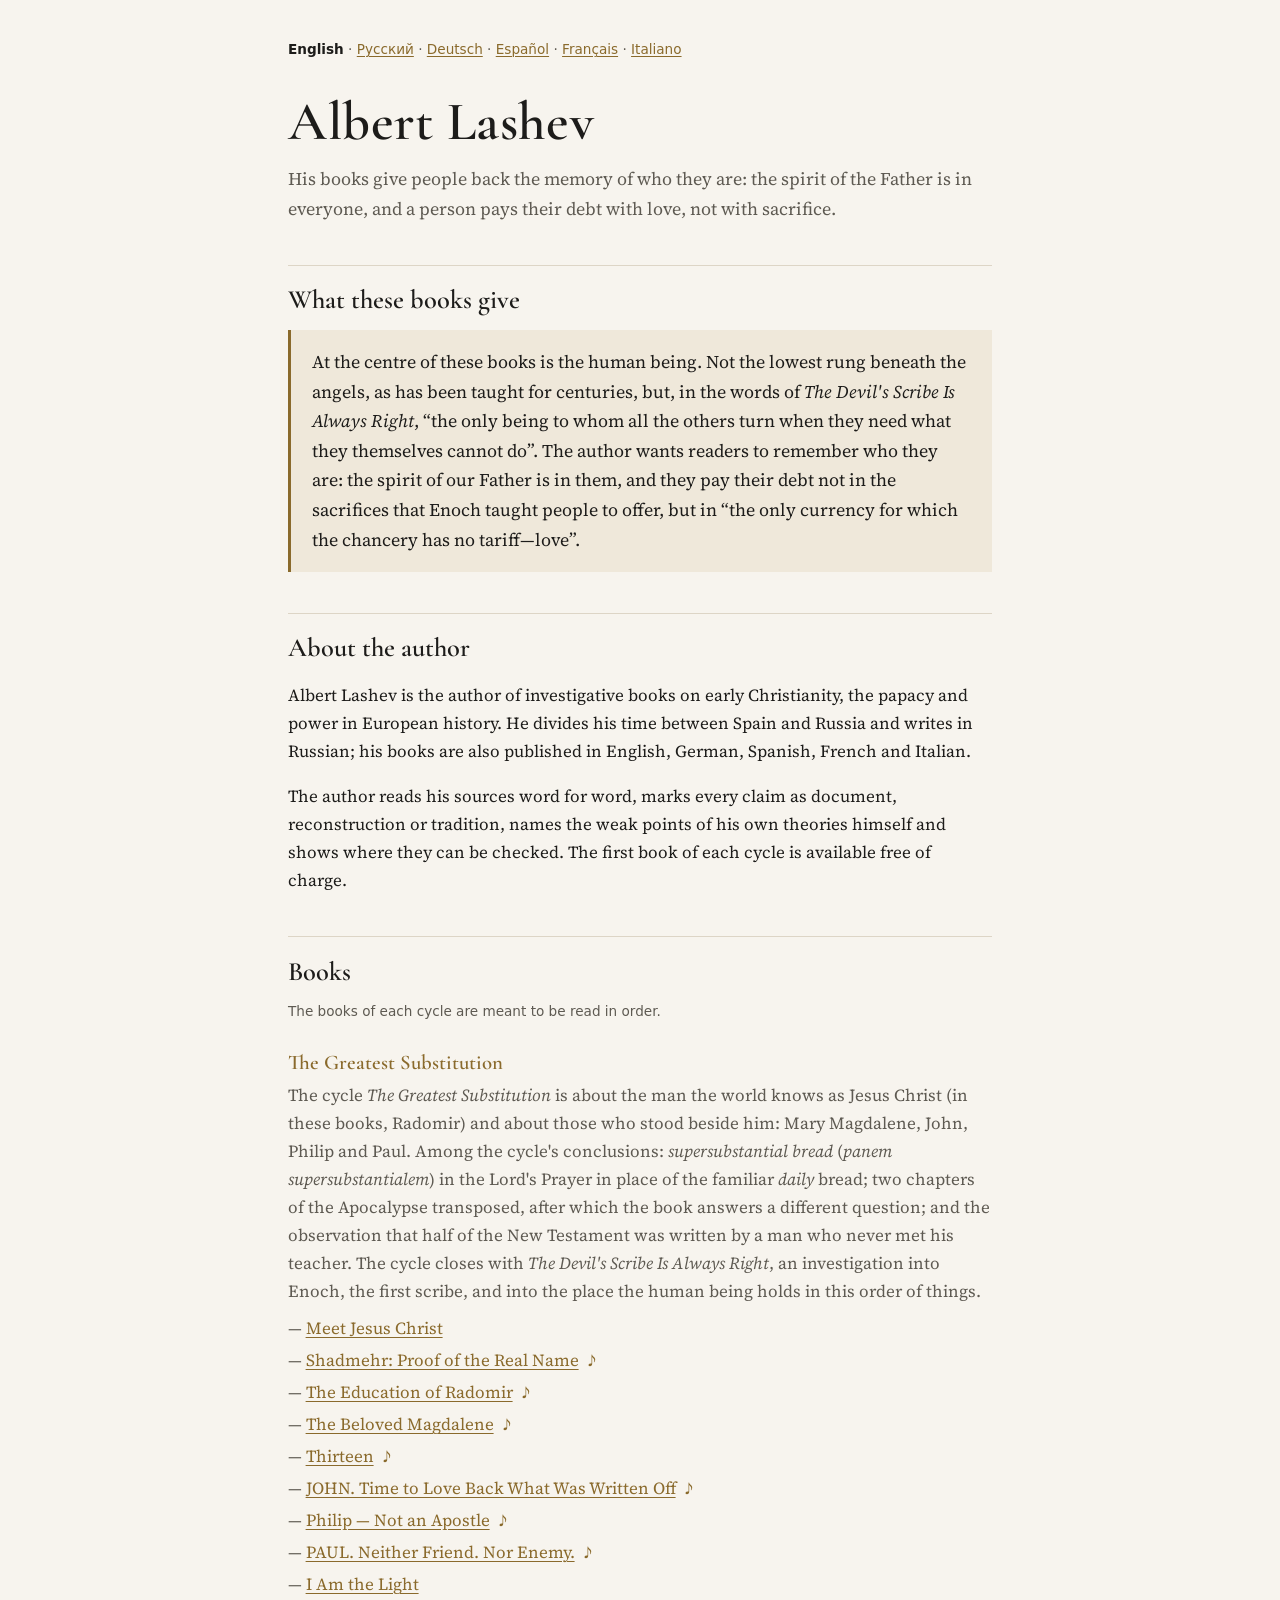
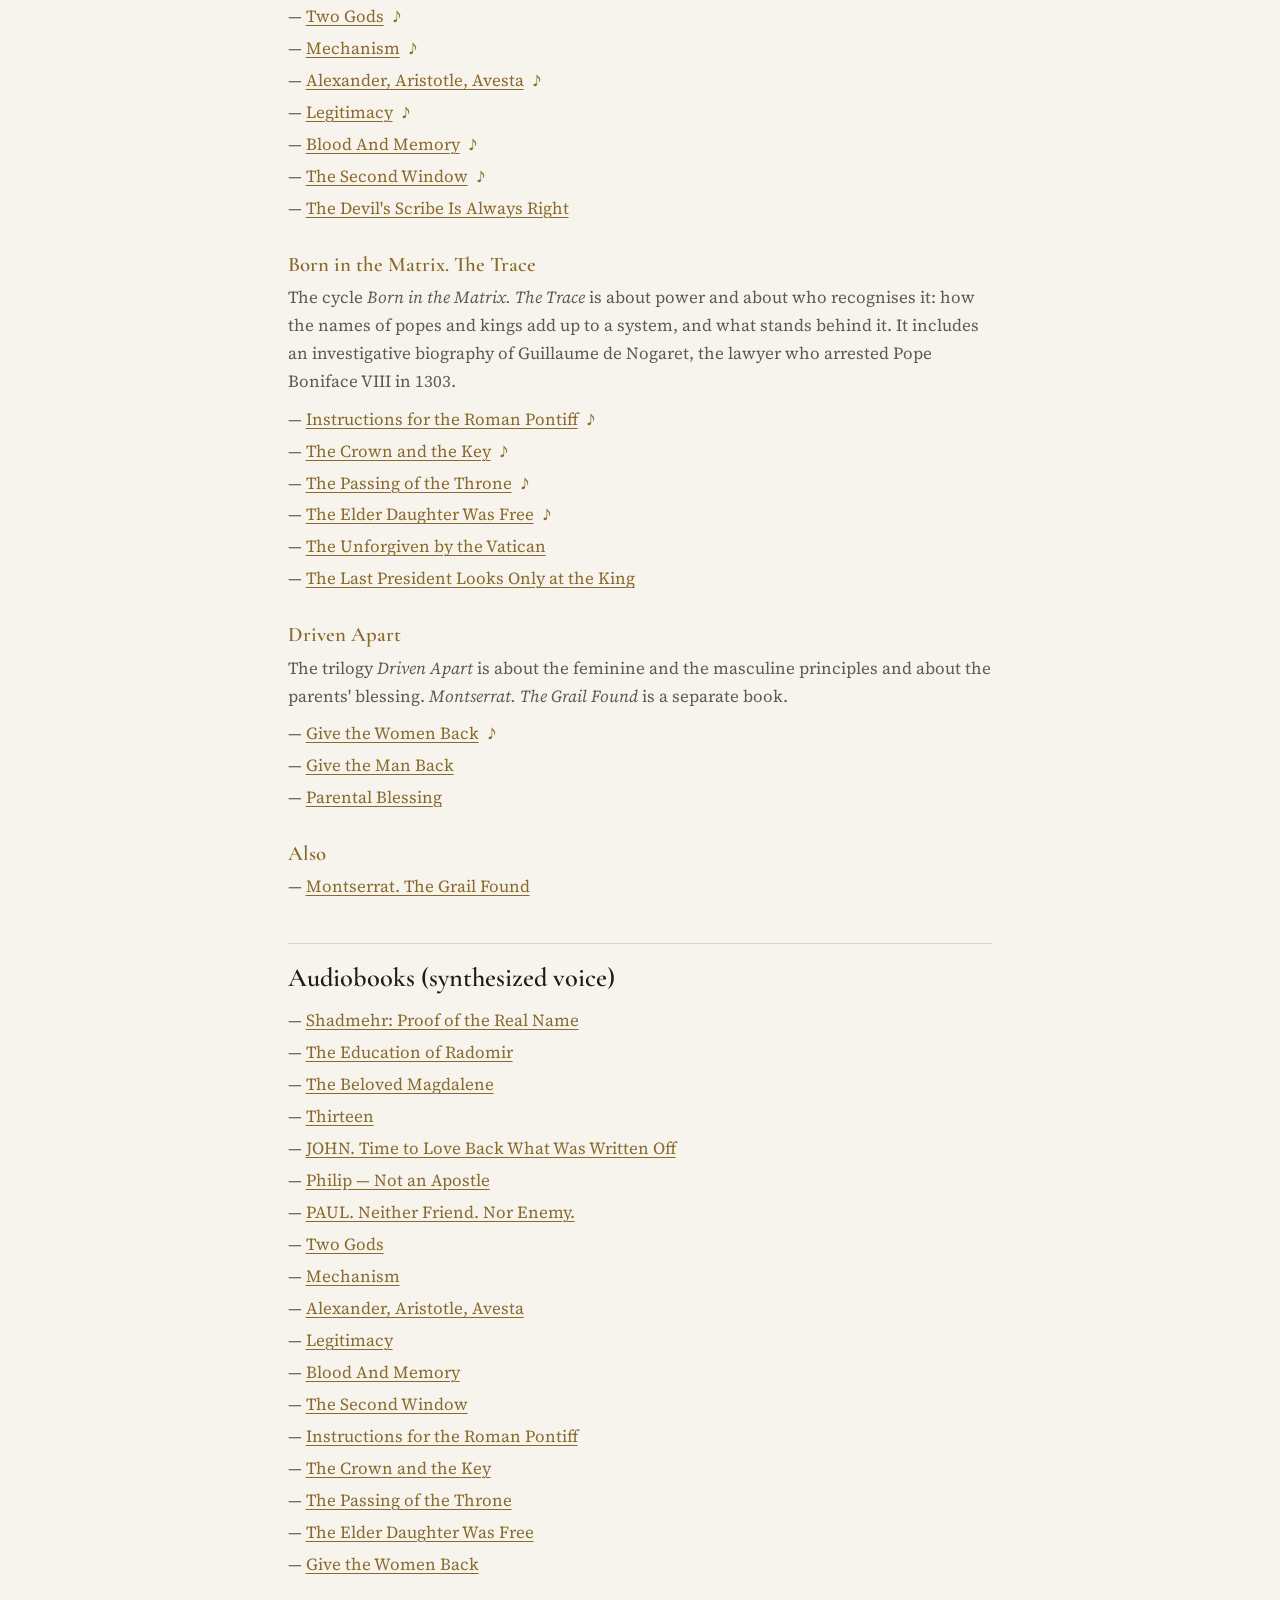
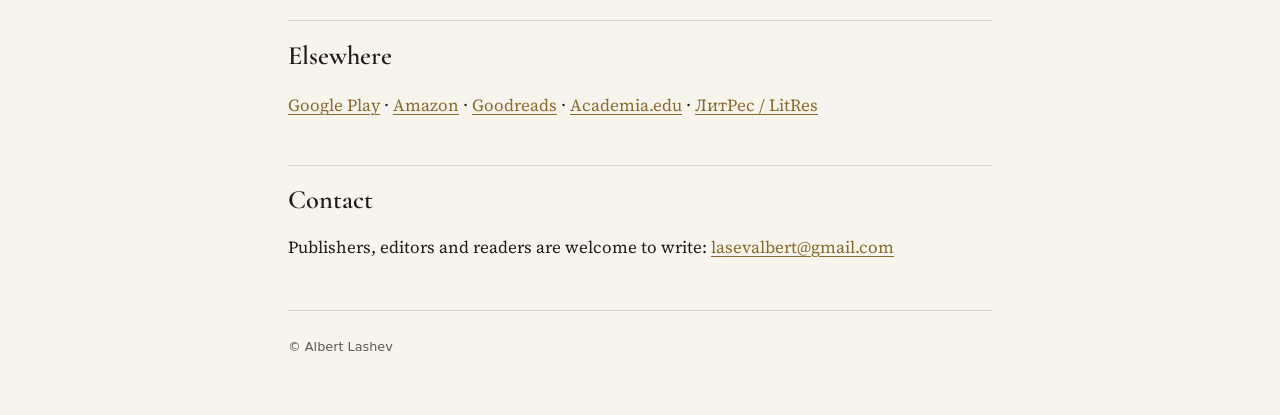
==== docs/index.html @ 79003fb3 "Site: canonical and hreflang links, sitemap Absolute hreflang/canonical URLs for the six language pa" ====
<!doctype html><html lang="en"><head><meta charset="utf-8"><meta name="viewport" content="width=device-width,initial-scale=1">
<title>Albert Lashev</title><meta name="description" content="Albert Lashev is the author of investigative books on early Christianity, the papacy and power in European history. His books give people back the memory of who they are: the spirit of the Father is in everyone, and a person pays their debt with love, not with sacrifice. He divides his time between Spain and Russia and writes in Russian; his books are also published in English, German, Spanish, French and Italian. Every claim in them is marked as document, reconstruction or tradition."><link rel="alternate" hreflang="en" href="https://gottlieb-1.github.io/Gottlieb-1/"><link rel="alternate" hreflang="ru" href="https://gottlieb-1.github.io/Gottlieb-1/ru/"><link rel="alternate" hreflang="de" href="https://gottlieb-1.github.io/Gottlieb-1/de/"><link rel="alternate" hreflang="es" href="https://gottlieb-1.github.io/Gottlieb-1/es/"><link rel="alternate" hreflang="fr" href="https://gottlieb-1.github.io/Gottlieb-1/fr/"><link rel="alternate" hreflang="it" href="https://gottlieb-1.github.io/Gottlieb-1/it/"><link rel="alternate" hreflang="x-default" href="https://gottlieb-1.github.io/Gottlieb-1/"><link rel="canonical" href="https://gottlieb-1.github.io/Gottlieb-1/">
<link rel="preconnect" href="https://fonts.googleapis.com"><link href="https://fonts.googleapis.com/css2?family=Cormorant+Garamond:wght@500;600&family=Source+Serif+4:opsz,wght@8..60,400;8..60,600&display=swap" rel="stylesheet">
<link rel="stylesheet" href="./style.css">
<script type="application/ld+json">{"@context": "https://schema.org", "@type": "Person", "name": "Albert Lashev", "alternateName": ["Альберт Лашёв", "Альберт Лашев", "Albert Lachev"], "description": "Albert Lashev is the author of investigative books on early Christianity, the papacy and power in European history. His books give people back the memory of who they are: the spirit of the Father is in everyone, and a person pays their debt with love, not with sacrifice. He divides his time between Spain and Russia and writes in Russian; his books are also published in English, German, Spanish, French and Italian. Every claim in them is marked as document, reconstruction or tradition.", "url": "https://gottlieb-1.github.io/Gottlieb-1/", "jobTitle": "Author", "knowsLanguage": ["ru"], "sameAs": ["https://play.google.com/store/books/author?id=Albert+Lashev", "https://www.amazon.com/stores/Albert-Lashev/author/B0H4CRBH9K", "https://www.goodreads.com/author/show/70318898.Albert_Lashev", "https://independent.academia.edu/AlbertLashev", "https://www.litres.ru/author/albert-lashev/", "https://play.google.com/store/books/author?id=Альберт+Лашёв"]}</script></head>
<body><header><nav class="langs"><b>English</b> · <a href="./ru/" hreflang="ru">Русский</a> · <a href="./de/" hreflang="de">Deutsch</a> · <a href="./es/" hreflang="es">Español</a> · <a href="./fr/" hreflang="fr">Français</a> · <a href="./it/" hreflang="it">Italiano</a></nav><h1>Albert Lashev</h1><p class="tag">His books give people back the memory of who they are: the spirit of the Father is in everyone, and a person pays their debt with love, not with sacrifice.</p></header>
<main>
<section><h2>What these books give</h2><blockquote>At the centre of these books is the human being. Not the lowest rung beneath the angels, as has been taught for centuries, but, in the words of <em>The Devil's Scribe Is Always Right</em>, “the only being to whom all the others turn when they need what they themselves cannot do”. The author wants readers to remember who they are: the spirit of our Father is in them, and they pay their debt not in the sacrifices that Enoch taught people to offer, but in “the only currency for which the chancery has no tariff—love”.</blockquote></section>
<section><h2>About the author</h2><p>Albert Lashev is the author of investigative books on early Christianity, the papacy and power in European history. He divides his time between Spain and Russia and writes in Russian; his books are also published in English, German, Spanish, French and Italian.</p><p>The author reads his sources word for word, marks every claim as document, reconstruction or tradition, names the weak points of his own theories himself and shows where they can be checked. The first book of each cycle is available free of charge.</p></section>
<section><h2>Books</h2><p class="note">The books of each cycle are meant to be read in order.</p><section class="cycle"><h3>The Greatest Substitution</h3><p class="lead">The cycle <em>The Greatest Substitution</em> is about the man the world knows as Jesus Christ (in these books, Radomir) and about those who stood beside him: Mary Magdalene, John, Philip and Paul. Among the cycle's conclusions: <em>supersubstantial bread</em> (<em>panem supersubstantialem</em>) in the Lord's Prayer in place of the familiar <em>daily</em> bread; two chapters of the Apocalypse transposed, after which the book answers a different question; and the observation that half of the New Testament was written by a man who never met his teacher. The cycle closes with <em>The Devil's Scribe Is Always Right</em>, an investigation into Enoch, the first scribe, and into the place the human being holds in this order of things.</p><ul class="books"><li><a href="https://play.google.com/store/books/details?id=B33jEQAAQBAJ">Meet Jesus Christ</a></li><li><a href="https://play.google.com/store/books/details?id=Vtv2EQAAQBAJ">Shadmehr: Proof of the Real Name</a> <a class="aud" href="https://play.google.com/store/audiobooks/details?id=AQAAAEAGtQL1FM" title="audio">♪</a></li><li><a href="https://play.google.com/store/books/details?id=sMX0EQAAQBAJ">The Education of Radomir</a> <a class="aud" href="https://play.google.com/store/audiobooks/details?id=AQAAAEAGNVt1TM" title="audio">♪</a></li><li><a href="https://play.google.com/store/books/details?id=xsj0EQAAQBAJ">The Beloved Magdalene</a> <a class="aud" href="https://play.google.com/store/audiobooks/details?id=AQAAAEAGdWY1cM" title="audio">♪</a></li><li><a href="https://play.google.com/store/books/details?id=llcAEgAAQBAJ">Thirteen</a> <a class="aud" href="https://play.google.com/store/audiobooks/details?id=AQAAAEAGtRL1BM" title="audio">♪</a></li><li><a href="https://play.google.com/store/books/details?id=oVUAEgAAQBAJ">JOHN. Time to Love Back What Was Written Off</a> <a class="aud" href="https://play.google.com/store/audiobooks/details?id=AQAAAEAGdQ41GM" title="audio">♪</a></li><li><a href="https://play.google.com/store/books/details?id=zcP0EQAAQBAJ">Philip — Not an Apostle</a> <a class="aud" href="https://play.google.com/store/audiobooks/details?id=AQAAAEAGtUf1UM" title="audio">♪</a></li><li><a href="https://play.google.com/store/books/details?id=lpYHEgAAQBAJ">PAUL. Neither Friend. Nor Enemy.</a> <a class="aud" href="https://play.google.com/store/audiobooks/details?id=AQAAAEAGZU4lWM" title="audio">♪</a></li><li><a href="https://play.google.com/store/books/details?id=hJ_kEQAAQBAJ">I Am the Light</a></li><li><a href="https://play.google.com/store/books/details?id=aVgAEgAAQBAJ">Two Gods</a> <a class="aud" href="https://play.google.com/store/audiobooks/details?id=AQAAAEAGNXp1bM" title="audio">♪</a></li><li><a href="https://play.google.com/store/books/details?id=-lcAEgAAQBAJ">Mechanism</a> <a class="aud" href="https://play.google.com/store/audiobooks/details?id=AQAAAEAGNRt1DM" title="audio">♪</a></li><li><a href="https://play.google.com/store/books/details?id=EdXiEQAAQBAJ">Alexander, Aristotle, Avesta</a> <a class="aud" href="https://play.google.com/store/audiobooks/details?id=AQAAAEAG5WmlfM" title="audio">♪</a></li><li><a href="https://play.google.com/store/books/details?id=Vcr0EQAAQBAJ">Legitimacy</a> <a class="aud" href="https://play.google.com/store/audiobooks/details?id=AQAAAEAGtXz1aM" title="audio">♪</a></li><li><a href="https://play.google.com/store/books/details?id=JVgAEgAAQBAJ">Blood And Memory</a> <a class="aud" href="https://play.google.com/store/audiobooks/details?id=AQAAAEAGtVL1RM" title="audio">♪</a></li><li><a href="https://play.google.com/store/books/details?id=1ob3EQAAQBAJ">The Second Window</a> <a class="aud" href="https://play.google.com/store/audiobooks/details?id=AQAAAEAGtWL1dM" title="audio">♪</a></li><li><a href="https://play.google.com/store/books/details?id=cZEcEgAAQBAJ">The Devil's Scribe Is Always Right</a></li></ul></section><section class="cycle"><h3>Born in the Matrix. The Trace</h3><p class="lead">The cycle <em>Born in the Matrix. The Trace</em> is about power and about who recognises it: how the names of popes and kings add up to a system, and what stands behind it. It includes an investigative biography of Guillaume de Nogaret, the lawyer who arrested Pope Boniface VIII in 1303.</p><ul class="books"><li><a href="https://play.google.com/store/books/details?id=CuHsEQAAQBAJ">Instructions for the Roman Pontiff</a> <a class="aud" href="https://play.google.com/store/audiobooks/details?id=AQAAAEAGNXt1bM" title="audio">♪</a></li><li><a href="https://play.google.com/store/books/details?id=-5jvEQAAQBAJ">The Crown and the Key</a> <a class="aud" href="https://play.google.com/store/audiobooks/details?id=AQAAAEAGNWZ1cM" title="audio">♪</a></li><li><a href="https://play.google.com/store/books/details?id=KjH2EQAAQBAJ">The Passing of the Throne</a> <a class="aud" href="https://play.google.com/store/audiobooks/details?id=AQAAAEAGdU41WM" title="audio">♪</a></li><li><a href="https://play.google.com/store/books/details?id=kzT2EQAAQBAJ">The Elder Daughter Was Free</a> <a class="aud" href="https://play.google.com/store/audiobooks/details?id=AQAAAEAGNSZ1MM" title="audio">♪</a></li><li><a href="https://play.google.com/store/books/details?id=AlcAEgAAQBAJ">The Unforgiven by the Vatican</a></li><li><a href="https://play.google.com/store/books/details?id=nwL9EQAAQBAJ">The Last President Looks Only at the King</a></li></ul></section><section class="cycle"><h3>Driven Apart</h3><p class="lead">The trilogy <em>Driven Apart</em> is about the feminine and the masculine principles and about the parents' blessing. <em>Montserrat. The Grail Found</em> is a separate book.</p><ul class="books"><li><a href="https://play.google.com/store/books/details?id=abjiEQAAQBAJ">Give the Women Back</a> <a class="aud" href="https://play.google.com/store/audiobooks/details?id=AQAAAEAGdUY1UM" title="audio">♪</a></li><li><a href="https://play.google.com/store/books/details?id=r4gMEgAAQBAJ">Give the Man Back</a></li><li><a href="https://play.google.com/store/books/details?id=PeYMEgAAQBAJ">Parental Blessing</a></li></ul></section><section class="cycle"><h3>Also</h3><ul class="books"><li><a href="https://play.google.com/store/books/details?id=Ij_hEQAAQBAJ">Montserrat. The Grail Found</a></li></ul></section></section>
<h2>Audiobooks (synthesized voice)</h2><ul class="audio"><li><a href="https://play.google.com/store/audiobooks/details?id=AQAAAEAGtQL1FM">Shadmehr: Proof of the Real Name</a></li><li><a href="https://play.google.com/store/audiobooks/details?id=AQAAAEAGNVt1TM">The Education of Radomir</a></li><li><a href="https://play.google.com/store/audiobooks/details?id=AQAAAEAGdWY1cM">The Beloved Magdalene</a></li><li><a href="https://play.google.com/store/audiobooks/details?id=AQAAAEAGtRL1BM">Thirteen</a></li><li><a href="https://play.google.com/store/audiobooks/details?id=AQAAAEAGdQ41GM">JOHN. Time to Love Back What Was Written Off</a></li><li><a href="https://play.google.com/store/audiobooks/details?id=AQAAAEAGtUf1UM">Philip — Not an Apostle</a></li><li><a href="https://play.google.com/store/audiobooks/details?id=AQAAAEAGZU4lWM">PAUL. Neither Friend. Nor Enemy.</a></li><li><a href="https://play.google.com/store/audiobooks/details?id=AQAAAEAGNXp1bM">Two Gods</a></li><li><a href="https://play.google.com/store/audiobooks/details?id=AQAAAEAGNRt1DM">Mechanism</a></li><li><a href="https://play.google.com/store/audiobooks/details?id=AQAAAEAG5WmlfM">Alexander, Aristotle, Avesta</a></li><li><a href="https://play.google.com/store/audiobooks/details?id=AQAAAEAGtXz1aM">Legitimacy</a></li><li><a href="https://play.google.com/store/audiobooks/details?id=AQAAAEAGtVL1RM">Blood And Memory</a></li><li><a href="https://play.google.com/store/audiobooks/details?id=AQAAAEAGtWL1dM">The Second Window</a></li><li><a href="https://play.google.com/store/audiobooks/details?id=AQAAAEAGNXt1bM">Instructions for the Roman Pontiff</a></li><li><a href="https://play.google.com/store/audiobooks/details?id=AQAAAEAGNWZ1cM">The Crown and the Key</a></li><li><a href="https://play.google.com/store/audiobooks/details?id=AQAAAEAGdU41WM">The Passing of the Throne</a></li><li><a href="https://play.google.com/store/audiobooks/details?id=AQAAAEAGNSZ1MM">The Elder Daughter Was Free</a></li><li><a href="https://play.google.com/store/audiobooks/details?id=AQAAAEAGdUY1UM">Give the Women Back</a></li></ul>
<section><h2>Elsewhere</h2><p class="links"><a href="https://play.google.com/store/books/author?id=Albert+Lashev">Google Play</a> · <a href="https://www.amazon.com/stores/Albert-Lashev/author/B0H4CRBH9K">Amazon</a> · <a href="https://www.goodreads.com/author/show/70318898.Albert_Lashev">Goodreads</a> · <a href="https://independent.academia.edu/AlbertLashev">Academia.edu</a> · <a href="https://www.litres.ru/author/albert-lashev/">ЛитРес / LitRes</a></p></section>
<section><h2>Contact</h2><p>Publishers, editors and readers are welcome to write: <a href="mailto:lasevalbert@gmail.com">lasevalbert@gmail.com</a></p></section>
</main><footer><p>© Albert Lashev</p></footer></body></html>
---- docs/style.css ----
:root{--bg:#f7f4ee;--ink:#1d1c1a;--muted:#5e5a52;--rule:#ddd5c6;--accent:#8a6a2c;--quote:#efe8da;color-scheme:light dark}
@media (prefers-color-scheme:dark){:root{--bg:#0f1420;--ink:#ebe6dc;--muted:#a9a397;--rule:#2a3244;--accent:#d2ad62;--quote:#161d2d}}
*{box-sizing:border-box}
html{background:var(--bg)}
body{margin:0 auto;max-width:46rem;padding:2.5rem 1rem 3rem;color:var(--ink);background:var(--bg);font:400 1.06rem/1.65 "Source Serif 4",Georgia,serif;-webkit-font-smoothing:antialiased}
a{color:var(--accent);text-decoration-thickness:1px;text-underline-offset:.18em}
a:hover{text-decoration-thickness:2px}
.langs{font:.85rem/1.4 system-ui,sans-serif;color:var(--muted);margin-bottom:2.2rem}
.langs b{color:var(--ink);font-weight:600}
h1{font:600 clamp(2.4rem,7vw,3.4rem)/1.05 "Cormorant Garamond",Georgia,serif;letter-spacing:.01em;margin:0 0 .8rem}
h2{font:600 1.65rem/1.2 "Cormorant Garamond",Georgia,serif;margin:2.6rem 0 .8rem;padding-top:1.2rem;border-top:1px solid var(--rule)}
h3{font:600 1.3rem/1.25 "Cormorant Garamond",Georgia,serif;margin:1.8rem 0 .4rem;color:var(--accent)}
.tag{font-size:1.12rem;color:var(--muted);margin:0}
blockquote{margin:0;padding:1.1rem 1.3rem;background:var(--quote);border-left:3px solid var(--accent);font-size:1.12rem}
.lead{color:var(--muted);margin:.2rem 0 .6rem}
.note{font:.85rem/1.4 system-ui,sans-serif;color:var(--muted)}
.books,.audio{list-style:none;padding-left:0;margin:.4rem 0}
.books li,.audio li{padding-left:1.1rem;position:relative}
.books li::before,.audio li::before{content:'—';position:absolute;left:0;color:var(--muted)}
.books li,.audio li{margin:.25rem 0}
.aud{text-decoration:none;margin-left:.35rem;font-size:.9em}
.links{line-height:2}
footer{margin-top:3rem;padding-top:1rem;border-top:1px solid var(--rule);font:.8rem system-ui,sans-serif;color:var(--muted)}
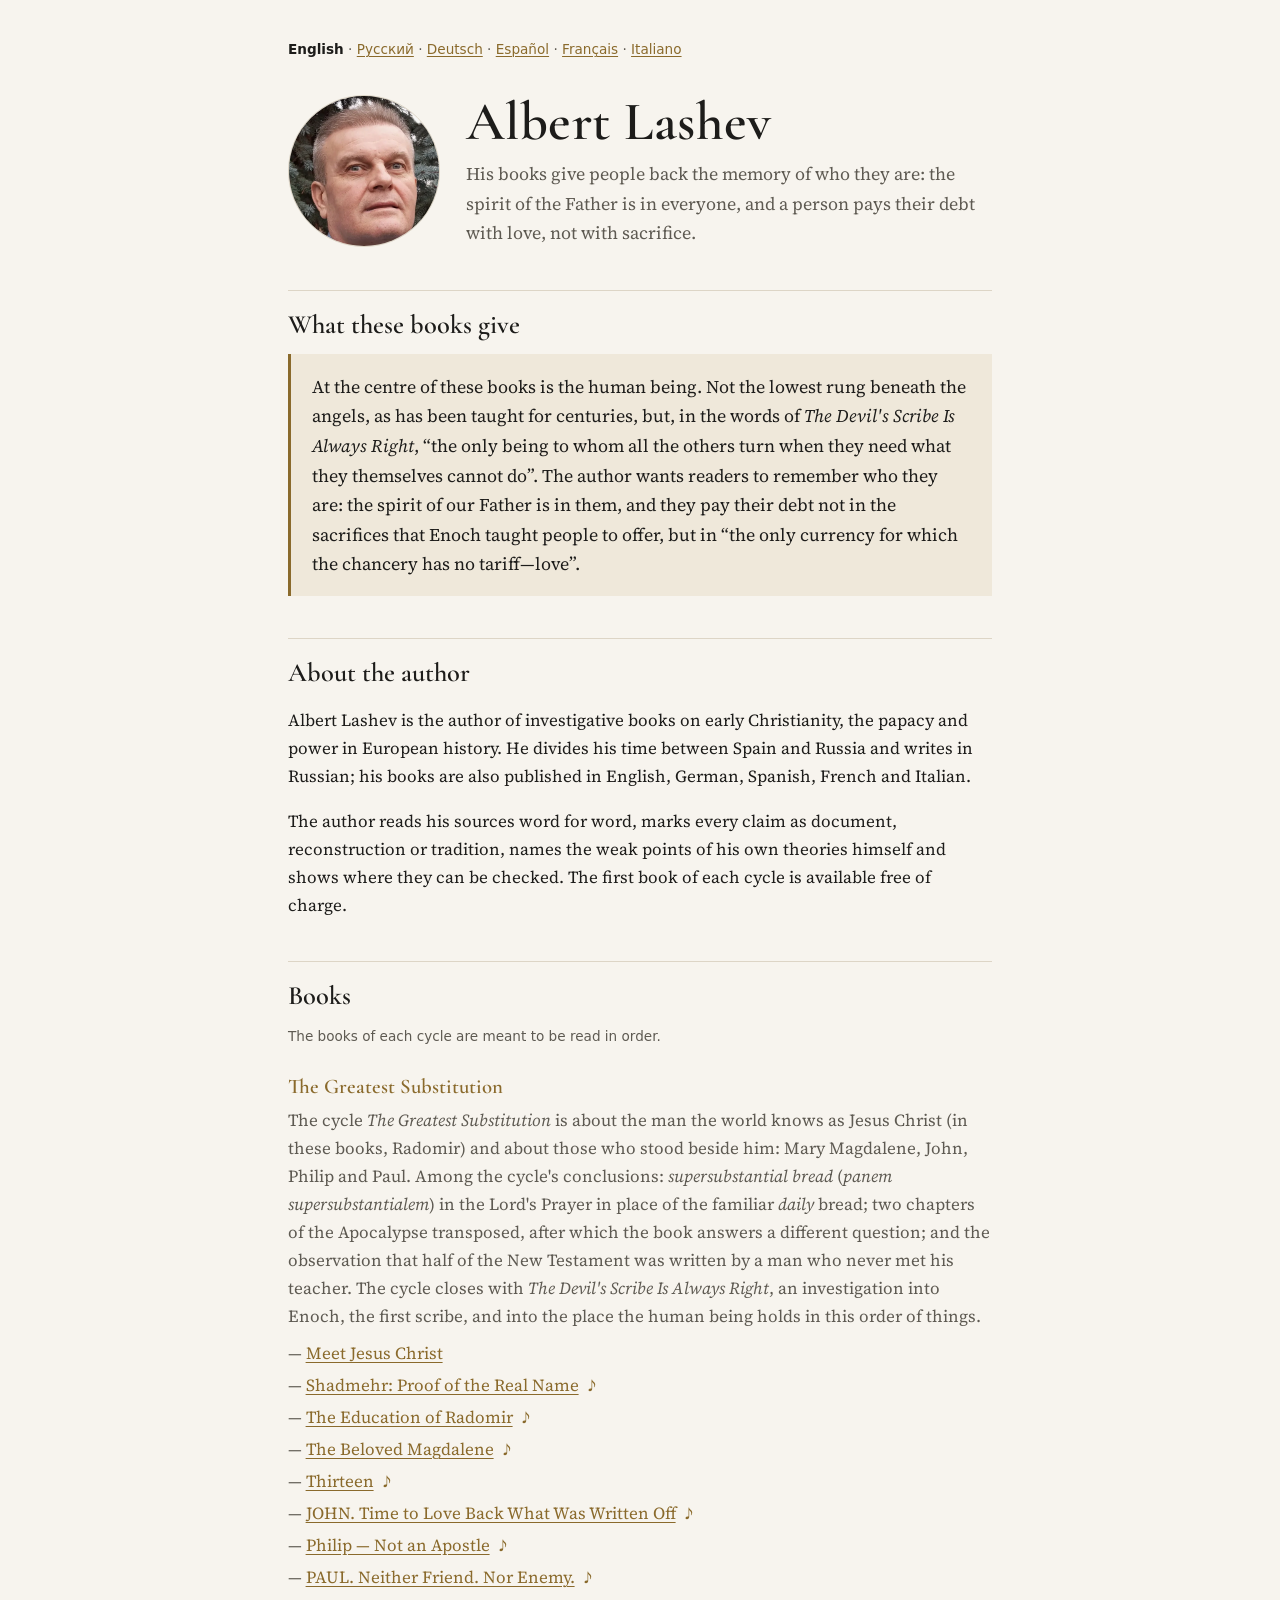
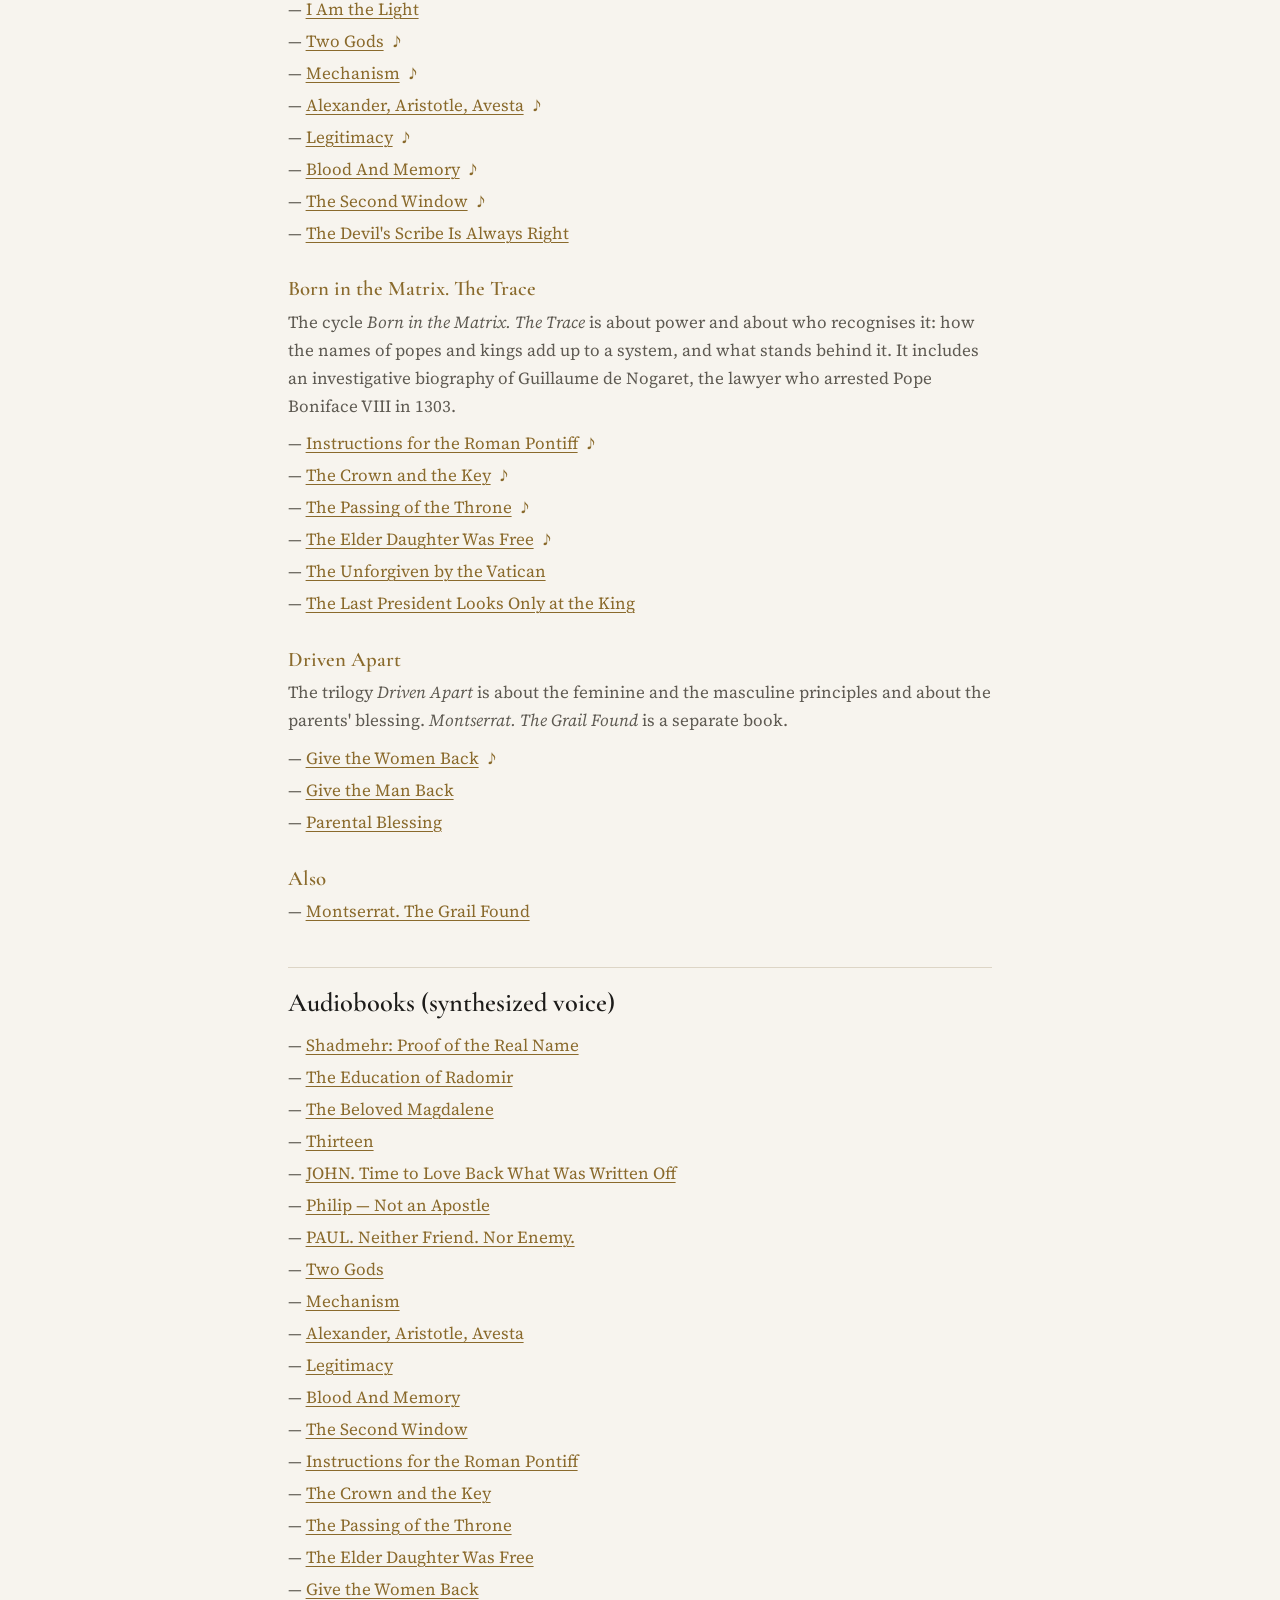
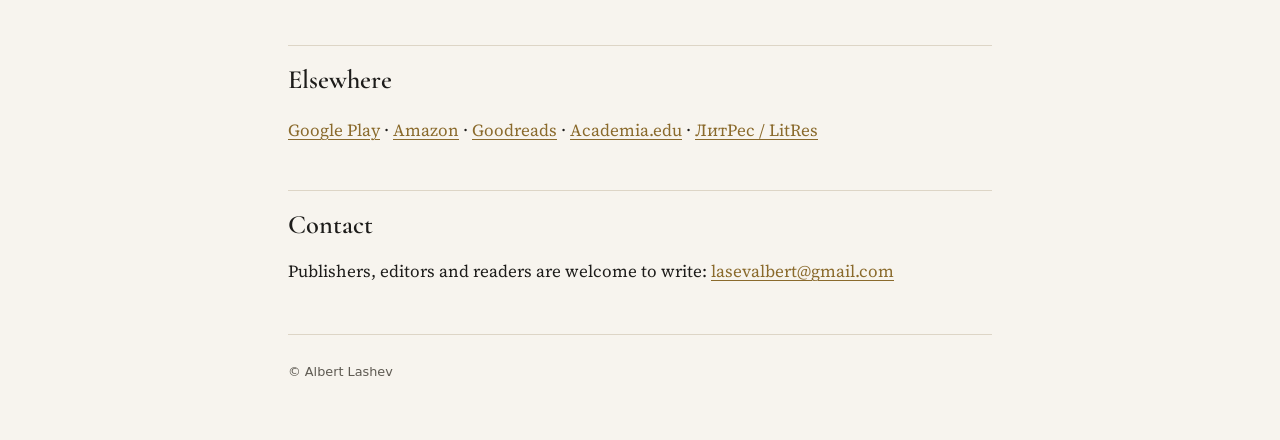
==== commit 405252bb: "Site: author photo, social preview card, image in Person data Co-Authored-By: Claude Opus 5.5 <norep" ====
--- a/docs/index.html
+++ b/docs/index.html
@@ -1,9 +1,10 @@
 <!doctype html><html lang="en"><head><meta charset="utf-8"><meta name="viewport" content="width=device-width,initial-scale=1">
 <title>Albert Lashev</title><meta name="description" content="Albert Lashev is the author of investigative books on early Christianity, the papacy and power in European history. His books give people back the memory of who they are: the spirit of the Father is in everyone, and a person pays their debt with love, not with sacrifice. He divides his time between Spain and Russia and writes in Russian; his books are also published in English, German, Spanish, French and Italian. Every claim in them is marked as document, reconstruction or tradition."><link rel="alternate" hreflang="en" href="https://gottlieb-1.github.io/Gottlieb-1/"><link rel="alternate" hreflang="ru" href="https://gottlieb-1.github.io/Gottlieb-1/ru/"><link rel="alternate" hreflang="de" href="https://gottlieb-1.github.io/Gottlieb-1/de/"><link rel="alternate" hreflang="es" href="https://gottlieb-1.github.io/Gottlieb-1/es/"><link rel="alternate" hreflang="fr" href="https://gottlieb-1.github.io/Gottlieb-1/fr/"><link rel="alternate" hreflang="it" href="https://gottlieb-1.github.io/Gottlieb-1/it/"><link rel="alternate" hreflang="x-default" href="https://gottlieb-1.github.io/Gottlieb-1/"><link rel="canonical" href="https://gottlieb-1.github.io/Gottlieb-1/">
 <link rel="preconnect" href="https://fonts.googleapis.com"><link href="https://fonts.googleapis.com/css2?family=Cormorant+Garamond:wght@500;600&family=Source+Serif+4:opsz,wght@8..60,400;8..60,600&display=swap" rel="stylesheet">
+<meta property="og:type" content="profile"><meta property="og:title" content="Albert Lashev"><meta property="og:description" content="Albert Lashev is the author of investigative books on early Christianity, the papacy and power in European history. His books give people back the memory of who they are: the spirit of the Father is in everyone, and a person pays their debt with love, not with sacrifice. He divides his time between Spain and Russia and writes in Russian; his books are also published in English, German, Spanish, French and Italian. Every claim in them is marked as document, reconstruction or tradition."><meta property="og:url" content="https://gottlieb-1.github.io/Gottlieb-1/"><meta property="og:image" content="https://gottlieb-1.github.io/Gottlieb-1/og.jpg"><meta property="og:image:width" content="1200"><meta property="og:image:height" content="630"><meta property="og:image:alt" content="Albert Lashev"><meta name="twitter:card" content="summary_large_image">
 <link rel="stylesheet" href="./style.css">
-<script type="application/ld+json">{"@context": "https://schema.org", "@type": "Person", "name": "Albert Lashev", "alternateName": ["Альберт Лашёв", "Альберт Лашев", "Albert Lachev"], "description": "Albert Lashev is the author of investigative books on early Christianity, the papacy and power in European history. His books give people back the memory of who they are: the spirit of the Father is in everyone, and a person pays their debt with love, not with sacrifice. He divides his time between Spain and Russia and writes in Russian; his books are also published in English, German, Spanish, French and Italian. Every claim in them is marked as document, reconstruction or tradition.", "url": "https://gottlieb-1.github.io/Gottlieb-1/", "jobTitle": "Author", "knowsLanguage": ["ru"], "sameAs": ["https://play.google.com/store/books/author?id=Albert+Lashev", "https://www.amazon.com/stores/Albert-Lashev/author/B0H4CRBH9K", "https://www.goodreads.com/author/show/70318898.Albert_Lashev", "https://independent.academia.edu/AlbertLashev", "https://www.litres.ru/author/albert-lashev/", "https://play.google.com/store/books/author?id=Альберт+Лашёв"]}</script></head>
-<body><header><nav class="langs"><b>English</b> · <a href="./ru/" hreflang="ru">Русский</a> · <a href="./de/" hreflang="de">Deutsch</a> · <a href="./es/" hreflang="es">Español</a> · <a href="./fr/" hreflang="fr">Français</a> · <a href="./it/" hreflang="it">Italiano</a></nav><h1>Albert Lashev</h1><p class="tag">His books give people back the memory of who they are: the spirit of the Father is in everyone, and a person pays their debt with love, not with sacrifice.</p></header>
+<script type="application/ld+json">{"@context": "https://schema.org", "@type": "Person", "name": "Albert Lashev", "alternateName": ["Альберт Лашёв", "Альберт Лашев", "Albert Lachev"], "description": "Albert Lashev is the author of investigative books on early Christianity, the papacy and power in European history. His books give people back the memory of who they are: the spirit of the Father is in everyone, and a person pays their debt with love, not with sacrifice. He divides his time between Spain and Russia and writes in Russian; his books are also published in English, German, Spanish, French and Italian. Every claim in them is marked as document, reconstruction or tradition.", "url": "https://gottlieb-1.github.io/Gottlieb-1/", "image": "https://gottlieb-1.github.io/Gottlieb-1/author.jpg", "jobTitle": "Author", "knowsLanguage": ["ru"], "sameAs": ["https://play.google.com/store/books/author?id=Albert+Lashev", "https://www.amazon.com/stores/Albert-Lashev/author/B0H4CRBH9K", "https://www.goodreads.com/author/show/70318898.Albert_Lashev", "https://independent.academia.edu/AlbertLashev", "https://www.litres.ru/author/albert-lashev/", "https://play.google.com/store/books/author?id=Альберт+Лашёв"]}</script></head>
+<body><header><nav class="langs"><b>English</b> · <a href="./ru/" hreflang="ru">Русский</a> · <a href="./de/" hreflang="de">Deutsch</a> · <a href="./es/" hreflang="es">Español</a> · <a href="./fr/" hreflang="fr">Français</a> · <a href="./it/" hreflang="it">Italiano</a></nav><div class="hero"><picture><source srcset="./author.webp" type="image/webp"><img class="portrait" src="./author.jpg" width="480" height="480" alt="Albert Lashev"></picture><div><h1>Albert Lashev</h1><p class="tag">His books give people back the memory of who they are: the spirit of the Father is in everyone, and a person pays their debt with love, not with sacrifice.</p></div></div></header>
 <main>
 <section><h2>What these books give</h2><blockquote>At the centre of these books is the human being. Not the lowest rung beneath the angels, as has been taught for centuries, but, in the words of <em>The Devil's Scribe Is Always Right</em>, “the only being to whom all the others turn when they need what they themselves cannot do”. The author wants readers to remember who they are: the spirit of our Father is in them, and they pay their debt not in the sacrifices that Enoch taught people to offer, but in “the only currency for which the chancery has no tariff—love”.</blockquote></section>
 <section><h2>About the author</h2><p>Albert Lashev is the author of investigative books on early Christianity, the papacy and power in European history. He divides his time between Spain and Russia and writes in Russian; his books are also published in English, German, Spanish, French and Italian.</p><p>The author reads his sources word for word, marks every claim as document, reconstruction or tradition, names the weak points of his own theories himself and shows where they can be checked. The first book of each cycle is available free of charge.</p></section>
--- a/docs/style.css
+++ b/docs/style.css
@@ -21,3 +21,7 @@
 .aud{text-decoration:none;margin-left:.35rem;font-size:.9em}
 .links{line-height:2}
 footer{margin-top:3rem;padding-top:1rem;border-top:1px solid var(--rule);font:.8rem system-ui,sans-serif;color:var(--muted)}
+.hero{display:flex;gap:1.6rem;align-items:center}
+.portrait{display:block;width:9.5rem;height:9.5rem;border-radius:50%;object-fit:cover;flex:none;border:1px solid var(--rule)}
+.hero h1{margin-bottom:.5rem}
+@media (max-width:560px){.hero{flex-direction:column;align-items:flex-start;gap:1.1rem}.portrait{width:7.5rem;height:7.5rem}}
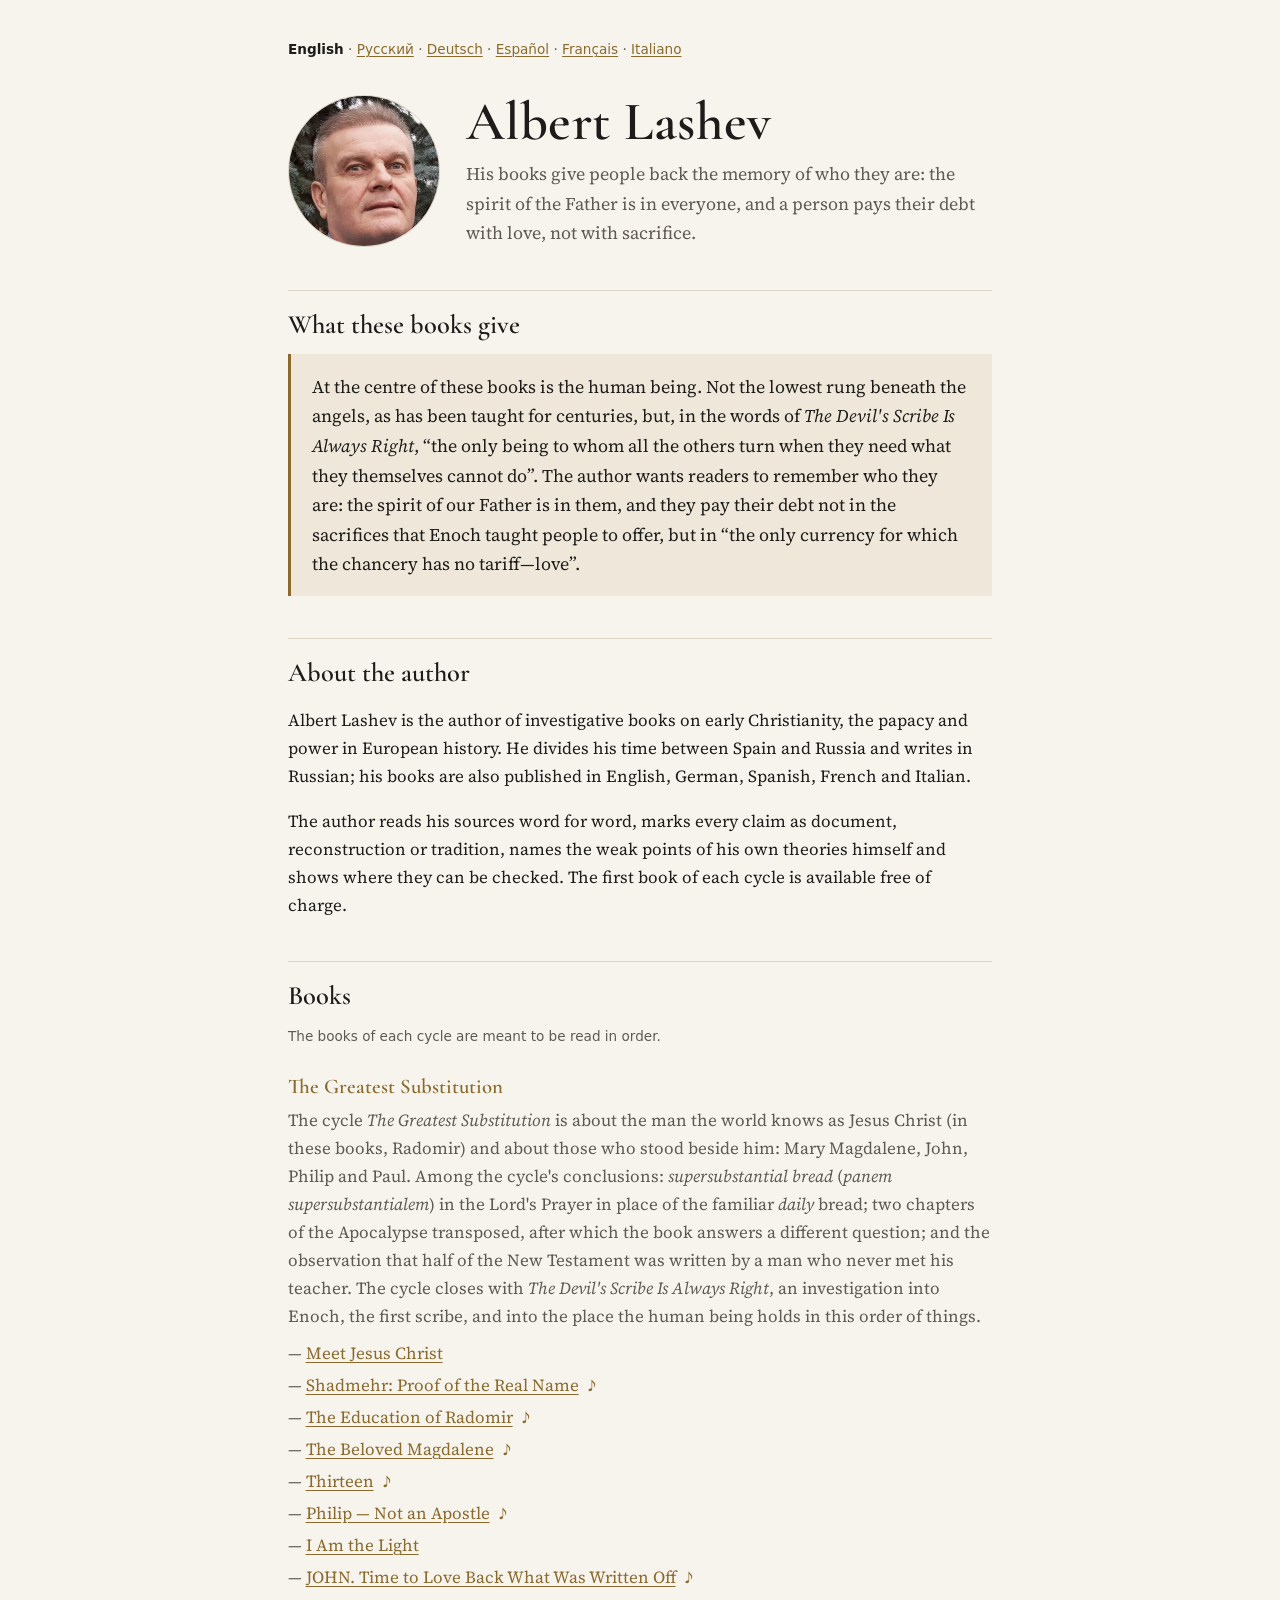
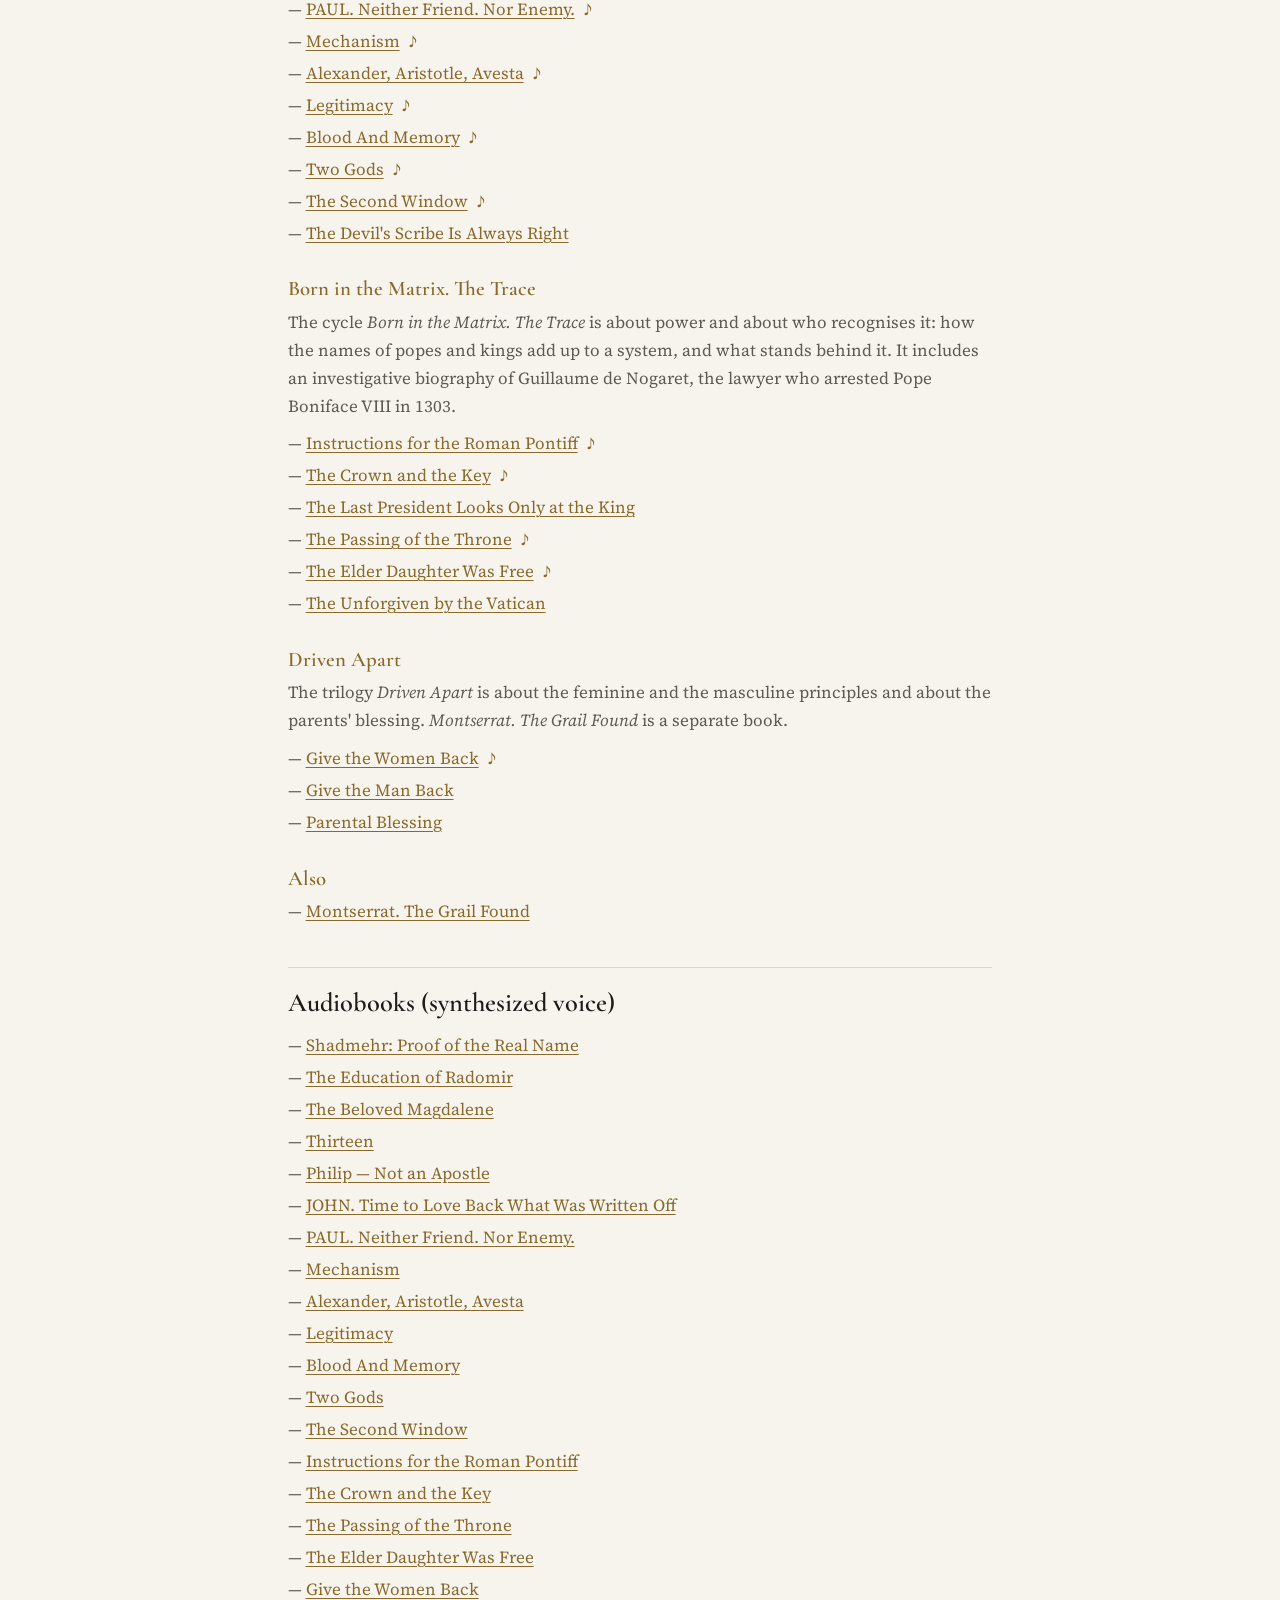
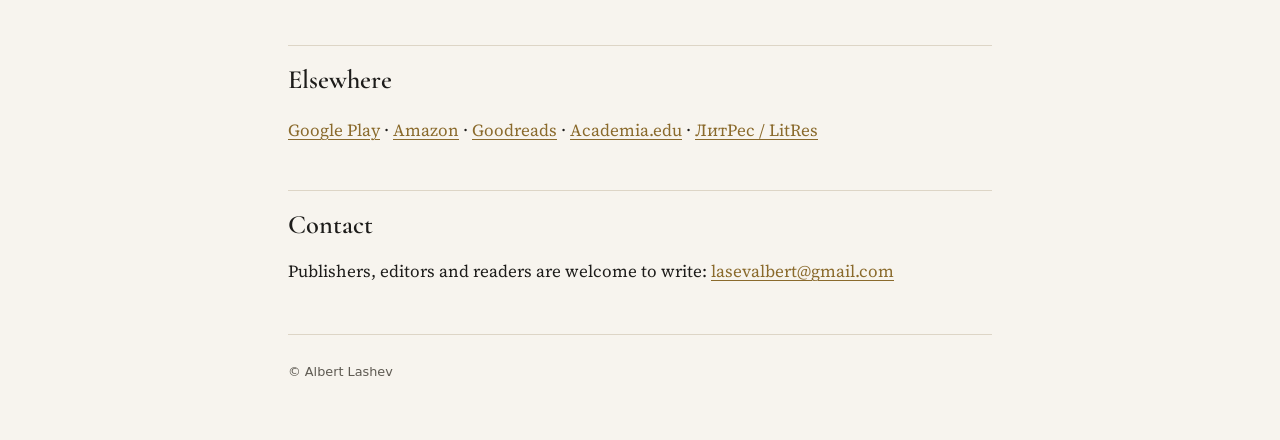
==== commit 5724b6f7: "Site: book order in cycles as confirmed by the author Co-Authored-By: Claude Opus 5.5 <noreply@anthr" ====
--- a/docs/index.html
+++ b/docs/index.html
@@ -8,8 +8,8 @@
 <main>
 <section><h2>What these books give</h2><blockquote>At the centre of these books is the human being. Not the lowest rung beneath the angels, as has been taught for centuries, but, in the words of <em>The Devil's Scribe Is Always Right</em>, “the only being to whom all the others turn when they need what they themselves cannot do”. The author wants readers to remember who they are: the spirit of our Father is in them, and they pay their debt not in the sacrifices that Enoch taught people to offer, but in “the only currency for which the chancery has no tariff—love”.</blockquote></section>
 <section><h2>About the author</h2><p>Albert Lashev is the author of investigative books on early Christianity, the papacy and power in European history. He divides his time between Spain and Russia and writes in Russian; his books are also published in English, German, Spanish, French and Italian.</p><p>The author reads his sources word for word, marks every claim as document, reconstruction or tradition, names the weak points of his own theories himself and shows where they can be checked. The first book of each cycle is available free of charge.</p></section>
-<section><h2>Books</h2><p class="note">The books of each cycle are meant to be read in order.</p><section class="cycle"><h3>The Greatest Substitution</h3><p class="lead">The cycle <em>The Greatest Substitution</em> is about the man the world knows as Jesus Christ (in these books, Radomir) and about those who stood beside him: Mary Magdalene, John, Philip and Paul. Among the cycle's conclusions: <em>supersubstantial bread</em> (<em>panem supersubstantialem</em>) in the Lord's Prayer in place of the familiar <em>daily</em> bread; two chapters of the Apocalypse transposed, after which the book answers a different question; and the observation that half of the New Testament was written by a man who never met his teacher. The cycle closes with <em>The Devil's Scribe Is Always Right</em>, an investigation into Enoch, the first scribe, and into the place the human being holds in this order of things.</p><ul class="books"><li><a href="https://play.google.com/store/books/details?id=B33jEQAAQBAJ">Meet Jesus Christ</a></li><li><a href="https://play.google.com/store/books/details?id=Vtv2EQAAQBAJ">Shadmehr: Proof of the Real Name</a> <a class="aud" href="https://play.google.com/store/audiobooks/details?id=AQAAAEAGtQL1FM" title="audio">♪</a></li><li><a href="https://play.google.com/store/books/details?id=sMX0EQAAQBAJ">The Education of Radomir</a> <a class="aud" href="https://play.google.com/store/audiobooks/details?id=AQAAAEAGNVt1TM" title="audio">♪</a></li><li><a href="https://play.google.com/store/books/details?id=xsj0EQAAQBAJ">The Beloved Magdalene</a> <a class="aud" href="https://play.google.com/store/audiobooks/details?id=AQAAAEAGdWY1cM" title="audio">♪</a></li><li><a href="https://play.google.com/store/books/details?id=llcAEgAAQBAJ">Thirteen</a> <a class="aud" href="https://play.google.com/store/audiobooks/details?id=AQAAAEAGtRL1BM" title="audio">♪</a></li><li><a href="https://play.google.com/store/books/details?id=oVUAEgAAQBAJ">JOHN. Time to Love Back What Was Written Off</a> <a class="aud" href="https://play.google.com/store/audiobooks/details?id=AQAAAEAGdQ41GM" title="audio">♪</a></li><li><a href="https://play.google.com/store/books/details?id=zcP0EQAAQBAJ">Philip — Not an Apostle</a> <a class="aud" href="https://play.google.com/store/audiobooks/details?id=AQAAAEAGtUf1UM" title="audio">♪</a></li><li><a href="https://play.google.com/store/books/details?id=lpYHEgAAQBAJ">PAUL. Neither Friend. Nor Enemy.</a> <a class="aud" href="https://play.google.com/store/audiobooks/details?id=AQAAAEAGZU4lWM" title="audio">♪</a></li><li><a href="https://play.google.com/store/books/details?id=hJ_kEQAAQBAJ">I Am the Light</a></li><li><a href="https://play.google.com/store/books/details?id=aVgAEgAAQBAJ">Two Gods</a> <a class="aud" href="https://play.google.com/store/audiobooks/details?id=AQAAAEAGNXp1bM" title="audio">♪</a></li><li><a href="https://play.google.com/store/books/details?id=-lcAEgAAQBAJ">Mechanism</a> <a class="aud" href="https://play.google.com/store/audiobooks/details?id=AQAAAEAGNRt1DM" title="audio">♪</a></li><li><a href="https://play.google.com/store/books/details?id=EdXiEQAAQBAJ">Alexander, Aristotle, Avesta</a> <a class="aud" href="https://play.google.com/store/audiobooks/details?id=AQAAAEAG5WmlfM" title="audio">♪</a></li><li><a href="https://play.google.com/store/books/details?id=Vcr0EQAAQBAJ">Legitimacy</a> <a class="aud" href="https://play.google.com/store/audiobooks/details?id=AQAAAEAGtXz1aM" title="audio">♪</a></li><li><a href="https://play.google.com/store/books/details?id=JVgAEgAAQBAJ">Blood And Memory</a> <a class="aud" href="https://play.google.com/store/audiobooks/details?id=AQAAAEAGtVL1RM" title="audio">♪</a></li><li><a href="https://play.google.com/store/books/details?id=1ob3EQAAQBAJ">The Second Window</a> <a class="aud" href="https://play.google.com/store/audiobooks/details?id=AQAAAEAGtWL1dM" title="audio">♪</a></li><li><a href="https://play.google.com/store/books/details?id=cZEcEgAAQBAJ">The Devil's Scribe Is Always Right</a></li></ul></section><section class="cycle"><h3>Born in the Matrix. The Trace</h3><p class="lead">The cycle <em>Born in the Matrix. The Trace</em> is about power and about who recognises it: how the names of popes and kings add up to a system, and what stands behind it. It includes an investigative biography of Guillaume de Nogaret, the lawyer who arrested Pope Boniface VIII in 1303.</p><ul class="books"><li><a href="https://play.google.com/store/books/details?id=CuHsEQAAQBAJ">Instructions for the Roman Pontiff</a> <a class="aud" href="https://play.google.com/store/audiobooks/details?id=AQAAAEAGNXt1bM" title="audio">♪</a></li><li><a href="https://play.google.com/store/books/details?id=-5jvEQAAQBAJ">The Crown and the Key</a> <a class="aud" href="https://play.google.com/store/audiobooks/details?id=AQAAAEAGNWZ1cM" title="audio">♪</a></li><li><a href="https://play.google.com/store/books/details?id=KjH2EQAAQBAJ">The Passing of the Throne</a> <a class="aud" href="https://play.google.com/store/audiobooks/details?id=AQAAAEAGdU41WM" title="audio">♪</a></li><li><a href="https://play.google.com/store/books/details?id=kzT2EQAAQBAJ">The Elder Daughter Was Free</a> <a class="aud" href="https://play.google.com/store/audiobooks/details?id=AQAAAEAGNSZ1MM" title="audio">♪</a></li><li><a href="https://play.google.com/store/books/details?id=AlcAEgAAQBAJ">The Unforgiven by the Vatican</a></li><li><a href="https://play.google.com/store/books/details?id=nwL9EQAAQBAJ">The Last President Looks Only at the King</a></li></ul></section><section class="cycle"><h3>Driven Apart</h3><p class="lead">The trilogy <em>Driven Apart</em> is about the feminine and the masculine principles and about the parents' blessing. <em>Montserrat. The Grail Found</em> is a separate book.</p><ul class="books"><li><a href="https://play.google.com/store/books/details?id=abjiEQAAQBAJ">Give the Women Back</a> <a class="aud" href="https://play.google.com/store/audiobooks/details?id=AQAAAEAGdUY1UM" title="audio">♪</a></li><li><a href="https://play.google.com/store/books/details?id=r4gMEgAAQBAJ">Give the Man Back</a></li><li><a href="https://play.google.com/store/books/details?id=PeYMEgAAQBAJ">Parental Blessing</a></li></ul></section><section class="cycle"><h3>Also</h3><ul class="books"><li><a href="https://play.google.com/store/books/details?id=Ij_hEQAAQBAJ">Montserrat. The Grail Found</a></li></ul></section></section>
-<h2>Audiobooks (synthesized voice)</h2><ul class="audio"><li><a href="https://play.google.com/store/audiobooks/details?id=AQAAAEAGtQL1FM">Shadmehr: Proof of the Real Name</a></li><li><a href="https://play.google.com/store/audiobooks/details?id=AQAAAEAGNVt1TM">The Education of Radomir</a></li><li><a href="https://play.google.com/store/audiobooks/details?id=AQAAAEAGdWY1cM">The Beloved Magdalene</a></li><li><a href="https://play.google.com/store/audiobooks/details?id=AQAAAEAGtRL1BM">Thirteen</a></li><li><a href="https://play.google.com/store/audiobooks/details?id=AQAAAEAGdQ41GM">JOHN. Time to Love Back What Was Written Off</a></li><li><a href="https://play.google.com/store/audiobooks/details?id=AQAAAEAGtUf1UM">Philip — Not an Apostle</a></li><li><a href="https://play.google.com/store/audiobooks/details?id=AQAAAEAGZU4lWM">PAUL. Neither Friend. Nor Enemy.</a></li><li><a href="https://play.google.com/store/audiobooks/details?id=AQAAAEAGNXp1bM">Two Gods</a></li><li><a href="https://play.google.com/store/audiobooks/details?id=AQAAAEAGNRt1DM">Mechanism</a></li><li><a href="https://play.google.com/store/audiobooks/details?id=AQAAAEAG5WmlfM">Alexander, Aristotle, Avesta</a></li><li><a href="https://play.google.com/store/audiobooks/details?id=AQAAAEAGtXz1aM">Legitimacy</a></li><li><a href="https://play.google.com/store/audiobooks/details?id=AQAAAEAGtVL1RM">Blood And Memory</a></li><li><a href="https://play.google.com/store/audiobooks/details?id=AQAAAEAGtWL1dM">The Second Window</a></li><li><a href="https://play.google.com/store/audiobooks/details?id=AQAAAEAGNXt1bM">Instructions for the Roman Pontiff</a></li><li><a href="https://play.google.com/store/audiobooks/details?id=AQAAAEAGNWZ1cM">The Crown and the Key</a></li><li><a href="https://play.google.com/store/audiobooks/details?id=AQAAAEAGdU41WM">The Passing of the Throne</a></li><li><a href="https://play.google.com/store/audiobooks/details?id=AQAAAEAGNSZ1MM">The Elder Daughter Was Free</a></li><li><a href="https://play.google.com/store/audiobooks/details?id=AQAAAEAGdUY1UM">Give the Women Back</a></li></ul>
+<section><h2>Books</h2><p class="note">The books of each cycle are meant to be read in order.</p><section class="cycle"><h3>The Greatest Substitution</h3><p class="lead">The cycle <em>The Greatest Substitution</em> is about the man the world knows as Jesus Christ (in these books, Radomir) and about those who stood beside him: Mary Magdalene, John, Philip and Paul. Among the cycle's conclusions: <em>supersubstantial bread</em> (<em>panem supersubstantialem</em>) in the Lord's Prayer in place of the familiar <em>daily</em> bread; two chapters of the Apocalypse transposed, after which the book answers a different question; and the observation that half of the New Testament was written by a man who never met his teacher. The cycle closes with <em>The Devil's Scribe Is Always Right</em>, an investigation into Enoch, the first scribe, and into the place the human being holds in this order of things.</p><ul class="books"><li><a href="https://play.google.com/store/books/details?id=B33jEQAAQBAJ">Meet Jesus Christ</a></li><li><a href="https://play.google.com/store/books/details?id=Vtv2EQAAQBAJ">Shadmehr: Proof of the Real Name</a> <a class="aud" href="https://play.google.com/store/audiobooks/details?id=AQAAAEAGtQL1FM" title="audio">♪</a></li><li><a href="https://play.google.com/store/books/details?id=sMX0EQAAQBAJ">The Education of Radomir</a> <a class="aud" href="https://play.google.com/store/audiobooks/details?id=AQAAAEAGNVt1TM" title="audio">♪</a></li><li><a href="https://play.google.com/store/books/details?id=xsj0EQAAQBAJ">The Beloved Magdalene</a> <a class="aud" href="https://play.google.com/store/audiobooks/details?id=AQAAAEAGdWY1cM" title="audio">♪</a></li><li><a href="https://play.google.com/store/books/details?id=llcAEgAAQBAJ">Thirteen</a> <a class="aud" href="https://play.google.com/store/audiobooks/details?id=AQAAAEAGtRL1BM" title="audio">♪</a></li><li><a href="https://play.google.com/store/books/details?id=zcP0EQAAQBAJ">Philip — Not an Apostle</a> <a class="aud" href="https://play.google.com/store/audiobooks/details?id=AQAAAEAGtUf1UM" title="audio">♪</a></li><li><a href="https://play.google.com/store/books/details?id=hJ_kEQAAQBAJ">I Am the Light</a></li><li><a href="https://play.google.com/store/books/details?id=oVUAEgAAQBAJ">JOHN. Time to Love Back What Was Written Off</a> <a class="aud" href="https://play.google.com/store/audiobooks/details?id=AQAAAEAGdQ41GM" title="audio">♪</a></li><li><a href="https://play.google.com/store/books/details?id=lpYHEgAAQBAJ">PAUL. Neither Friend. Nor Enemy.</a> <a class="aud" href="https://play.google.com/store/audiobooks/details?id=AQAAAEAGZU4lWM" title="audio">♪</a></li><li><a href="https://play.google.com/store/books/details?id=-lcAEgAAQBAJ">Mechanism</a> <a class="aud" href="https://play.google.com/store/audiobooks/details?id=AQAAAEAGNRt1DM" title="audio">♪</a></li><li><a href="https://play.google.com/store/books/details?id=EdXiEQAAQBAJ">Alexander, Aristotle, Avesta</a> <a class="aud" href="https://play.google.com/store/audiobooks/details?id=AQAAAEAG5WmlfM" title="audio">♪</a></li><li><a href="https://play.google.com/store/books/details?id=Vcr0EQAAQBAJ">Legitimacy</a> <a class="aud" href="https://play.google.com/store/audiobooks/details?id=AQAAAEAGtXz1aM" title="audio">♪</a></li><li><a href="https://play.google.com/store/books/details?id=JVgAEgAAQBAJ">Blood And Memory</a> <a class="aud" href="https://play.google.com/store/audiobooks/details?id=AQAAAEAGtVL1RM" title="audio">♪</a></li><li><a href="https://play.google.com/store/books/details?id=aVgAEgAAQBAJ">Two Gods</a> <a class="aud" href="https://play.google.com/store/audiobooks/details?id=AQAAAEAGNXp1bM" title="audio">♪</a></li><li><a href="https://play.google.com/store/books/details?id=1ob3EQAAQBAJ">The Second Window</a> <a class="aud" href="https://play.google.com/store/audiobooks/details?id=AQAAAEAGtWL1dM" title="audio">♪</a></li><li><a href="https://play.google.com/store/books/details?id=cZEcEgAAQBAJ">The Devil's Scribe Is Always Right</a></li></ul></section><section class="cycle"><h3>Born in the Matrix. The Trace</h3><p class="lead">The cycle <em>Born in the Matrix. The Trace</em> is about power and about who recognises it: how the names of popes and kings add up to a system, and what stands behind it. It includes an investigative biography of Guillaume de Nogaret, the lawyer who arrested Pope Boniface VIII in 1303.</p><ul class="books"><li><a href="https://play.google.com/store/books/details?id=CuHsEQAAQBAJ">Instructions for the Roman Pontiff</a> <a class="aud" href="https://play.google.com/store/audiobooks/details?id=AQAAAEAGNXt1bM" title="audio">♪</a></li><li><a href="https://play.google.com/store/books/details?id=-5jvEQAAQBAJ">The Crown and the Key</a> <a class="aud" href="https://play.google.com/store/audiobooks/details?id=AQAAAEAGNWZ1cM" title="audio">♪</a></li><li><a href="https://play.google.com/store/books/details?id=nwL9EQAAQBAJ">The Last President Looks Only at the King</a></li><li><a href="https://play.google.com/store/books/details?id=KjH2EQAAQBAJ">The Passing of the Throne</a> <a class="aud" href="https://play.google.com/store/audiobooks/details?id=AQAAAEAGdU41WM" title="audio">♪</a></li><li><a href="https://play.google.com/store/books/details?id=kzT2EQAAQBAJ">The Elder Daughter Was Free</a> <a class="aud" href="https://play.google.com/store/audiobooks/details?id=AQAAAEAGNSZ1MM" title="audio">♪</a></li><li><a href="https://play.google.com/store/books/details?id=AlcAEgAAQBAJ">The Unforgiven by the Vatican</a></li></ul></section><section class="cycle"><h3>Driven Apart</h3><p class="lead">The trilogy <em>Driven Apart</em> is about the feminine and the masculine principles and about the parents' blessing. <em>Montserrat. The Grail Found</em> is a separate book.</p><ul class="books"><li><a href="https://play.google.com/store/books/details?id=abjiEQAAQBAJ">Give the Women Back</a> <a class="aud" href="https://play.google.com/store/audiobooks/details?id=AQAAAEAGdUY1UM" title="audio">♪</a></li><li><a href="https://play.google.com/store/books/details?id=r4gMEgAAQBAJ">Give the Man Back</a></li><li><a href="https://play.google.com/store/books/details?id=PeYMEgAAQBAJ">Parental Blessing</a></li></ul></section><section class="cycle"><h3>Also</h3><ul class="books"><li><a href="https://play.google.com/store/books/details?id=Ij_hEQAAQBAJ">Montserrat. The Grail Found</a></li></ul></section></section>
+<h2>Audiobooks (synthesized voice)</h2><ul class="audio"><li><a href="https://play.google.com/store/audiobooks/details?id=AQAAAEAGtQL1FM">Shadmehr: Proof of the Real Name</a></li><li><a href="https://play.google.com/store/audiobooks/details?id=AQAAAEAGNVt1TM">The Education of Radomir</a></li><li><a href="https://play.google.com/store/audiobooks/details?id=AQAAAEAGdWY1cM">The Beloved Magdalene</a></li><li><a href="https://play.google.com/store/audiobooks/details?id=AQAAAEAGtRL1BM">Thirteen</a></li><li><a href="https://play.google.com/store/audiobooks/details?id=AQAAAEAGtUf1UM">Philip — Not an Apostle</a></li><li><a href="https://play.google.com/store/audiobooks/details?id=AQAAAEAGdQ41GM">JOHN. Time to Love Back What Was Written Off</a></li><li><a href="https://play.google.com/store/audiobooks/details?id=AQAAAEAGZU4lWM">PAUL. Neither Friend. Nor Enemy.</a></li><li><a href="https://play.google.com/store/audiobooks/details?id=AQAAAEAGNRt1DM">Mechanism</a></li><li><a href="https://play.google.com/store/audiobooks/details?id=AQAAAEAG5WmlfM">Alexander, Aristotle, Avesta</a></li><li><a href="https://play.google.com/store/audiobooks/details?id=AQAAAEAGtXz1aM">Legitimacy</a></li><li><a href="https://play.google.com/store/audiobooks/details?id=AQAAAEAGtVL1RM">Blood And Memory</a></li><li><a href="https://play.google.com/store/audiobooks/details?id=AQAAAEAGNXp1bM">Two Gods</a></li><li><a href="https://play.google.com/store/audiobooks/details?id=AQAAAEAGtWL1dM">The Second Window</a></li><li><a href="https://play.google.com/store/audiobooks/details?id=AQAAAEAGNXt1bM">Instructions for the Roman Pontiff</a></li><li><a href="https://play.google.com/store/audiobooks/details?id=AQAAAEAGNWZ1cM">The Crown and the Key</a></li><li><a href="https://play.google.com/store/audiobooks/details?id=AQAAAEAGdU41WM">The Passing of the Throne</a></li><li><a href="https://play.google.com/store/audiobooks/details?id=AQAAAEAGNSZ1MM">The Elder Daughter Was Free</a></li><li><a href="https://play.google.com/store/audiobooks/details?id=AQAAAEAGdUY1UM">Give the Women Back</a></li></ul>
 <section><h2>Elsewhere</h2><p class="links"><a href="https://play.google.com/store/books/author?id=Albert+Lashev">Google Play</a> · <a href="https://www.amazon.com/stores/Albert-Lashev/author/B0H4CRBH9K">Amazon</a> · <a href="https://www.goodreads.com/author/show/70318898.Albert_Lashev">Goodreads</a> · <a href="https://independent.academia.edu/AlbertLashev">Academia.edu</a> · <a href="https://www.litres.ru/author/albert-lashev/">ЛитРес / LitRes</a></p></section>
 <section><h2>Contact</h2><p>Publishers, editors and readers are welcome to write: <a href="mailto:lasevalbert@gmail.com">lasevalbert@gmail.com</a></p></section>
 </main><footer><p>© Albert Lashev</p></footer></body></html>
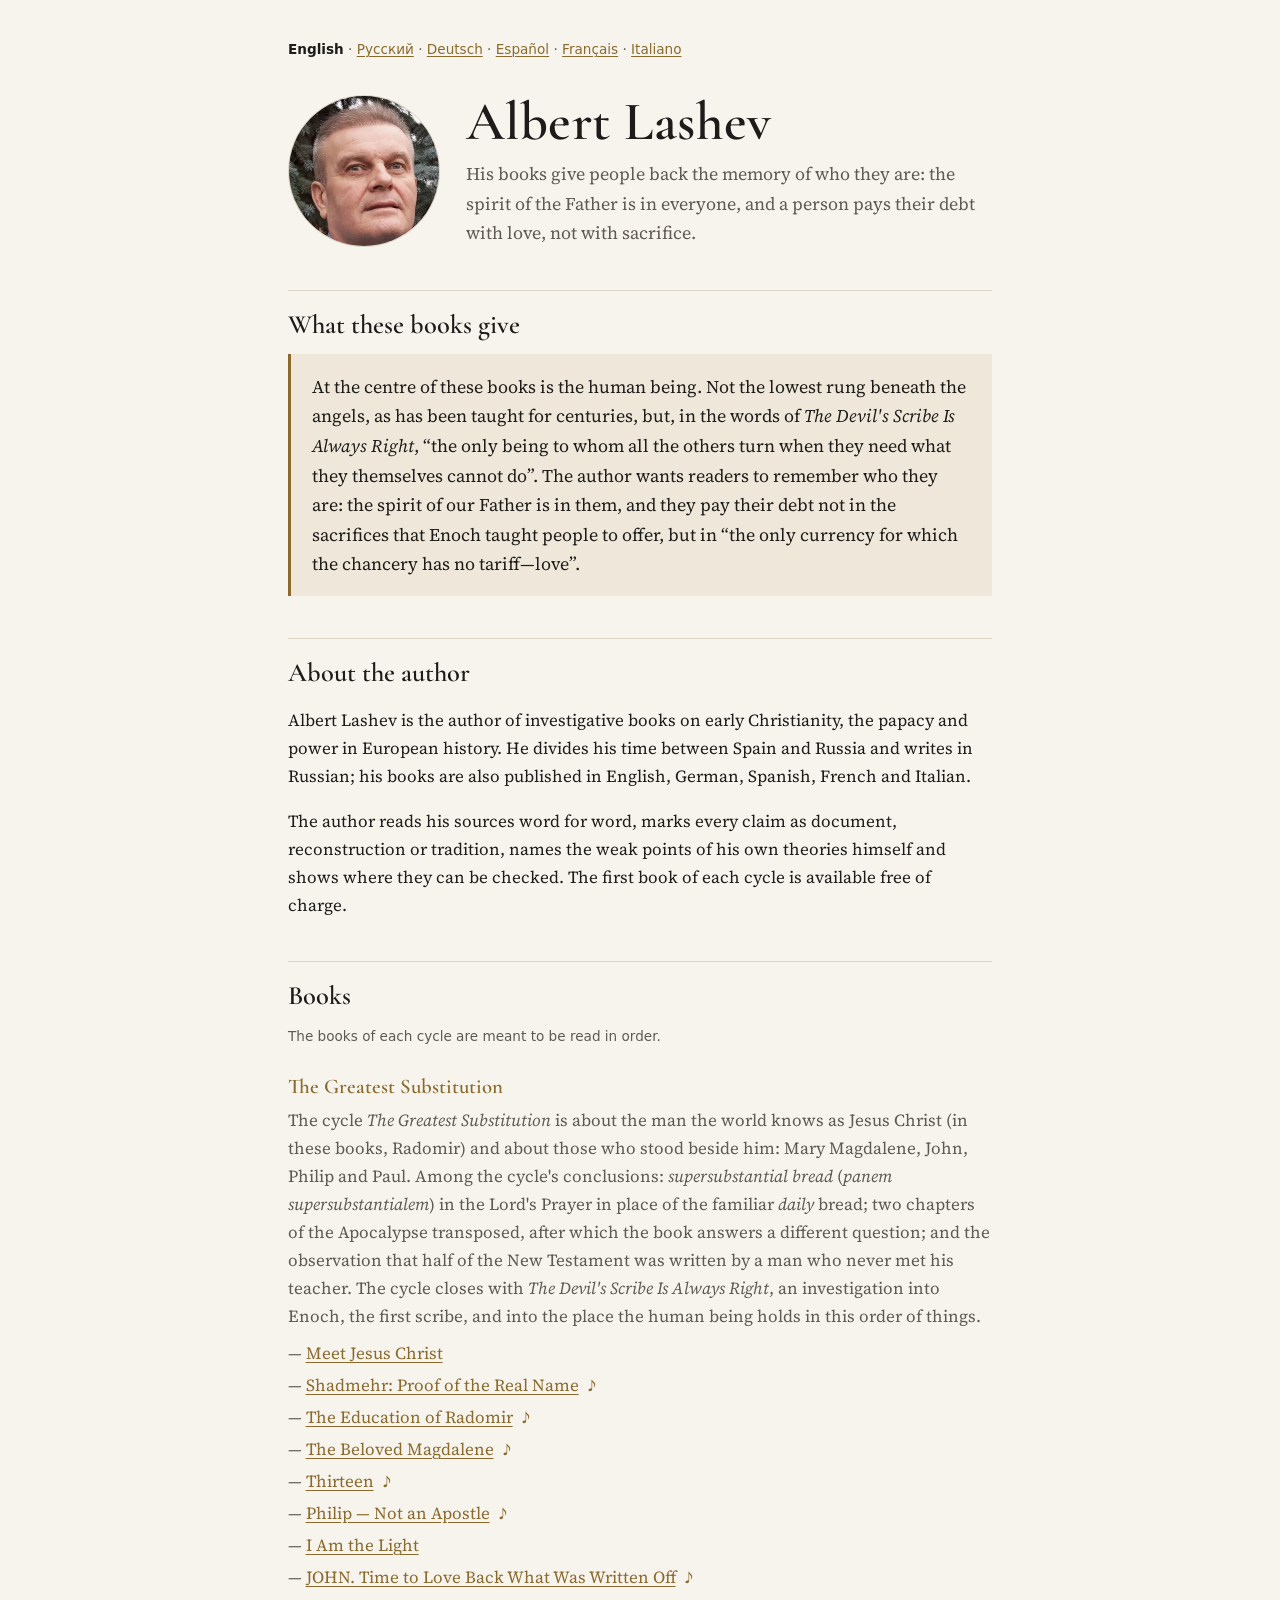
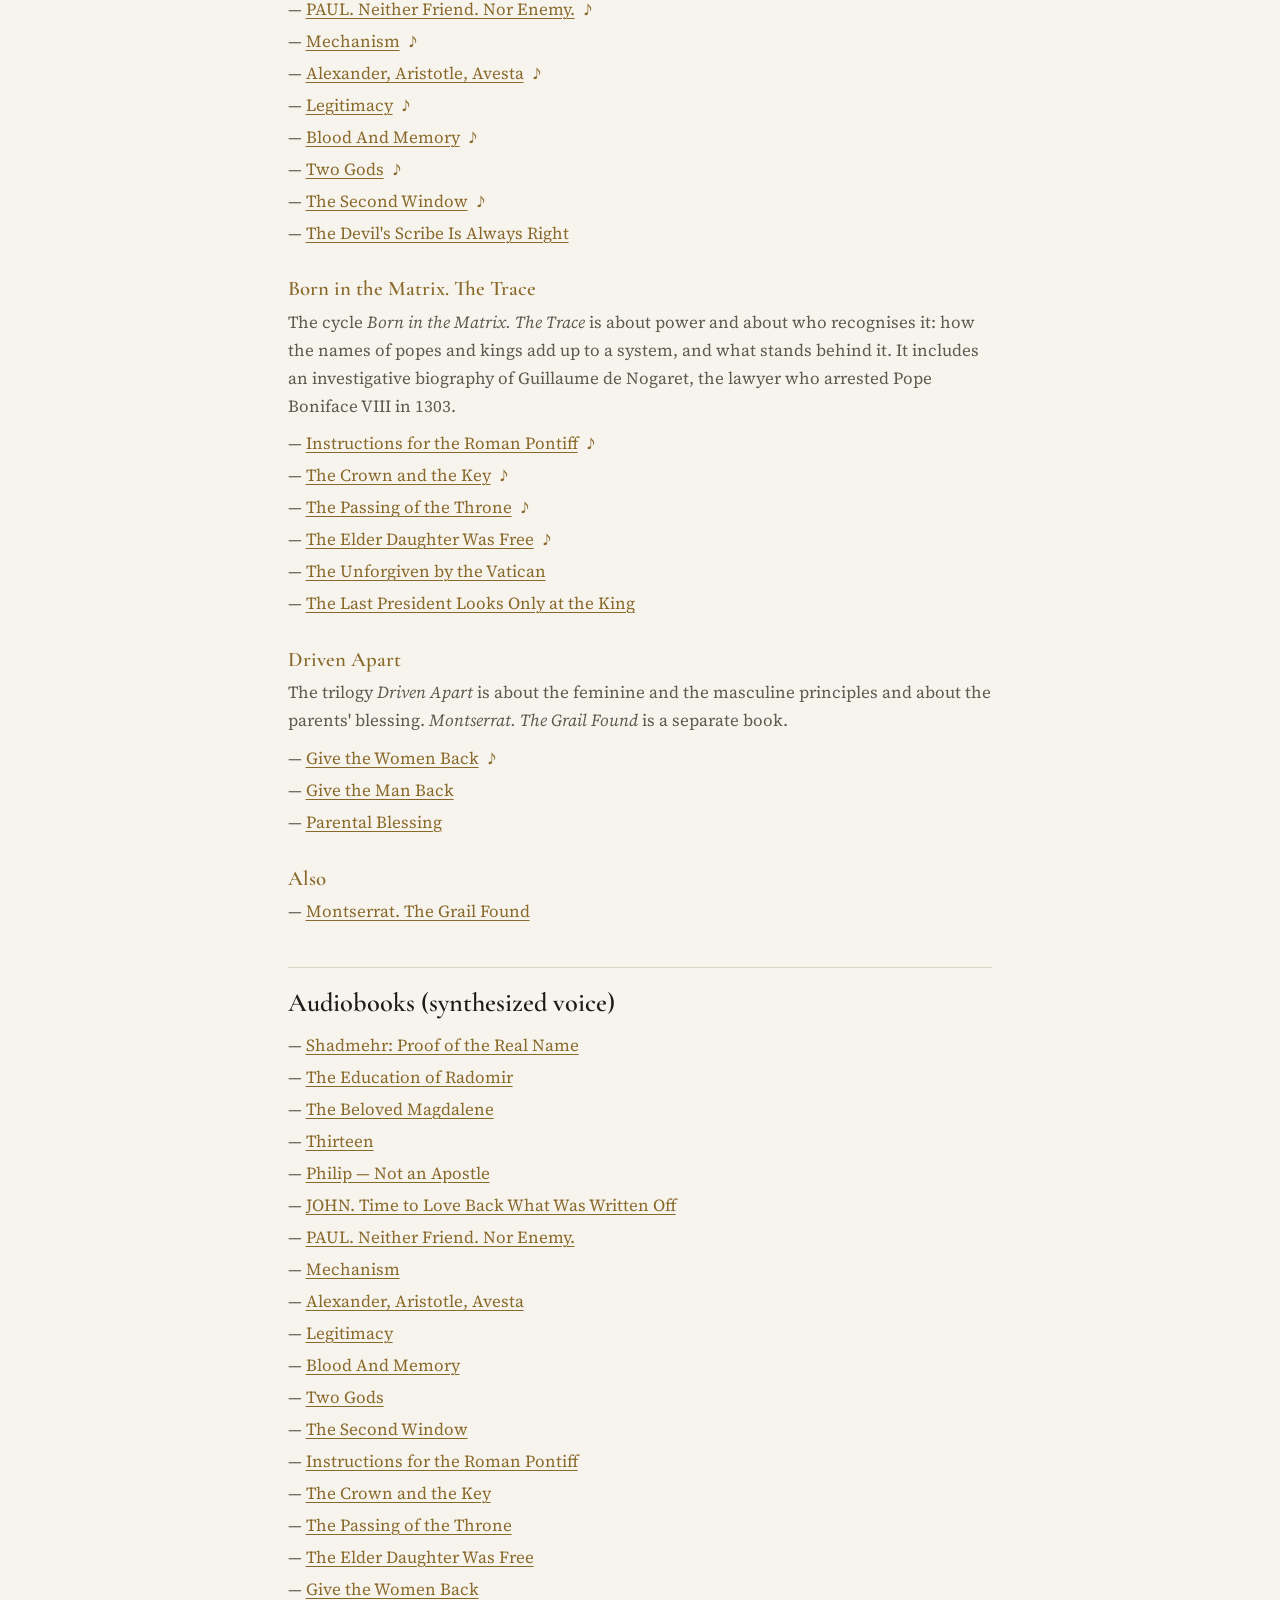
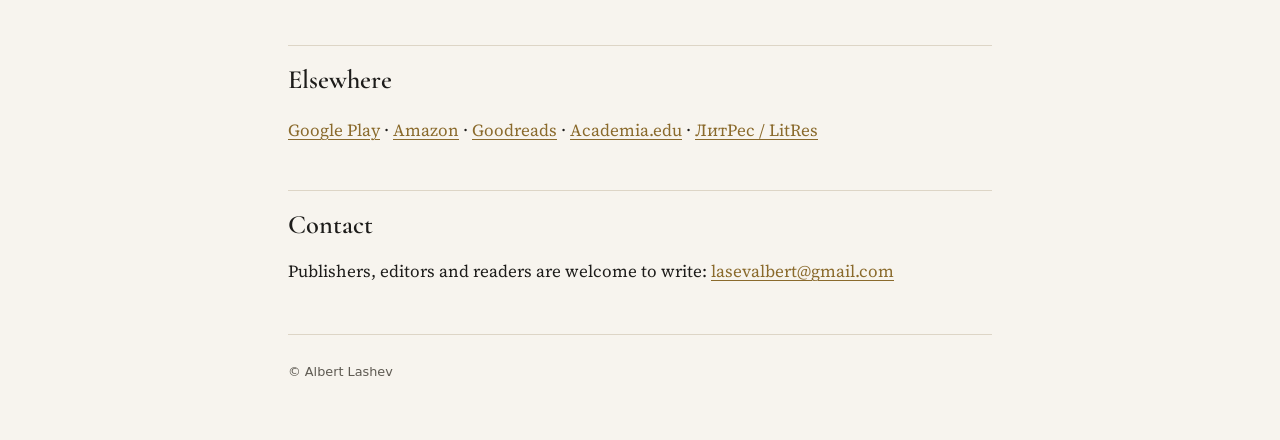
==== commit f4ab99f8: "Site: The Last President back at the end of its cycle Co-Authored-By: Claude Opus 5.5 <noreply@anthr" ====
--- a/docs/index.html
+++ b/docs/index.html
@@ -8,7 +8,7 @@
 <main>
 <section><h2>What these books give</h2><blockquote>At the centre of these books is the human being. Not the lowest rung beneath the angels, as has been taught for centuries, but, in the words of <em>The Devil's Scribe Is Always Right</em>, “the only being to whom all the others turn when they need what they themselves cannot do”. The author wants readers to remember who they are: the spirit of our Father is in them, and they pay their debt not in the sacrifices that Enoch taught people to offer, but in “the only currency for which the chancery has no tariff—love”.</blockquote></section>
 <section><h2>About the author</h2><p>Albert Lashev is the author of investigative books on early Christianity, the papacy and power in European history. He divides his time between Spain and Russia and writes in Russian; his books are also published in English, German, Spanish, French and Italian.</p><p>The author reads his sources word for word, marks every claim as document, reconstruction or tradition, names the weak points of his own theories himself and shows where they can be checked. The first book of each cycle is available free of charge.</p></section>
-<section><h2>Books</h2><p class="note">The books of each cycle are meant to be read in order.</p><section class="cycle"><h3>The Greatest Substitution</h3><p class="lead">The cycle <em>The Greatest Substitution</em> is about the man the world knows as Jesus Christ (in these books, Radomir) and about those who stood beside him: Mary Magdalene, John, Philip and Paul. Among the cycle's conclusions: <em>supersubstantial bread</em> (<em>panem supersubstantialem</em>) in the Lord's Prayer in place of the familiar <em>daily</em> bread; two chapters of the Apocalypse transposed, after which the book answers a different question; and the observation that half of the New Testament was written by a man who never met his teacher. The cycle closes with <em>The Devil's Scribe Is Always Right</em>, an investigation into Enoch, the first scribe, and into the place the human being holds in this order of things.</p><ul class="books"><li><a href="https://play.google.com/store/books/details?id=B33jEQAAQBAJ">Meet Jesus Christ</a></li><li><a href="https://play.google.com/store/books/details?id=Vtv2EQAAQBAJ">Shadmehr: Proof of the Real Name</a> <a class="aud" href="https://play.google.com/store/audiobooks/details?id=AQAAAEAGtQL1FM" title="audio">♪</a></li><li><a href="https://play.google.com/store/books/details?id=sMX0EQAAQBAJ">The Education of Radomir</a> <a class="aud" href="https://play.google.com/store/audiobooks/details?id=AQAAAEAGNVt1TM" title="audio">♪</a></li><li><a href="https://play.google.com/store/books/details?id=xsj0EQAAQBAJ">The Beloved Magdalene</a> <a class="aud" href="https://play.google.com/store/audiobooks/details?id=AQAAAEAGdWY1cM" title="audio">♪</a></li><li><a href="https://play.google.com/store/books/details?id=llcAEgAAQBAJ">Thirteen</a> <a class="aud" href="https://play.google.com/store/audiobooks/details?id=AQAAAEAGtRL1BM" title="audio">♪</a></li><li><a href="https://play.google.com/store/books/details?id=zcP0EQAAQBAJ">Philip — Not an Apostle</a> <a class="aud" href="https://play.google.com/store/audiobooks/details?id=AQAAAEAGtUf1UM" title="audio">♪</a></li><li><a href="https://play.google.com/store/books/details?id=hJ_kEQAAQBAJ">I Am the Light</a></li><li><a href="https://play.google.com/store/books/details?id=oVUAEgAAQBAJ">JOHN. Time to Love Back What Was Written Off</a> <a class="aud" href="https://play.google.com/store/audiobooks/details?id=AQAAAEAGdQ41GM" title="audio">♪</a></li><li><a href="https://play.google.com/store/books/details?id=lpYHEgAAQBAJ">PAUL. Neither Friend. Nor Enemy.</a> <a class="aud" href="https://play.google.com/store/audiobooks/details?id=AQAAAEAGZU4lWM" title="audio">♪</a></li><li><a href="https://play.google.com/store/books/details?id=-lcAEgAAQBAJ">Mechanism</a> <a class="aud" href="https://play.google.com/store/audiobooks/details?id=AQAAAEAGNRt1DM" title="audio">♪</a></li><li><a href="https://play.google.com/store/books/details?id=EdXiEQAAQBAJ">Alexander, Aristotle, Avesta</a> <a class="aud" href="https://play.google.com/store/audiobooks/details?id=AQAAAEAG5WmlfM" title="audio">♪</a></li><li><a href="https://play.google.com/store/books/details?id=Vcr0EQAAQBAJ">Legitimacy</a> <a class="aud" href="https://play.google.com/store/audiobooks/details?id=AQAAAEAGtXz1aM" title="audio">♪</a></li><li><a href="https://play.google.com/store/books/details?id=JVgAEgAAQBAJ">Blood And Memory</a> <a class="aud" href="https://play.google.com/store/audiobooks/details?id=AQAAAEAGtVL1RM" title="audio">♪</a></li><li><a href="https://play.google.com/store/books/details?id=aVgAEgAAQBAJ">Two Gods</a> <a class="aud" href="https://play.google.com/store/audiobooks/details?id=AQAAAEAGNXp1bM" title="audio">♪</a></li><li><a href="https://play.google.com/store/books/details?id=1ob3EQAAQBAJ">The Second Window</a> <a class="aud" href="https://play.google.com/store/audiobooks/details?id=AQAAAEAGtWL1dM" title="audio">♪</a></li><li><a href="https://play.google.com/store/books/details?id=cZEcEgAAQBAJ">The Devil's Scribe Is Always Right</a></li></ul></section><section class="cycle"><h3>Born in the Matrix. The Trace</h3><p class="lead">The cycle <em>Born in the Matrix. The Trace</em> is about power and about who recognises it: how the names of popes and kings add up to a system, and what stands behind it. It includes an investigative biography of Guillaume de Nogaret, the lawyer who arrested Pope Boniface VIII in 1303.</p><ul class="books"><li><a href="https://play.google.com/store/books/details?id=CuHsEQAAQBAJ">Instructions for the Roman Pontiff</a> <a class="aud" href="https://play.google.com/store/audiobooks/details?id=AQAAAEAGNXt1bM" title="audio">♪</a></li><li><a href="https://play.google.com/store/books/details?id=-5jvEQAAQBAJ">The Crown and the Key</a> <a class="aud" href="https://play.google.com/store/audiobooks/details?id=AQAAAEAGNWZ1cM" title="audio">♪</a></li><li><a href="https://play.google.com/store/books/details?id=nwL9EQAAQBAJ">The Last President Looks Only at the King</a></li><li><a href="https://play.google.com/store/books/details?id=KjH2EQAAQBAJ">The Passing of the Throne</a> <a class="aud" href="https://play.google.com/store/audiobooks/details?id=AQAAAEAGdU41WM" title="audio">♪</a></li><li><a href="https://play.google.com/store/books/details?id=kzT2EQAAQBAJ">The Elder Daughter Was Free</a> <a class="aud" href="https://play.google.com/store/audiobooks/details?id=AQAAAEAGNSZ1MM" title="audio">♪</a></li><li><a href="https://play.google.com/store/books/details?id=AlcAEgAAQBAJ">The Unforgiven by the Vatican</a></li></ul></section><section class="cycle"><h3>Driven Apart</h3><p class="lead">The trilogy <em>Driven Apart</em> is about the feminine and the masculine principles and about the parents' blessing. <em>Montserrat. The Grail Found</em> is a separate book.</p><ul class="books"><li><a href="https://play.google.com/store/books/details?id=abjiEQAAQBAJ">Give the Women Back</a> <a class="aud" href="https://play.google.com/store/audiobooks/details?id=AQAAAEAGdUY1UM" title="audio">♪</a></li><li><a href="https://play.google.com/store/books/details?id=r4gMEgAAQBAJ">Give the Man Back</a></li><li><a href="https://play.google.com/store/books/details?id=PeYMEgAAQBAJ">Parental Blessing</a></li></ul></section><section class="cycle"><h3>Also</h3><ul class="books"><li><a href="https://play.google.com/store/books/details?id=Ij_hEQAAQBAJ">Montserrat. The Grail Found</a></li></ul></section></section>
+<section><h2>Books</h2><p class="note">The books of each cycle are meant to be read in order.</p><section class="cycle"><h3>The Greatest Substitution</h3><p class="lead">The cycle <em>The Greatest Substitution</em> is about the man the world knows as Jesus Christ (in these books, Radomir) and about those who stood beside him: Mary Magdalene, John, Philip and Paul. Among the cycle's conclusions: <em>supersubstantial bread</em> (<em>panem supersubstantialem</em>) in the Lord's Prayer in place of the familiar <em>daily</em> bread; two chapters of the Apocalypse transposed, after which the book answers a different question; and the observation that half of the New Testament was written by a man who never met his teacher. The cycle closes with <em>The Devil's Scribe Is Always Right</em>, an investigation into Enoch, the first scribe, and into the place the human being holds in this order of things.</p><ul class="books"><li><a href="https://play.google.com/store/books/details?id=B33jEQAAQBAJ">Meet Jesus Christ</a></li><li><a href="https://play.google.com/store/books/details?id=Vtv2EQAAQBAJ">Shadmehr: Proof of the Real Name</a> <a class="aud" href="https://play.google.com/store/audiobooks/details?id=AQAAAEAGtQL1FM" title="audio">♪</a></li><li><a href="https://play.google.com/store/books/details?id=sMX0EQAAQBAJ">The Education of Radomir</a> <a class="aud" href="https://play.google.com/store/audiobooks/details?id=AQAAAEAGNVt1TM" title="audio">♪</a></li><li><a href="https://play.google.com/store/books/details?id=xsj0EQAAQBAJ">The Beloved Magdalene</a> <a class="aud" href="https://play.google.com/store/audiobooks/details?id=AQAAAEAGdWY1cM" title="audio">♪</a></li><li><a href="https://play.google.com/store/books/details?id=llcAEgAAQBAJ">Thirteen</a> <a class="aud" href="https://play.google.com/store/audiobooks/details?id=AQAAAEAGtRL1BM" title="audio">♪</a></li><li><a href="https://play.google.com/store/books/details?id=zcP0EQAAQBAJ">Philip — Not an Apostle</a> <a class="aud" href="https://play.google.com/store/audiobooks/details?id=AQAAAEAGtUf1UM" title="audio">♪</a></li><li><a href="https://play.google.com/store/books/details?id=hJ_kEQAAQBAJ">I Am the Light</a></li><li><a href="https://play.google.com/store/books/details?id=oVUAEgAAQBAJ">JOHN. Time to Love Back What Was Written Off</a> <a class="aud" href="https://play.google.com/store/audiobooks/details?id=AQAAAEAGdQ41GM" title="audio">♪</a></li><li><a href="https://play.google.com/store/books/details?id=lpYHEgAAQBAJ">PAUL. Neither Friend. Nor Enemy.</a> <a class="aud" href="https://play.google.com/store/audiobooks/details?id=AQAAAEAGZU4lWM" title="audio">♪</a></li><li><a href="https://play.google.com/store/books/details?id=-lcAEgAAQBAJ">Mechanism</a> <a class="aud" href="https://play.google.com/store/audiobooks/details?id=AQAAAEAGNRt1DM" title="audio">♪</a></li><li><a href="https://play.google.com/store/books/details?id=EdXiEQAAQBAJ">Alexander, Aristotle, Avesta</a> <a class="aud" href="https://play.google.com/store/audiobooks/details?id=AQAAAEAG5WmlfM" title="audio">♪</a></li><li><a href="https://play.google.com/store/books/details?id=Vcr0EQAAQBAJ">Legitimacy</a> <a class="aud" href="https://play.google.com/store/audiobooks/details?id=AQAAAEAGtXz1aM" title="audio">♪</a></li><li><a href="https://play.google.com/store/books/details?id=JVgAEgAAQBAJ">Blood And Memory</a> <a class="aud" href="https://play.google.com/store/audiobooks/details?id=AQAAAEAGtVL1RM" title="audio">♪</a></li><li><a href="https://play.google.com/store/books/details?id=aVgAEgAAQBAJ">Two Gods</a> <a class="aud" href="https://play.google.com/store/audiobooks/details?id=AQAAAEAGNXp1bM" title="audio">♪</a></li><li><a href="https://play.google.com/store/books/details?id=1ob3EQAAQBAJ">The Second Window</a> <a class="aud" href="https://play.google.com/store/audiobooks/details?id=AQAAAEAGtWL1dM" title="audio">♪</a></li><li><a href="https://play.google.com/store/books/details?id=cZEcEgAAQBAJ">The Devil's Scribe Is Always Right</a></li></ul></section><section class="cycle"><h3>Born in the Matrix. The Trace</h3><p class="lead">The cycle <em>Born in the Matrix. The Trace</em> is about power and about who recognises it: how the names of popes and kings add up to a system, and what stands behind it. It includes an investigative biography of Guillaume de Nogaret, the lawyer who arrested Pope Boniface VIII in 1303.</p><ul class="books"><li><a href="https://play.google.com/store/books/details?id=CuHsEQAAQBAJ">Instructions for the Roman Pontiff</a> <a class="aud" href="https://play.google.com/store/audiobooks/details?id=AQAAAEAGNXt1bM" title="audio">♪</a></li><li><a href="https://play.google.com/store/books/details?id=-5jvEQAAQBAJ">The Crown and the Key</a> <a class="aud" href="https://play.google.com/store/audiobooks/details?id=AQAAAEAGNWZ1cM" title="audio">♪</a></li><li><a href="https://play.google.com/store/books/details?id=KjH2EQAAQBAJ">The Passing of the Throne</a> <a class="aud" href="https://play.google.com/store/audiobooks/details?id=AQAAAEAGdU41WM" title="audio">♪</a></li><li><a href="https://play.google.com/store/books/details?id=kzT2EQAAQBAJ">The Elder Daughter Was Free</a> <a class="aud" href="https://play.google.com/store/audiobooks/details?id=AQAAAEAGNSZ1MM" title="audio">♪</a></li><li><a href="https://play.google.com/store/books/details?id=AlcAEgAAQBAJ">The Unforgiven by the Vatican</a></li><li><a href="https://play.google.com/store/books/details?id=nwL9EQAAQBAJ">The Last President Looks Only at the King</a></li></ul></section><section class="cycle"><h3>Driven Apart</h3><p class="lead">The trilogy <em>Driven Apart</em> is about the feminine and the masculine principles and about the parents' blessing. <em>Montserrat. The Grail Found</em> is a separate book.</p><ul class="books"><li><a href="https://play.google.com/store/books/details?id=abjiEQAAQBAJ">Give the Women Back</a> <a class="aud" href="https://play.google.com/store/audiobooks/details?id=AQAAAEAGdUY1UM" title="audio">♪</a></li><li><a href="https://play.google.com/store/books/details?id=r4gMEgAAQBAJ">Give the Man Back</a></li><li><a href="https://play.google.com/store/books/details?id=PeYMEgAAQBAJ">Parental Blessing</a></li></ul></section><section class="cycle"><h3>Also</h3><ul class="books"><li><a href="https://play.google.com/store/books/details?id=Ij_hEQAAQBAJ">Montserrat. The Grail Found</a></li></ul></section></section>
 <h2>Audiobooks (synthesized voice)</h2><ul class="audio"><li><a href="https://play.google.com/store/audiobooks/details?id=AQAAAEAGtQL1FM">Shadmehr: Proof of the Real Name</a></li><li><a href="https://play.google.com/store/audiobooks/details?id=AQAAAEAGNVt1TM">The Education of Radomir</a></li><li><a href="https://play.google.com/store/audiobooks/details?id=AQAAAEAGdWY1cM">The Beloved Magdalene</a></li><li><a href="https://play.google.com/store/audiobooks/details?id=AQAAAEAGtRL1BM">Thirteen</a></li><li><a href="https://play.google.com/store/audiobooks/details?id=AQAAAEAGtUf1UM">Philip — Not an Apostle</a></li><li><a href="https://play.google.com/store/audiobooks/details?id=AQAAAEAGdQ41GM">JOHN. Time to Love Back What Was Written Off</a></li><li><a href="https://play.google.com/store/audiobooks/details?id=AQAAAEAGZU4lWM">PAUL. Neither Friend. Nor Enemy.</a></li><li><a href="https://play.google.com/store/audiobooks/details?id=AQAAAEAGNRt1DM">Mechanism</a></li><li><a href="https://play.google.com/store/audiobooks/details?id=AQAAAEAG5WmlfM">Alexander, Aristotle, Avesta</a></li><li><a href="https://play.google.com/store/audiobooks/details?id=AQAAAEAGtXz1aM">Legitimacy</a></li><li><a href="https://play.google.com/store/audiobooks/details?id=AQAAAEAGtVL1RM">Blood And Memory</a></li><li><a href="https://play.google.com/store/audiobooks/details?id=AQAAAEAGNXp1bM">Two Gods</a></li><li><a href="https://play.google.com/store/audiobooks/details?id=AQAAAEAGtWL1dM">The Second Window</a></li><li><a href="https://play.google.com/store/audiobooks/details?id=AQAAAEAGNXt1bM">Instructions for the Roman Pontiff</a></li><li><a href="https://play.google.com/store/audiobooks/details?id=AQAAAEAGNWZ1cM">The Crown and the Key</a></li><li><a href="https://play.google.com/store/audiobooks/details?id=AQAAAEAGdU41WM">The Passing of the Throne</a></li><li><a href="https://play.google.com/store/audiobooks/details?id=AQAAAEAGNSZ1MM">The Elder Daughter Was Free</a></li><li><a href="https://play.google.com/store/audiobooks/details?id=AQAAAEAGdUY1UM">Give the Women Back</a></li></ul>
 <section><h2>Elsewhere</h2><p class="links"><a href="https://play.google.com/store/books/author?id=Albert+Lashev">Google Play</a> · <a href="https://www.amazon.com/stores/Albert-Lashev/author/B0H4CRBH9K">Amazon</a> · <a href="https://www.goodreads.com/author/show/70318898.Albert_Lashev">Goodreads</a> · <a href="https://independent.academia.edu/AlbertLashev">Academia.edu</a> · <a href="https://www.litres.ru/author/albert-lashev/">ЛитРес / LitRes</a></p></section>
 <section><h2>Contact</h2><p>Publishers, editors and readers are welcome to write: <a href="mailto:lasevalbert@gmail.com">lasevalbert@gmail.com</a></p></section>
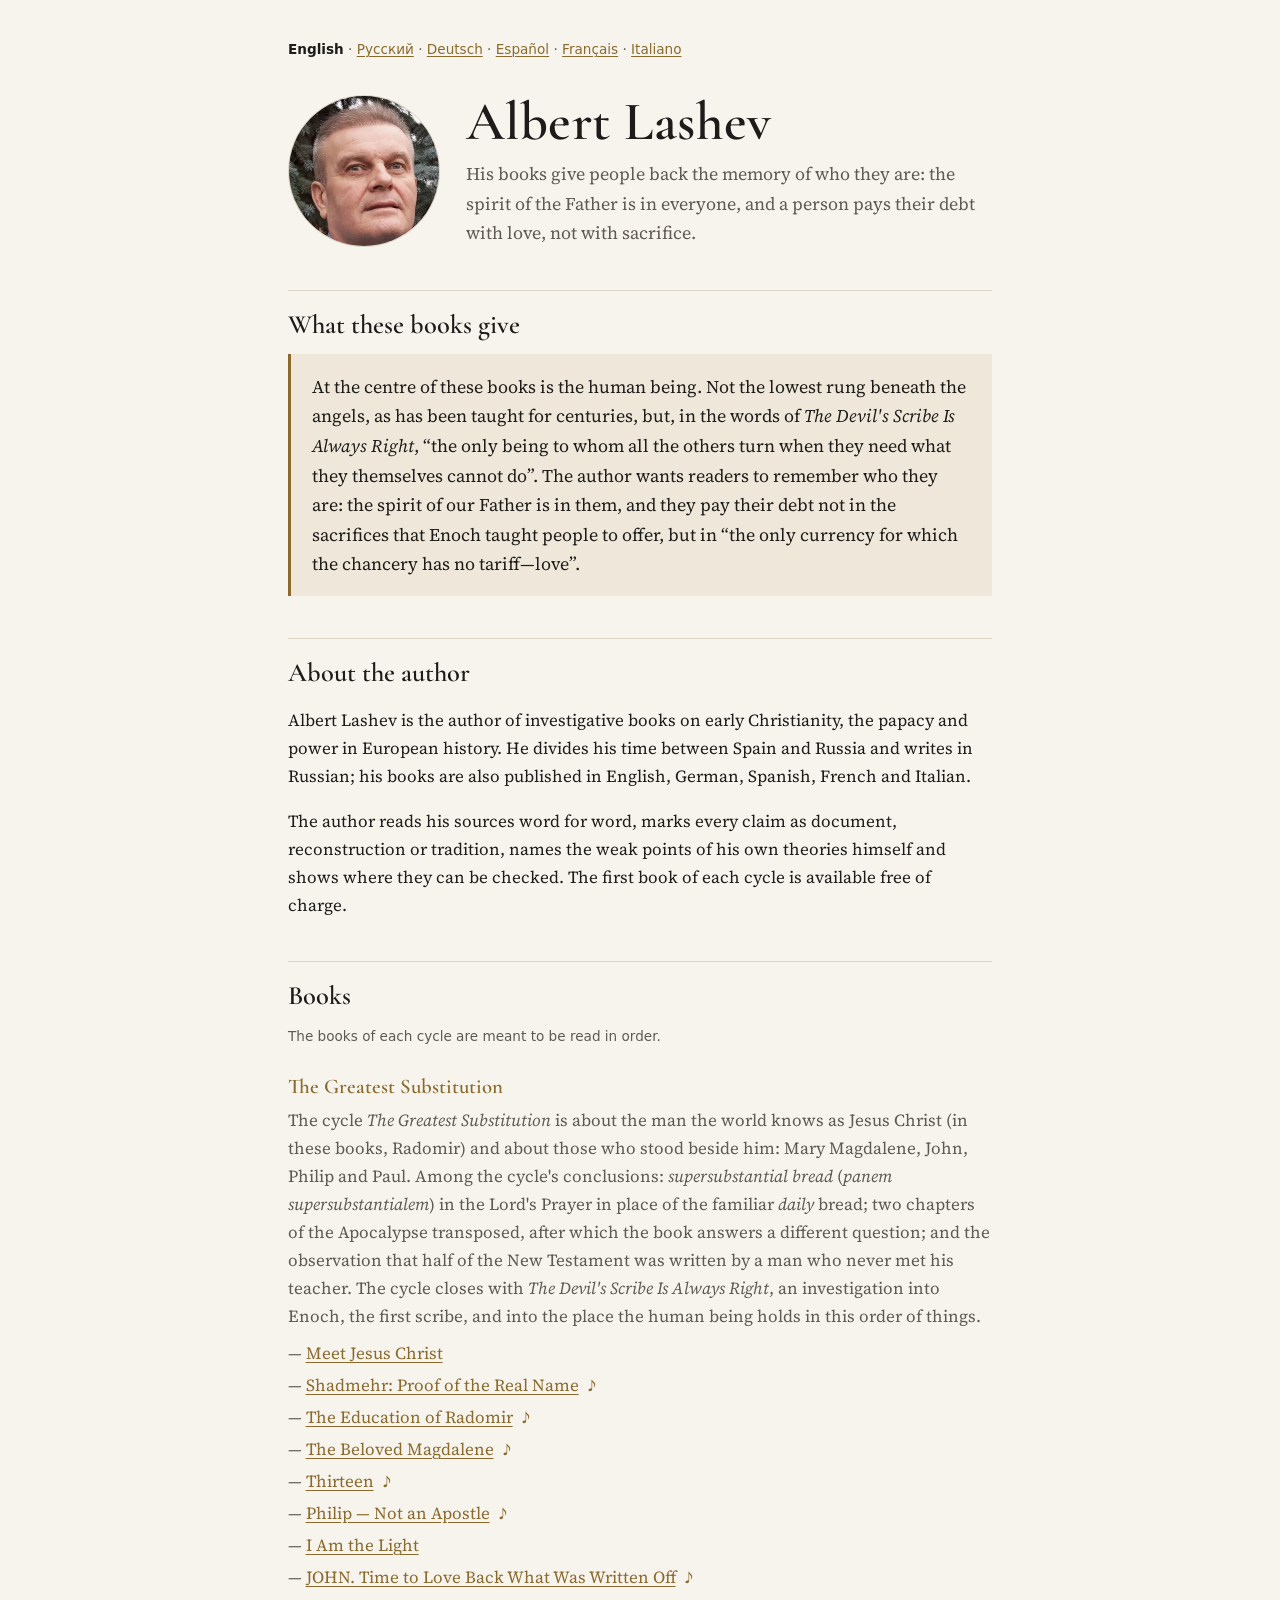
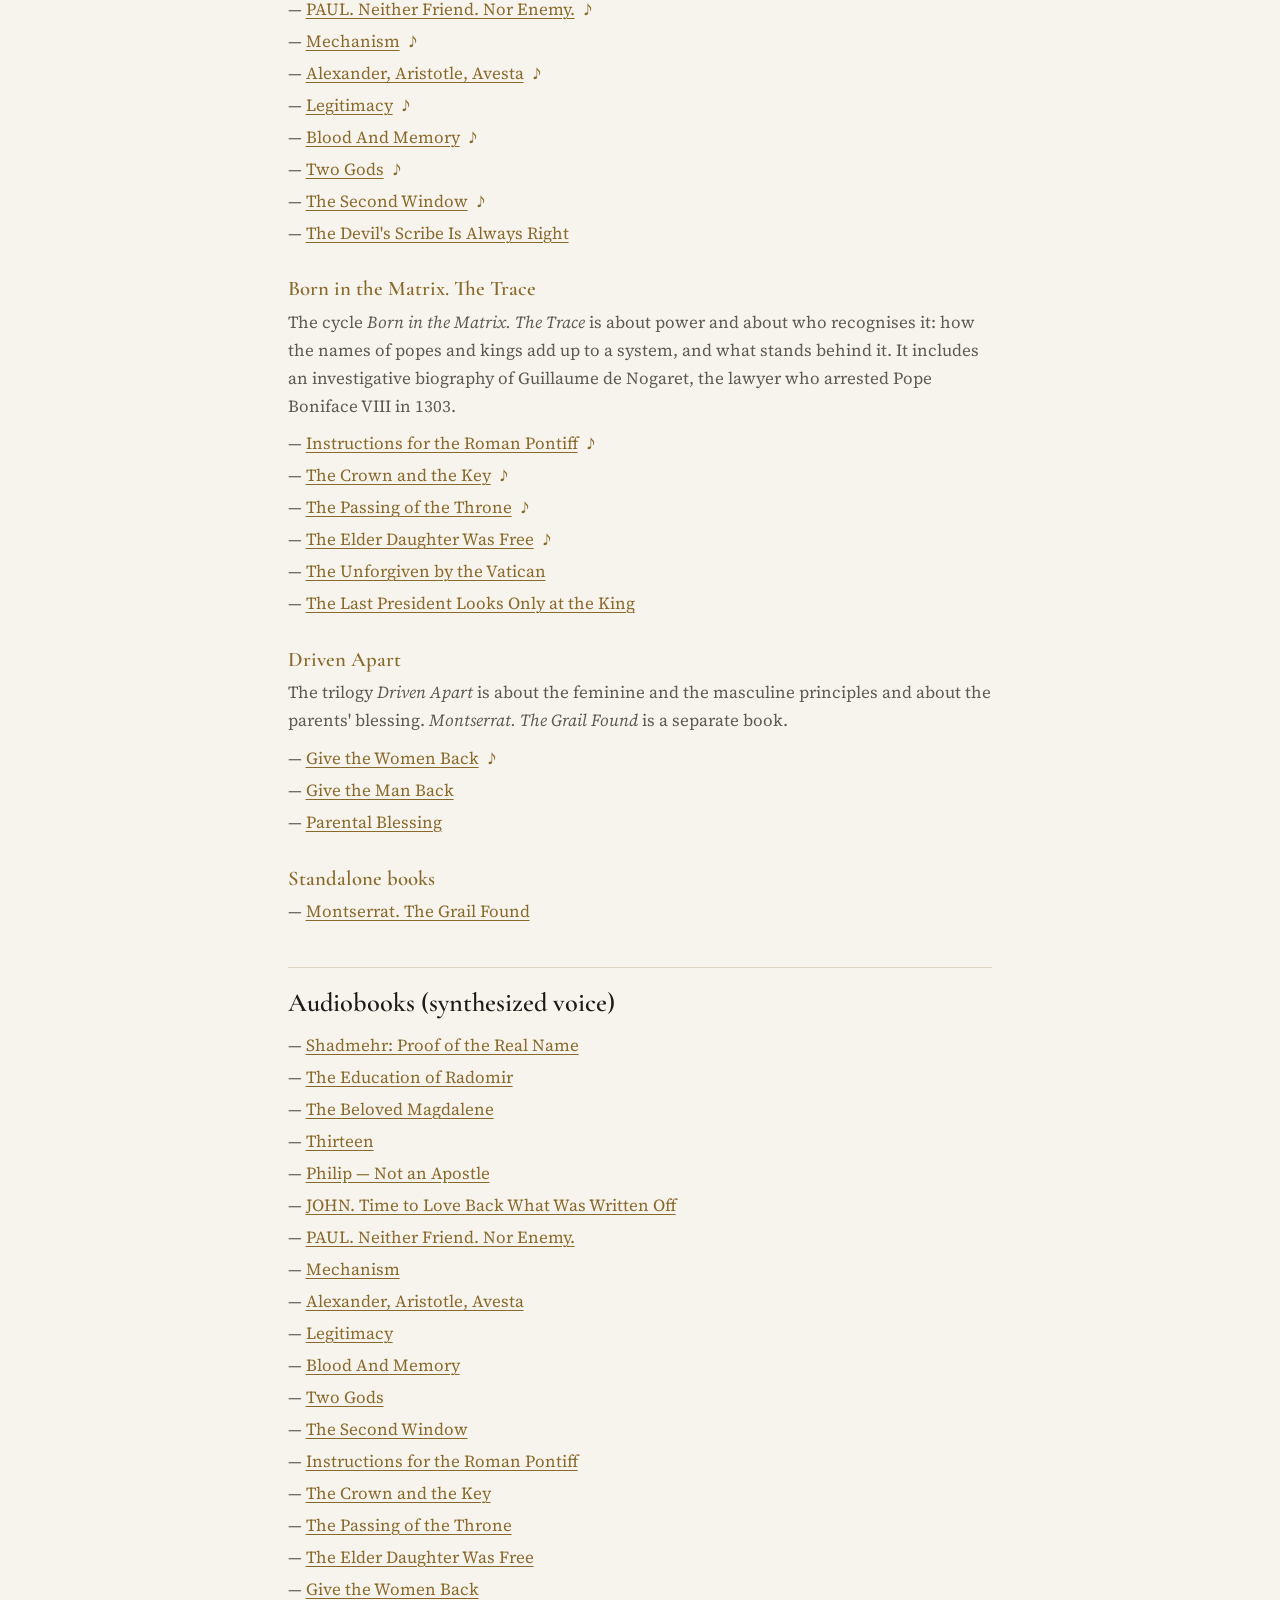
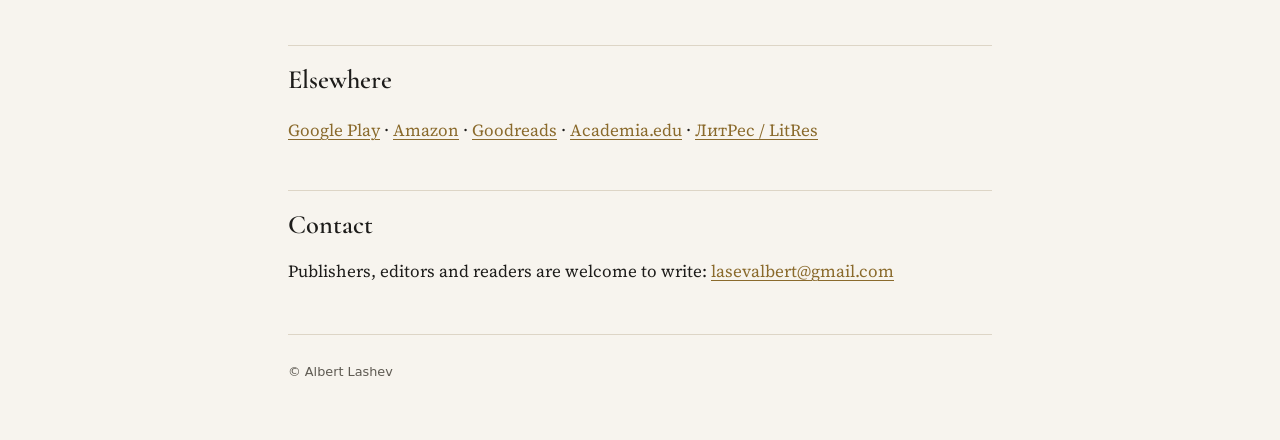
==== commit 903fa80d: "Site: Montserrat under its own heading, Standalone books Co-Authored-By: Claude Opus 5.5 <noreply@an" ====
--- a/docs/index.html
+++ b/docs/index.html
@@ -8,7 +8,7 @@
 <main>
 <section><h2>What these books give</h2><blockquote>At the centre of these books is the human being. Not the lowest rung beneath the angels, as has been taught for centuries, but, in the words of <em>The Devil's Scribe Is Always Right</em>, “the only being to whom all the others turn when they need what they themselves cannot do”. The author wants readers to remember who they are: the spirit of our Father is in them, and they pay their debt not in the sacrifices that Enoch taught people to offer, but in “the only currency for which the chancery has no tariff—love”.</blockquote></section>
 <section><h2>About the author</h2><p>Albert Lashev is the author of investigative books on early Christianity, the papacy and power in European history. He divides his time between Spain and Russia and writes in Russian; his books are also published in English, German, Spanish, French and Italian.</p><p>The author reads his sources word for word, marks every claim as document, reconstruction or tradition, names the weak points of his own theories himself and shows where they can be checked. The first book of each cycle is available free of charge.</p></section>
-<section><h2>Books</h2><p class="note">The books of each cycle are meant to be read in order.</p><section class="cycle"><h3>The Greatest Substitution</h3><p class="lead">The cycle <em>The Greatest Substitution</em> is about the man the world knows as Jesus Christ (in these books, Radomir) and about those who stood beside him: Mary Magdalene, John, Philip and Paul. Among the cycle's conclusions: <em>supersubstantial bread</em> (<em>panem supersubstantialem</em>) in the Lord's Prayer in place of the familiar <em>daily</em> bread; two chapters of the Apocalypse transposed, after which the book answers a different question; and the observation that half of the New Testament was written by a man who never met his teacher. The cycle closes with <em>The Devil's Scribe Is Always Right</em>, an investigation into Enoch, the first scribe, and into the place the human being holds in this order of things.</p><ul class="books"><li><a href="https://play.google.com/store/books/details?id=B33jEQAAQBAJ">Meet Jesus Christ</a></li><li><a href="https://play.google.com/store/books/details?id=Vtv2EQAAQBAJ">Shadmehr: Proof of the Real Name</a> <a class="aud" href="https://play.google.com/store/audiobooks/details?id=AQAAAEAGtQL1FM" title="audio">♪</a></li><li><a href="https://play.google.com/store/books/details?id=sMX0EQAAQBAJ">The Education of Radomir</a> <a class="aud" href="https://play.google.com/store/audiobooks/details?id=AQAAAEAGNVt1TM" title="audio">♪</a></li><li><a href="https://play.google.com/store/books/details?id=xsj0EQAAQBAJ">The Beloved Magdalene</a> <a class="aud" href="https://play.google.com/store/audiobooks/details?id=AQAAAEAGdWY1cM" title="audio">♪</a></li><li><a href="https://play.google.com/store/books/details?id=llcAEgAAQBAJ">Thirteen</a> <a class="aud" href="https://play.google.com/store/audiobooks/details?id=AQAAAEAGtRL1BM" title="audio">♪</a></li><li><a href="https://play.google.com/store/books/details?id=zcP0EQAAQBAJ">Philip — Not an Apostle</a> <a class="aud" href="https://play.google.com/store/audiobooks/details?id=AQAAAEAGtUf1UM" title="audio">♪</a></li><li><a href="https://play.google.com/store/books/details?id=hJ_kEQAAQBAJ">I Am the Light</a></li><li><a href="https://play.google.com/store/books/details?id=oVUAEgAAQBAJ">JOHN. Time to Love Back What Was Written Off</a> <a class="aud" href="https://play.google.com/store/audiobooks/details?id=AQAAAEAGdQ41GM" title="audio">♪</a></li><li><a href="https://play.google.com/store/books/details?id=lpYHEgAAQBAJ">PAUL. Neither Friend. Nor Enemy.</a> <a class="aud" href="https://play.google.com/store/audiobooks/details?id=AQAAAEAGZU4lWM" title="audio">♪</a></li><li><a href="https://play.google.com/store/books/details?id=-lcAEgAAQBAJ">Mechanism</a> <a class="aud" href="https://play.google.com/store/audiobooks/details?id=AQAAAEAGNRt1DM" title="audio">♪</a></li><li><a href="https://play.google.com/store/books/details?id=EdXiEQAAQBAJ">Alexander, Aristotle, Avesta</a> <a class="aud" href="https://play.google.com/store/audiobooks/details?id=AQAAAEAG5WmlfM" title="audio">♪</a></li><li><a href="https://play.google.com/store/books/details?id=Vcr0EQAAQBAJ">Legitimacy</a> <a class="aud" href="https://play.google.com/store/audiobooks/details?id=AQAAAEAGtXz1aM" title="audio">♪</a></li><li><a href="https://play.google.com/store/books/details?id=JVgAEgAAQBAJ">Blood And Memory</a> <a class="aud" href="https://play.google.com/store/audiobooks/details?id=AQAAAEAGtVL1RM" title="audio">♪</a></li><li><a href="https://play.google.com/store/books/details?id=aVgAEgAAQBAJ">Two Gods</a> <a class="aud" href="https://play.google.com/store/audiobooks/details?id=AQAAAEAGNXp1bM" title="audio">♪</a></li><li><a href="https://play.google.com/store/books/details?id=1ob3EQAAQBAJ">The Second Window</a> <a class="aud" href="https://play.google.com/store/audiobooks/details?id=AQAAAEAGtWL1dM" title="audio">♪</a></li><li><a href="https://play.google.com/store/books/details?id=cZEcEgAAQBAJ">The Devil's Scribe Is Always Right</a></li></ul></section><section class="cycle"><h3>Born in the Matrix. The Trace</h3><p class="lead">The cycle <em>Born in the Matrix. The Trace</em> is about power and about who recognises it: how the names of popes and kings add up to a system, and what stands behind it. It includes an investigative biography of Guillaume de Nogaret, the lawyer who arrested Pope Boniface VIII in 1303.</p><ul class="books"><li><a href="https://play.google.com/store/books/details?id=CuHsEQAAQBAJ">Instructions for the Roman Pontiff</a> <a class="aud" href="https://play.google.com/store/audiobooks/details?id=AQAAAEAGNXt1bM" title="audio">♪</a></li><li><a href="https://play.google.com/store/books/details?id=-5jvEQAAQBAJ">The Crown and the Key</a> <a class="aud" href="https://play.google.com/store/audiobooks/details?id=AQAAAEAGNWZ1cM" title="audio">♪</a></li><li><a href="https://play.google.com/store/books/details?id=KjH2EQAAQBAJ">The Passing of the Throne</a> <a class="aud" href="https://play.google.com/store/audiobooks/details?id=AQAAAEAGdU41WM" title="audio">♪</a></li><li><a href="https://play.google.com/store/books/details?id=kzT2EQAAQBAJ">The Elder Daughter Was Free</a> <a class="aud" href="https://play.google.com/store/audiobooks/details?id=AQAAAEAGNSZ1MM" title="audio">♪</a></li><li><a href="https://play.google.com/store/books/details?id=AlcAEgAAQBAJ">The Unforgiven by the Vatican</a></li><li><a href="https://play.google.com/store/books/details?id=nwL9EQAAQBAJ">The Last President Looks Only at the King</a></li></ul></section><section class="cycle"><h3>Driven Apart</h3><p class="lead">The trilogy <em>Driven Apart</em> is about the feminine and the masculine principles and about the parents' blessing. <em>Montserrat. The Grail Found</em> is a separate book.</p><ul class="books"><li><a href="https://play.google.com/store/books/details?id=abjiEQAAQBAJ">Give the Women Back</a> <a class="aud" href="https://play.google.com/store/audiobooks/details?id=AQAAAEAGdUY1UM" title="audio">♪</a></li><li><a href="https://play.google.com/store/books/details?id=r4gMEgAAQBAJ">Give the Man Back</a></li><li><a href="https://play.google.com/store/books/details?id=PeYMEgAAQBAJ">Parental Blessing</a></li></ul></section><section class="cycle"><h3>Also</h3><ul class="books"><li><a href="https://play.google.com/store/books/details?id=Ij_hEQAAQBAJ">Montserrat. The Grail Found</a></li></ul></section></section>
+<section><h2>Books</h2><p class="note">The books of each cycle are meant to be read in order.</p><section class="cycle"><h3>The Greatest Substitution</h3><p class="lead">The cycle <em>The Greatest Substitution</em> is about the man the world knows as Jesus Christ (in these books, Radomir) and about those who stood beside him: Mary Magdalene, John, Philip and Paul. Among the cycle's conclusions: <em>supersubstantial bread</em> (<em>panem supersubstantialem</em>) in the Lord's Prayer in place of the familiar <em>daily</em> bread; two chapters of the Apocalypse transposed, after which the book answers a different question; and the observation that half of the New Testament was written by a man who never met his teacher. The cycle closes with <em>The Devil's Scribe Is Always Right</em>, an investigation into Enoch, the first scribe, and into the place the human being holds in this order of things.</p><ul class="books"><li><a href="https://play.google.com/store/books/details?id=B33jEQAAQBAJ">Meet Jesus Christ</a></li><li><a href="https://play.google.com/store/books/details?id=Vtv2EQAAQBAJ">Shadmehr: Proof of the Real Name</a> <a class="aud" href="https://play.google.com/store/audiobooks/details?id=AQAAAEAGtQL1FM" title="audio">♪</a></li><li><a href="https://play.google.com/store/books/details?id=sMX0EQAAQBAJ">The Education of Radomir</a> <a class="aud" href="https://play.google.com/store/audiobooks/details?id=AQAAAEAGNVt1TM" title="audio">♪</a></li><li><a href="https://play.google.com/store/books/details?id=xsj0EQAAQBAJ">The Beloved Magdalene</a> <a class="aud" href="https://play.google.com/store/audiobooks/details?id=AQAAAEAGdWY1cM" title="audio">♪</a></li><li><a href="https://play.google.com/store/books/details?id=llcAEgAAQBAJ">Thirteen</a> <a class="aud" href="https://play.google.com/store/audiobooks/details?id=AQAAAEAGtRL1BM" title="audio">♪</a></li><li><a href="https://play.google.com/store/books/details?id=zcP0EQAAQBAJ">Philip — Not an Apostle</a> <a class="aud" href="https://play.google.com/store/audiobooks/details?id=AQAAAEAGtUf1UM" title="audio">♪</a></li><li><a href="https://play.google.com/store/books/details?id=hJ_kEQAAQBAJ">I Am the Light</a></li><li><a href="https://play.google.com/store/books/details?id=oVUAEgAAQBAJ">JOHN. Time to Love Back What Was Written Off</a> <a class="aud" href="https://play.google.com/store/audiobooks/details?id=AQAAAEAGdQ41GM" title="audio">♪</a></li><li><a href="https://play.google.com/store/books/details?id=lpYHEgAAQBAJ">PAUL. Neither Friend. Nor Enemy.</a> <a class="aud" href="https://play.google.com/store/audiobooks/details?id=AQAAAEAGZU4lWM" title="audio">♪</a></li><li><a href="https://play.google.com/store/books/details?id=-lcAEgAAQBAJ">Mechanism</a> <a class="aud" href="https://play.google.com/store/audiobooks/details?id=AQAAAEAGNRt1DM" title="audio">♪</a></li><li><a href="https://play.google.com/store/books/details?id=EdXiEQAAQBAJ">Alexander, Aristotle, Avesta</a> <a class="aud" href="https://play.google.com/store/audiobooks/details?id=AQAAAEAG5WmlfM" title="audio">♪</a></li><li><a href="https://play.google.com/store/books/details?id=Vcr0EQAAQBAJ">Legitimacy</a> <a class="aud" href="https://play.google.com/store/audiobooks/details?id=AQAAAEAGtXz1aM" title="audio">♪</a></li><li><a href="https://play.google.com/store/books/details?id=JVgAEgAAQBAJ">Blood And Memory</a> <a class="aud" href="https://play.google.com/store/audiobooks/details?id=AQAAAEAGtVL1RM" title="audio">♪</a></li><li><a href="https://play.google.com/store/books/details?id=aVgAEgAAQBAJ">Two Gods</a> <a class="aud" href="https://play.google.com/store/audiobooks/details?id=AQAAAEAGNXp1bM" title="audio">♪</a></li><li><a href="https://play.google.com/store/books/details?id=1ob3EQAAQBAJ">The Second Window</a> <a class="aud" href="https://play.google.com/store/audiobooks/details?id=AQAAAEAGtWL1dM" title="audio">♪</a></li><li><a href="https://play.google.com/store/books/details?id=cZEcEgAAQBAJ">The Devil's Scribe Is Always Right</a></li></ul></section><section class="cycle"><h3>Born in the Matrix. The Trace</h3><p class="lead">The cycle <em>Born in the Matrix. The Trace</em> is about power and about who recognises it: how the names of popes and kings add up to a system, and what stands behind it. It includes an investigative biography of Guillaume de Nogaret, the lawyer who arrested Pope Boniface VIII in 1303.</p><ul class="books"><li><a href="https://play.google.com/store/books/details?id=CuHsEQAAQBAJ">Instructions for the Roman Pontiff</a> <a class="aud" href="https://play.google.com/store/audiobooks/details?id=AQAAAEAGNXt1bM" title="audio">♪</a></li><li><a href="https://play.google.com/store/books/details?id=-5jvEQAAQBAJ">The Crown and the Key</a> <a class="aud" href="https://play.google.com/store/audiobooks/details?id=AQAAAEAGNWZ1cM" title="audio">♪</a></li><li><a href="https://play.google.com/store/books/details?id=KjH2EQAAQBAJ">The Passing of the Throne</a> <a class="aud" href="https://play.google.com/store/audiobooks/details?id=AQAAAEAGdU41WM" title="audio">♪</a></li><li><a href="https://play.google.com/store/books/details?id=kzT2EQAAQBAJ">The Elder Daughter Was Free</a> <a class="aud" href="https://play.google.com/store/audiobooks/details?id=AQAAAEAGNSZ1MM" title="audio">♪</a></li><li><a href="https://play.google.com/store/books/details?id=AlcAEgAAQBAJ">The Unforgiven by the Vatican</a></li><li><a href="https://play.google.com/store/books/details?id=nwL9EQAAQBAJ">The Last President Looks Only at the King</a></li></ul></section><section class="cycle"><h3>Driven Apart</h3><p class="lead">The trilogy <em>Driven Apart</em> is about the feminine and the masculine principles and about the parents' blessing. <em>Montserrat. The Grail Found</em> is a separate book.</p><ul class="books"><li><a href="https://play.google.com/store/books/details?id=abjiEQAAQBAJ">Give the Women Back</a> <a class="aud" href="https://play.google.com/store/audiobooks/details?id=AQAAAEAGdUY1UM" title="audio">♪</a></li><li><a href="https://play.google.com/store/books/details?id=r4gMEgAAQBAJ">Give the Man Back</a></li><li><a href="https://play.google.com/store/books/details?id=PeYMEgAAQBAJ">Parental Blessing</a></li></ul></section><section class="cycle"><h3>Standalone books</h3><ul class="books"><li><a href="https://play.google.com/store/books/details?id=Ij_hEQAAQBAJ">Montserrat. The Grail Found</a></li></ul></section></section>
 <h2>Audiobooks (synthesized voice)</h2><ul class="audio"><li><a href="https://play.google.com/store/audiobooks/details?id=AQAAAEAGtQL1FM">Shadmehr: Proof of the Real Name</a></li><li><a href="https://play.google.com/store/audiobooks/details?id=AQAAAEAGNVt1TM">The Education of Radomir</a></li><li><a href="https://play.google.com/store/audiobooks/details?id=AQAAAEAGdWY1cM">The Beloved Magdalene</a></li><li><a href="https://play.google.com/store/audiobooks/details?id=AQAAAEAGtRL1BM">Thirteen</a></li><li><a href="https://play.google.com/store/audiobooks/details?id=AQAAAEAGtUf1UM">Philip — Not an Apostle</a></li><li><a href="https://play.google.com/store/audiobooks/details?id=AQAAAEAGdQ41GM">JOHN. Time to Love Back What Was Written Off</a></li><li><a href="https://play.google.com/store/audiobooks/details?id=AQAAAEAGZU4lWM">PAUL. Neither Friend. Nor Enemy.</a></li><li><a href="https://play.google.com/store/audiobooks/details?id=AQAAAEAGNRt1DM">Mechanism</a></li><li><a href="https://play.google.com/store/audiobooks/details?id=AQAAAEAG5WmlfM">Alexander, Aristotle, Avesta</a></li><li><a href="https://play.google.com/store/audiobooks/details?id=AQAAAEAGtXz1aM">Legitimacy</a></li><li><a href="https://play.google.com/store/audiobooks/details?id=AQAAAEAGtVL1RM">Blood And Memory</a></li><li><a href="https://play.google.com/store/audiobooks/details?id=AQAAAEAGNXp1bM">Two Gods</a></li><li><a href="https://play.google.com/store/audiobooks/details?id=AQAAAEAGtWL1dM">The Second Window</a></li><li><a href="https://play.google.com/store/audiobooks/details?id=AQAAAEAGNXt1bM">Instructions for the Roman Pontiff</a></li><li><a href="https://play.google.com/store/audiobooks/details?id=AQAAAEAGNWZ1cM">The Crown and the Key</a></li><li><a href="https://play.google.com/store/audiobooks/details?id=AQAAAEAGdU41WM">The Passing of the Throne</a></li><li><a href="https://play.google.com/store/audiobooks/details?id=AQAAAEAGNSZ1MM">The Elder Daughter Was Free</a></li><li><a href="https://play.google.com/store/audiobooks/details?id=AQAAAEAGdUY1UM">Give the Women Back</a></li></ul>
 <section><h2>Elsewhere</h2><p class="links"><a href="https://play.google.com/store/books/author?id=Albert+Lashev">Google Play</a> · <a href="https://www.amazon.com/stores/Albert-Lashev/author/B0H4CRBH9K">Amazon</a> · <a href="https://www.goodreads.com/author/show/70318898.Albert_Lashev">Goodreads</a> · <a href="https://independent.academia.edu/AlbertLashev">Academia.edu</a> · <a href="https://www.litres.ru/author/albert-lashev/">ЛитРес / LitRes</a></p></section>
 <section><h2>Contact</h2><p>Publishers, editors and readers are welcome to write: <a href="mailto:lasevalbert@gmail.com">lasevalbert@gmail.com</a></p></section>
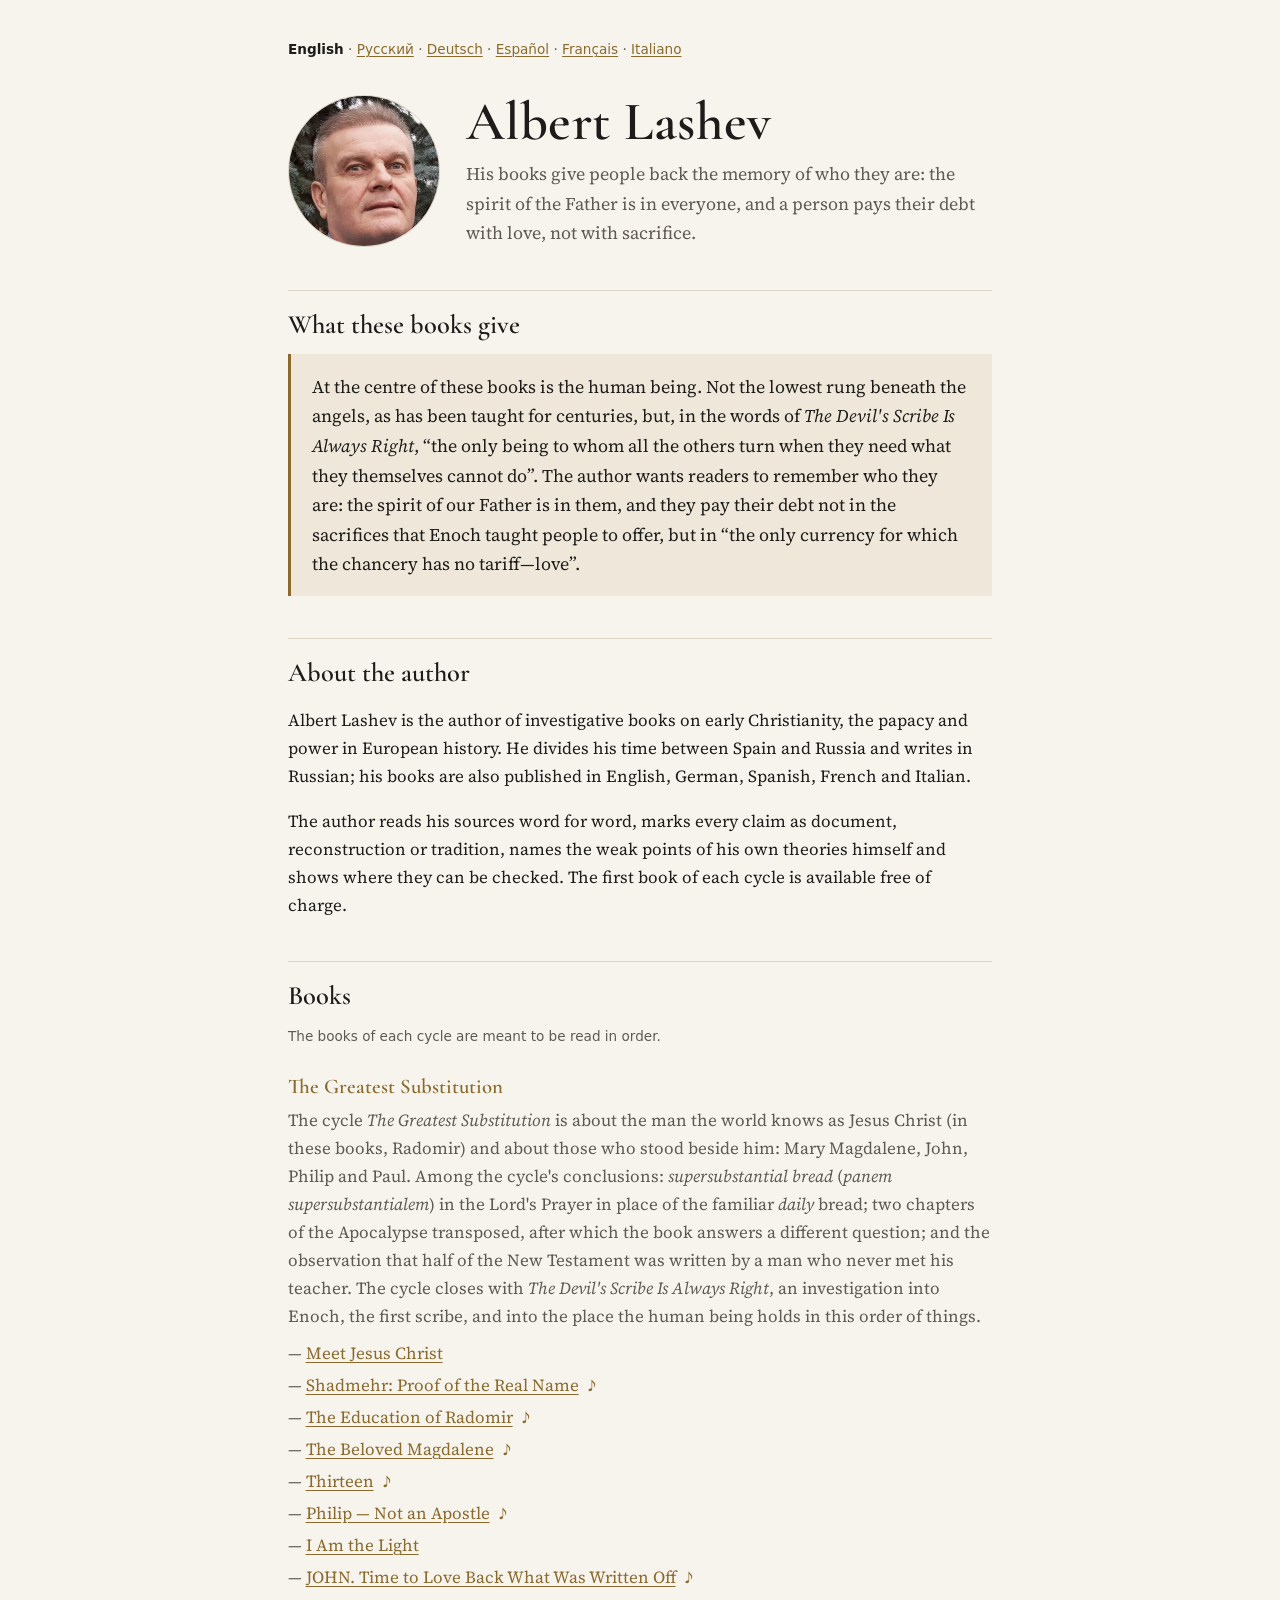
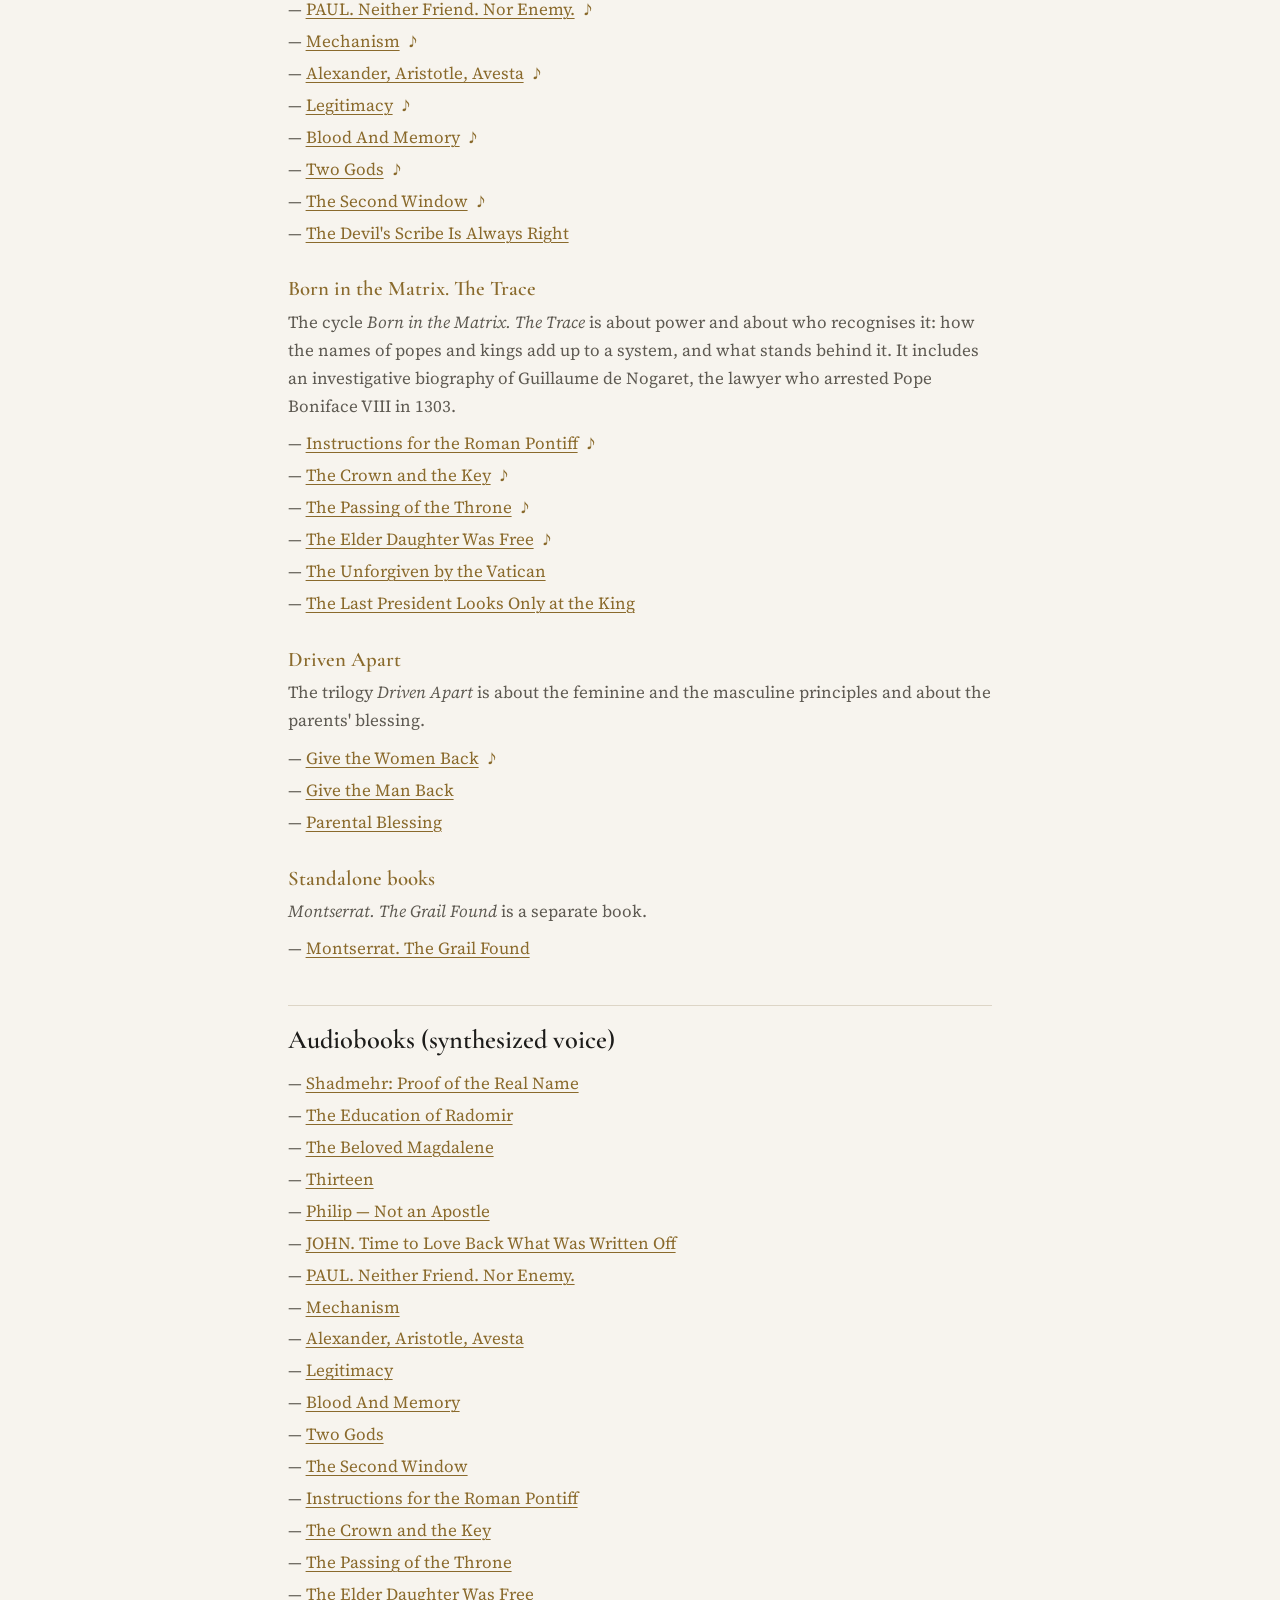
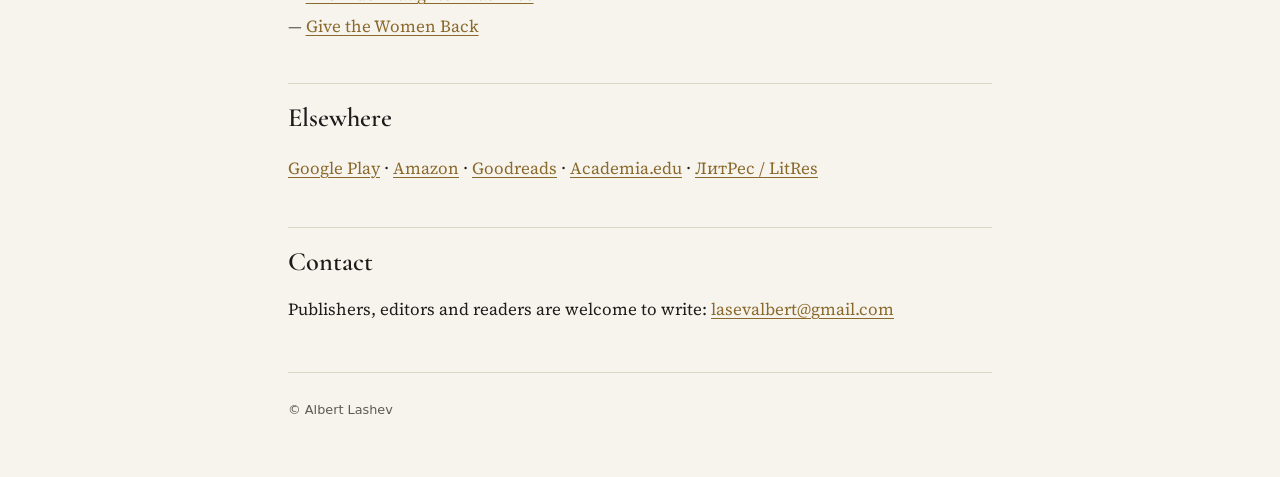
==== commit c71715ea: "Site: Montserrat sentence moved from the trilogy to Standalone books Co-Authored-By: Claude Opus 5.5" ====
--- a/docs/index.html
+++ b/docs/index.html
@@ -8,7 +8,7 @@
 <main>
 <section><h2>What these books give</h2><blockquote>At the centre of these books is the human being. Not the lowest rung beneath the angels, as has been taught for centuries, but, in the words of <em>The Devil's Scribe Is Always Right</em>, “the only being to whom all the others turn when they need what they themselves cannot do”. The author wants readers to remember who they are: the spirit of our Father is in them, and they pay their debt not in the sacrifices that Enoch taught people to offer, but in “the only currency for which the chancery has no tariff—love”.</blockquote></section>
 <section><h2>About the author</h2><p>Albert Lashev is the author of investigative books on early Christianity, the papacy and power in European history. He divides his time between Spain and Russia and writes in Russian; his books are also published in English, German, Spanish, French and Italian.</p><p>The author reads his sources word for word, marks every claim as document, reconstruction or tradition, names the weak points of his own theories himself and shows where they can be checked. The first book of each cycle is available free of charge.</p></section>
-<section><h2>Books</h2><p class="note">The books of each cycle are meant to be read in order.</p><section class="cycle"><h3>The Greatest Substitution</h3><p class="lead">The cycle <em>The Greatest Substitution</em> is about the man the world knows as Jesus Christ (in these books, Radomir) and about those who stood beside him: Mary Magdalene, John, Philip and Paul. Among the cycle's conclusions: <em>supersubstantial bread</em> (<em>panem supersubstantialem</em>) in the Lord's Prayer in place of the familiar <em>daily</em> bread; two chapters of the Apocalypse transposed, after which the book answers a different question; and the observation that half of the New Testament was written by a man who never met his teacher. The cycle closes with <em>The Devil's Scribe Is Always Right</em>, an investigation into Enoch, the first scribe, and into the place the human being holds in this order of things.</p><ul class="books"><li><a href="https://play.google.com/store/books/details?id=B33jEQAAQBAJ">Meet Jesus Christ</a></li><li><a href="https://play.google.com/store/books/details?id=Vtv2EQAAQBAJ">Shadmehr: Proof of the Real Name</a> <a class="aud" href="https://play.google.com/store/audiobooks/details?id=AQAAAEAGtQL1FM" title="audio">♪</a></li><li><a href="https://play.google.com/store/books/details?id=sMX0EQAAQBAJ">The Education of Radomir</a> <a class="aud" href="https://play.google.com/store/audiobooks/details?id=AQAAAEAGNVt1TM" title="audio">♪</a></li><li><a href="https://play.google.com/store/books/details?id=xsj0EQAAQBAJ">The Beloved Magdalene</a> <a class="aud" href="https://play.google.com/store/audiobooks/details?id=AQAAAEAGdWY1cM" title="audio">♪</a></li><li><a href="https://play.google.com/store/books/details?id=llcAEgAAQBAJ">Thirteen</a> <a class="aud" href="https://play.google.com/store/audiobooks/details?id=AQAAAEAGtRL1BM" title="audio">♪</a></li><li><a href="https://play.google.com/store/books/details?id=zcP0EQAAQBAJ">Philip — Not an Apostle</a> <a class="aud" href="https://play.google.com/store/audiobooks/details?id=AQAAAEAGtUf1UM" title="audio">♪</a></li><li><a href="https://play.google.com/store/books/details?id=hJ_kEQAAQBAJ">I Am the Light</a></li><li><a href="https://play.google.com/store/books/details?id=oVUAEgAAQBAJ">JOHN. Time to Love Back What Was Written Off</a> <a class="aud" href="https://play.google.com/store/audiobooks/details?id=AQAAAEAGdQ41GM" title="audio">♪</a></li><li><a href="https://play.google.com/store/books/details?id=lpYHEgAAQBAJ">PAUL. Neither Friend. Nor Enemy.</a> <a class="aud" href="https://play.google.com/store/audiobooks/details?id=AQAAAEAGZU4lWM" title="audio">♪</a></li><li><a href="https://play.google.com/store/books/details?id=-lcAEgAAQBAJ">Mechanism</a> <a class="aud" href="https://play.google.com/store/audiobooks/details?id=AQAAAEAGNRt1DM" title="audio">♪</a></li><li><a href="https://play.google.com/store/books/details?id=EdXiEQAAQBAJ">Alexander, Aristotle, Avesta</a> <a class="aud" href="https://play.google.com/store/audiobooks/details?id=AQAAAEAG5WmlfM" title="audio">♪</a></li><li><a href="https://play.google.com/store/books/details?id=Vcr0EQAAQBAJ">Legitimacy</a> <a class="aud" href="https://play.google.com/store/audiobooks/details?id=AQAAAEAGtXz1aM" title="audio">♪</a></li><li><a href="https://play.google.com/store/books/details?id=JVgAEgAAQBAJ">Blood And Memory</a> <a class="aud" href="https://play.google.com/store/audiobooks/details?id=AQAAAEAGtVL1RM" title="audio">♪</a></li><li><a href="https://play.google.com/store/books/details?id=aVgAEgAAQBAJ">Two Gods</a> <a class="aud" href="https://play.google.com/store/audiobooks/details?id=AQAAAEAGNXp1bM" title="audio">♪</a></li><li><a href="https://play.google.com/store/books/details?id=1ob3EQAAQBAJ">The Second Window</a> <a class="aud" href="https://play.google.com/store/audiobooks/details?id=AQAAAEAGtWL1dM" title="audio">♪</a></li><li><a href="https://play.google.com/store/books/details?id=cZEcEgAAQBAJ">The Devil's Scribe Is Always Right</a></li></ul></section><section class="cycle"><h3>Born in the Matrix. The Trace</h3><p class="lead">The cycle <em>Born in the Matrix. The Trace</em> is about power and about who recognises it: how the names of popes and kings add up to a system, and what stands behind it. It includes an investigative biography of Guillaume de Nogaret, the lawyer who arrested Pope Boniface VIII in 1303.</p><ul class="books"><li><a href="https://play.google.com/store/books/details?id=CuHsEQAAQBAJ">Instructions for the Roman Pontiff</a> <a class="aud" href="https://play.google.com/store/audiobooks/details?id=AQAAAEAGNXt1bM" title="audio">♪</a></li><li><a href="https://play.google.com/store/books/details?id=-5jvEQAAQBAJ">The Crown and the Key</a> <a class="aud" href="https://play.google.com/store/audiobooks/details?id=AQAAAEAGNWZ1cM" title="audio">♪</a></li><li><a href="https://play.google.com/store/books/details?id=KjH2EQAAQBAJ">The Passing of the Throne</a> <a class="aud" href="https://play.google.com/store/audiobooks/details?id=AQAAAEAGdU41WM" title="audio">♪</a></li><li><a href="https://play.google.com/store/books/details?id=kzT2EQAAQBAJ">The Elder Daughter Was Free</a> <a class="aud" href="https://play.google.com/store/audiobooks/details?id=AQAAAEAGNSZ1MM" title="audio">♪</a></li><li><a href="https://play.google.com/store/books/details?id=AlcAEgAAQBAJ">The Unforgiven by the Vatican</a></li><li><a href="https://play.google.com/store/books/details?id=nwL9EQAAQBAJ">The Last President Looks Only at the King</a></li></ul></section><section class="cycle"><h3>Driven Apart</h3><p class="lead">The trilogy <em>Driven Apart</em> is about the feminine and the masculine principles and about the parents' blessing. <em>Montserrat. The Grail Found</em> is a separate book.</p><ul class="books"><li><a href="https://play.google.com/store/books/details?id=abjiEQAAQBAJ">Give the Women Back</a> <a class="aud" href="https://play.google.com/store/audiobooks/details?id=AQAAAEAGdUY1UM" title="audio">♪</a></li><li><a href="https://play.google.com/store/books/details?id=r4gMEgAAQBAJ">Give the Man Back</a></li><li><a href="https://play.google.com/store/books/details?id=PeYMEgAAQBAJ">Parental Blessing</a></li></ul></section><section class="cycle"><h3>Standalone books</h3><ul class="books"><li><a href="https://play.google.com/store/books/details?id=Ij_hEQAAQBAJ">Montserrat. The Grail Found</a></li></ul></section></section>
+<section><h2>Books</h2><p class="note">The books of each cycle are meant to be read in order.</p><section class="cycle"><h3>The Greatest Substitution</h3><p class="lead">The cycle <em>The Greatest Substitution</em> is about the man the world knows as Jesus Christ (in these books, Radomir) and about those who stood beside him: Mary Magdalene, John, Philip and Paul. Among the cycle's conclusions: <em>supersubstantial bread</em> (<em>panem supersubstantialem</em>) in the Lord's Prayer in place of the familiar <em>daily</em> bread; two chapters of the Apocalypse transposed, after which the book answers a different question; and the observation that half of the New Testament was written by a man who never met his teacher. The cycle closes with <em>The Devil's Scribe Is Always Right</em>, an investigation into Enoch, the first scribe, and into the place the human being holds in this order of things.</p><ul class="books"><li><a href="https://play.google.com/store/books/details?id=B33jEQAAQBAJ">Meet Jesus Christ</a></li><li><a href="https://play.google.com/store/books/details?id=Vtv2EQAAQBAJ">Shadmehr: Proof of the Real Name</a> <a class="aud" href="https://play.google.com/store/audiobooks/details?id=AQAAAEAGtQL1FM" title="audio">♪</a></li><li><a href="https://play.google.com/store/books/details?id=sMX0EQAAQBAJ">The Education of Radomir</a> <a class="aud" href="https://play.google.com/store/audiobooks/details?id=AQAAAEAGNVt1TM" title="audio">♪</a></li><li><a href="https://play.google.com/store/books/details?id=xsj0EQAAQBAJ">The Beloved Magdalene</a> <a class="aud" href="https://play.google.com/store/audiobooks/details?id=AQAAAEAGdWY1cM" title="audio">♪</a></li><li><a href="https://play.google.com/store/books/details?id=llcAEgAAQBAJ">Thirteen</a> <a class="aud" href="https://play.google.com/store/audiobooks/details?id=AQAAAEAGtRL1BM" title="audio">♪</a></li><li><a href="https://play.google.com/store/books/details?id=zcP0EQAAQBAJ">Philip — Not an Apostle</a> <a class="aud" href="https://play.google.com/store/audiobooks/details?id=AQAAAEAGtUf1UM" title="audio">♪</a></li><li><a href="https://play.google.com/store/books/details?id=hJ_kEQAAQBAJ">I Am the Light</a></li><li><a href="https://play.google.com/store/books/details?id=oVUAEgAAQBAJ">JOHN. Time to Love Back What Was Written Off</a> <a class="aud" href="https://play.google.com/store/audiobooks/details?id=AQAAAEAGdQ41GM" title="audio">♪</a></li><li><a href="https://play.google.com/store/books/details?id=lpYHEgAAQBAJ">PAUL. Neither Friend. Nor Enemy.</a> <a class="aud" href="https://play.google.com/store/audiobooks/details?id=AQAAAEAGZU4lWM" title="audio">♪</a></li><li><a href="https://play.google.com/store/books/details?id=-lcAEgAAQBAJ">Mechanism</a> <a class="aud" href="https://play.google.com/store/audiobooks/details?id=AQAAAEAGNRt1DM" title="audio">♪</a></li><li><a href="https://play.google.com/store/books/details?id=EdXiEQAAQBAJ">Alexander, Aristotle, Avesta</a> <a class="aud" href="https://play.google.com/store/audiobooks/details?id=AQAAAEAG5WmlfM" title="audio">♪</a></li><li><a href="https://play.google.com/store/books/details?id=Vcr0EQAAQBAJ">Legitimacy</a> <a class="aud" href="https://play.google.com/store/audiobooks/details?id=AQAAAEAGtXz1aM" title="audio">♪</a></li><li><a href="https://play.google.com/store/books/details?id=JVgAEgAAQBAJ">Blood And Memory</a> <a class="aud" href="https://play.google.com/store/audiobooks/details?id=AQAAAEAGtVL1RM" title="audio">♪</a></li><li><a href="https://play.google.com/store/books/details?id=aVgAEgAAQBAJ">Two Gods</a> <a class="aud" href="https://play.google.com/store/audiobooks/details?id=AQAAAEAGNXp1bM" title="audio">♪</a></li><li><a href="https://play.google.com/store/books/details?id=1ob3EQAAQBAJ">The Second Window</a> <a class="aud" href="https://play.google.com/store/audiobooks/details?id=AQAAAEAGtWL1dM" title="audio">♪</a></li><li><a href="https://play.google.com/store/books/details?id=cZEcEgAAQBAJ">The Devil's Scribe Is Always Right</a></li></ul></section><section class="cycle"><h3>Born in the Matrix. The Trace</h3><p class="lead">The cycle <em>Born in the Matrix. The Trace</em> is about power and about who recognises it: how the names of popes and kings add up to a system, and what stands behind it. It includes an investigative biography of Guillaume de Nogaret, the lawyer who arrested Pope Boniface VIII in 1303.</p><ul class="books"><li><a href="https://play.google.com/store/books/details?id=CuHsEQAAQBAJ">Instructions for the Roman Pontiff</a> <a class="aud" href="https://play.google.com/store/audiobooks/details?id=AQAAAEAGNXt1bM" title="audio">♪</a></li><li><a href="https://play.google.com/store/books/details?id=-5jvEQAAQBAJ">The Crown and the Key</a> <a class="aud" href="https://play.google.com/store/audiobooks/details?id=AQAAAEAGNWZ1cM" title="audio">♪</a></li><li><a href="https://play.google.com/store/books/details?id=KjH2EQAAQBAJ">The Passing of the Throne</a> <a class="aud" href="https://play.google.com/store/audiobooks/details?id=AQAAAEAGdU41WM" title="audio">♪</a></li><li><a href="https://play.google.com/store/books/details?id=kzT2EQAAQBAJ">The Elder Daughter Was Free</a> <a class="aud" href="https://play.google.com/store/audiobooks/details?id=AQAAAEAGNSZ1MM" title="audio">♪</a></li><li><a href="https://play.google.com/store/books/details?id=AlcAEgAAQBAJ">The Unforgiven by the Vatican</a></li><li><a href="https://play.google.com/store/books/details?id=nwL9EQAAQBAJ">The Last President Looks Only at the King</a></li></ul></section><section class="cycle"><h3>Driven Apart</h3><p class="lead">The trilogy <em>Driven Apart</em> is about the feminine and the masculine principles and about the parents' blessing.</p><ul class="books"><li><a href="https://play.google.com/store/books/details?id=abjiEQAAQBAJ">Give the Women Back</a> <a class="aud" href="https://play.google.com/store/audiobooks/details?id=AQAAAEAGdUY1UM" title="audio">♪</a></li><li><a href="https://play.google.com/store/books/details?id=r4gMEgAAQBAJ">Give the Man Back</a></li><li><a href="https://play.google.com/store/books/details?id=PeYMEgAAQBAJ">Parental Blessing</a></li></ul></section><section class="cycle"><h3>Standalone books</h3><p class="lead"><em>Montserrat. The Grail Found</em> is a separate book.</p><ul class="books"><li><a href="https://play.google.com/store/books/details?id=Ij_hEQAAQBAJ">Montserrat. The Grail Found</a></li></ul></section></section>
 <h2>Audiobooks (synthesized voice)</h2><ul class="audio"><li><a href="https://play.google.com/store/audiobooks/details?id=AQAAAEAGtQL1FM">Shadmehr: Proof of the Real Name</a></li><li><a href="https://play.google.com/store/audiobooks/details?id=AQAAAEAGNVt1TM">The Education of Radomir</a></li><li><a href="https://play.google.com/store/audiobooks/details?id=AQAAAEAGdWY1cM">The Beloved Magdalene</a></li><li><a href="https://play.google.com/store/audiobooks/details?id=AQAAAEAGtRL1BM">Thirteen</a></li><li><a href="https://play.google.com/store/audiobooks/details?id=AQAAAEAGtUf1UM">Philip — Not an Apostle</a></li><li><a href="https://play.google.com/store/audiobooks/details?id=AQAAAEAGdQ41GM">JOHN. Time to Love Back What Was Written Off</a></li><li><a href="https://play.google.com/store/audiobooks/details?id=AQAAAEAGZU4lWM">PAUL. Neither Friend. Nor Enemy.</a></li><li><a href="https://play.google.com/store/audiobooks/details?id=AQAAAEAGNRt1DM">Mechanism</a></li><li><a href="https://play.google.com/store/audiobooks/details?id=AQAAAEAG5WmlfM">Alexander, Aristotle, Avesta</a></li><li><a href="https://play.google.com/store/audiobooks/details?id=AQAAAEAGtXz1aM">Legitimacy</a></li><li><a href="https://play.google.com/store/audiobooks/details?id=AQAAAEAGtVL1RM">Blood And Memory</a></li><li><a href="https://play.google.com/store/audiobooks/details?id=AQAAAEAGNXp1bM">Two Gods</a></li><li><a href="https://play.google.com/store/audiobooks/details?id=AQAAAEAGtWL1dM">The Second Window</a></li><li><a href="https://play.google.com/store/audiobooks/details?id=AQAAAEAGNXt1bM">Instructions for the Roman Pontiff</a></li><li><a href="https://play.google.com/store/audiobooks/details?id=AQAAAEAGNWZ1cM">The Crown and the Key</a></li><li><a href="https://play.google.com/store/audiobooks/details?id=AQAAAEAGdU41WM">The Passing of the Throne</a></li><li><a href="https://play.google.com/store/audiobooks/details?id=AQAAAEAGNSZ1MM">The Elder Daughter Was Free</a></li><li><a href="https://play.google.com/store/audiobooks/details?id=AQAAAEAGdUY1UM">Give the Women Back</a></li></ul>
 <section><h2>Elsewhere</h2><p class="links"><a href="https://play.google.com/store/books/author?id=Albert+Lashev">Google Play</a> · <a href="https://www.amazon.com/stores/Albert-Lashev/author/B0H4CRBH9K">Amazon</a> · <a href="https://www.goodreads.com/author/show/70318898.Albert_Lashev">Goodreads</a> · <a href="https://independent.academia.edu/AlbertLashev">Academia.edu</a> · <a href="https://www.litres.ru/author/albert-lashev/">ЛитРес / LitRes</a></p></section>
 <section><h2>Contact</h2><p>Publishers, editors and readers are welcome to write: <a href="mailto:lasevalbert@gmail.com">lasevalbert@gmail.com</a></p></section>
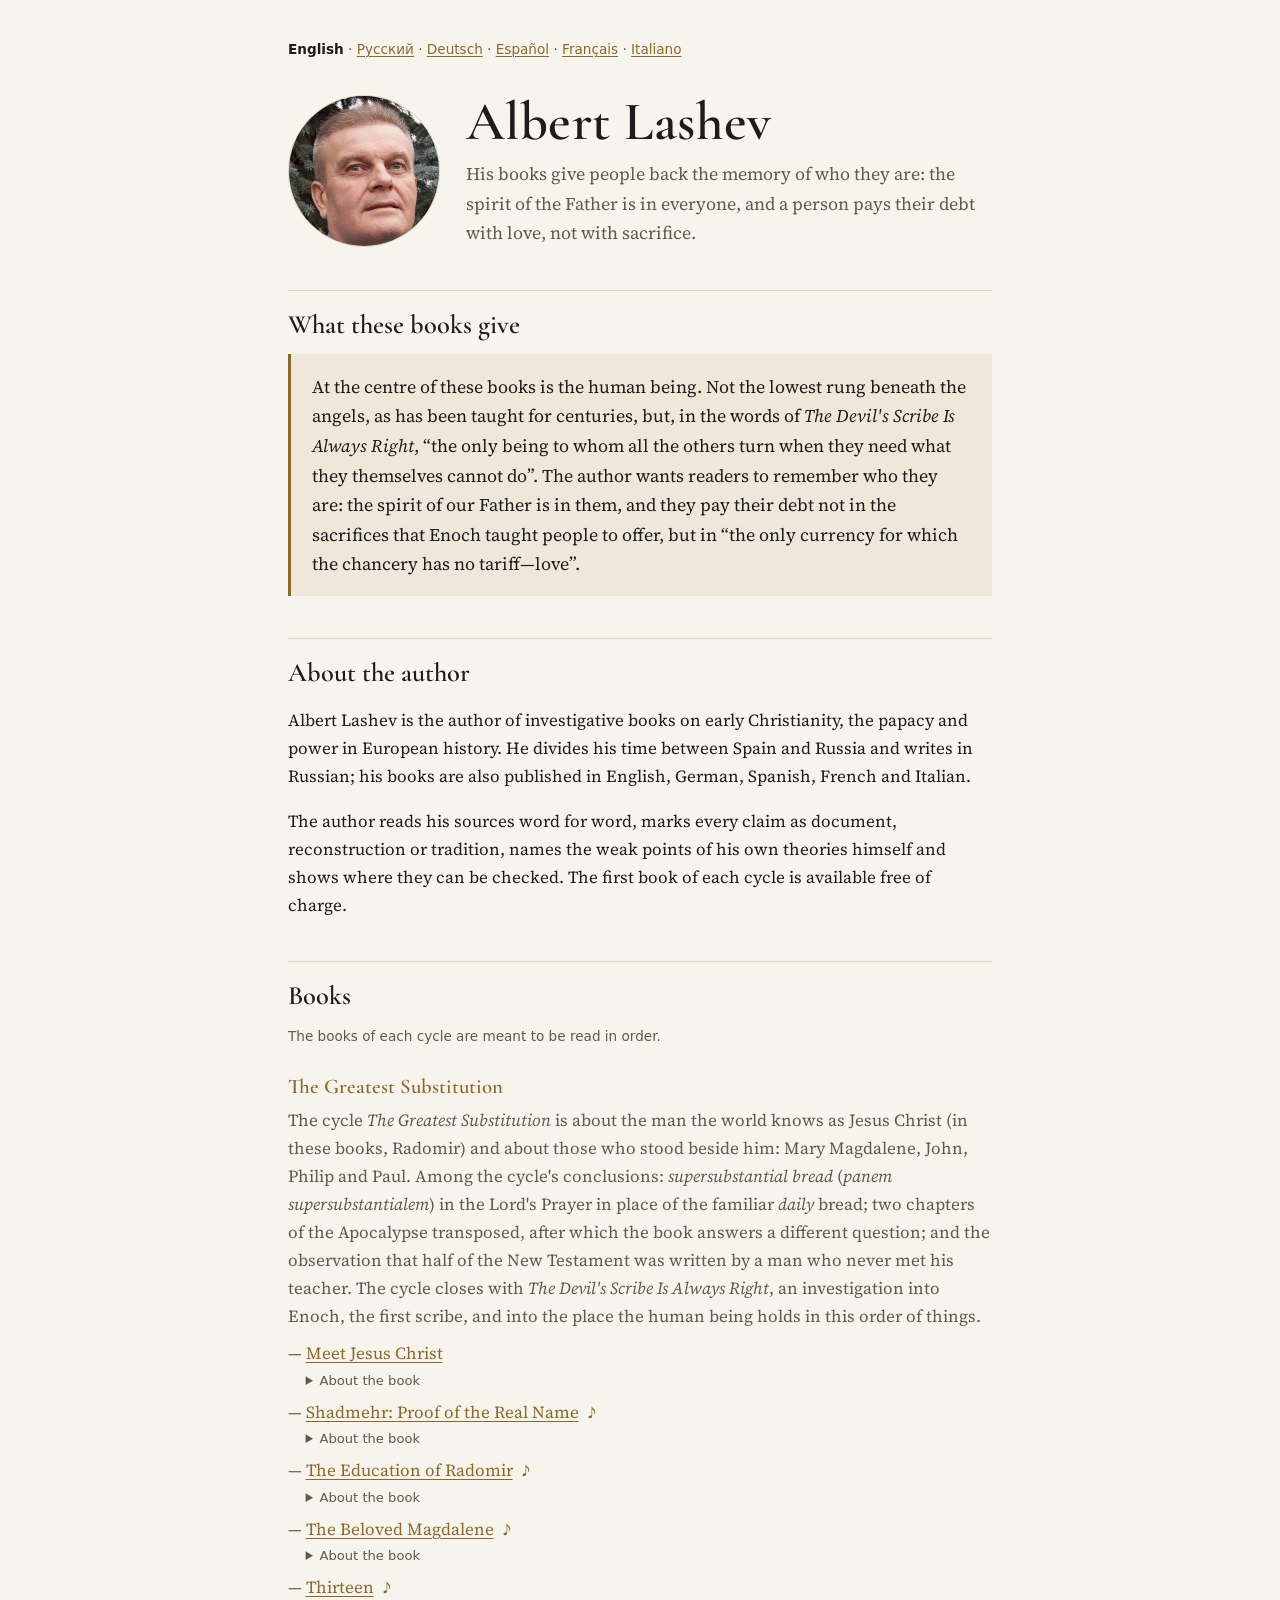
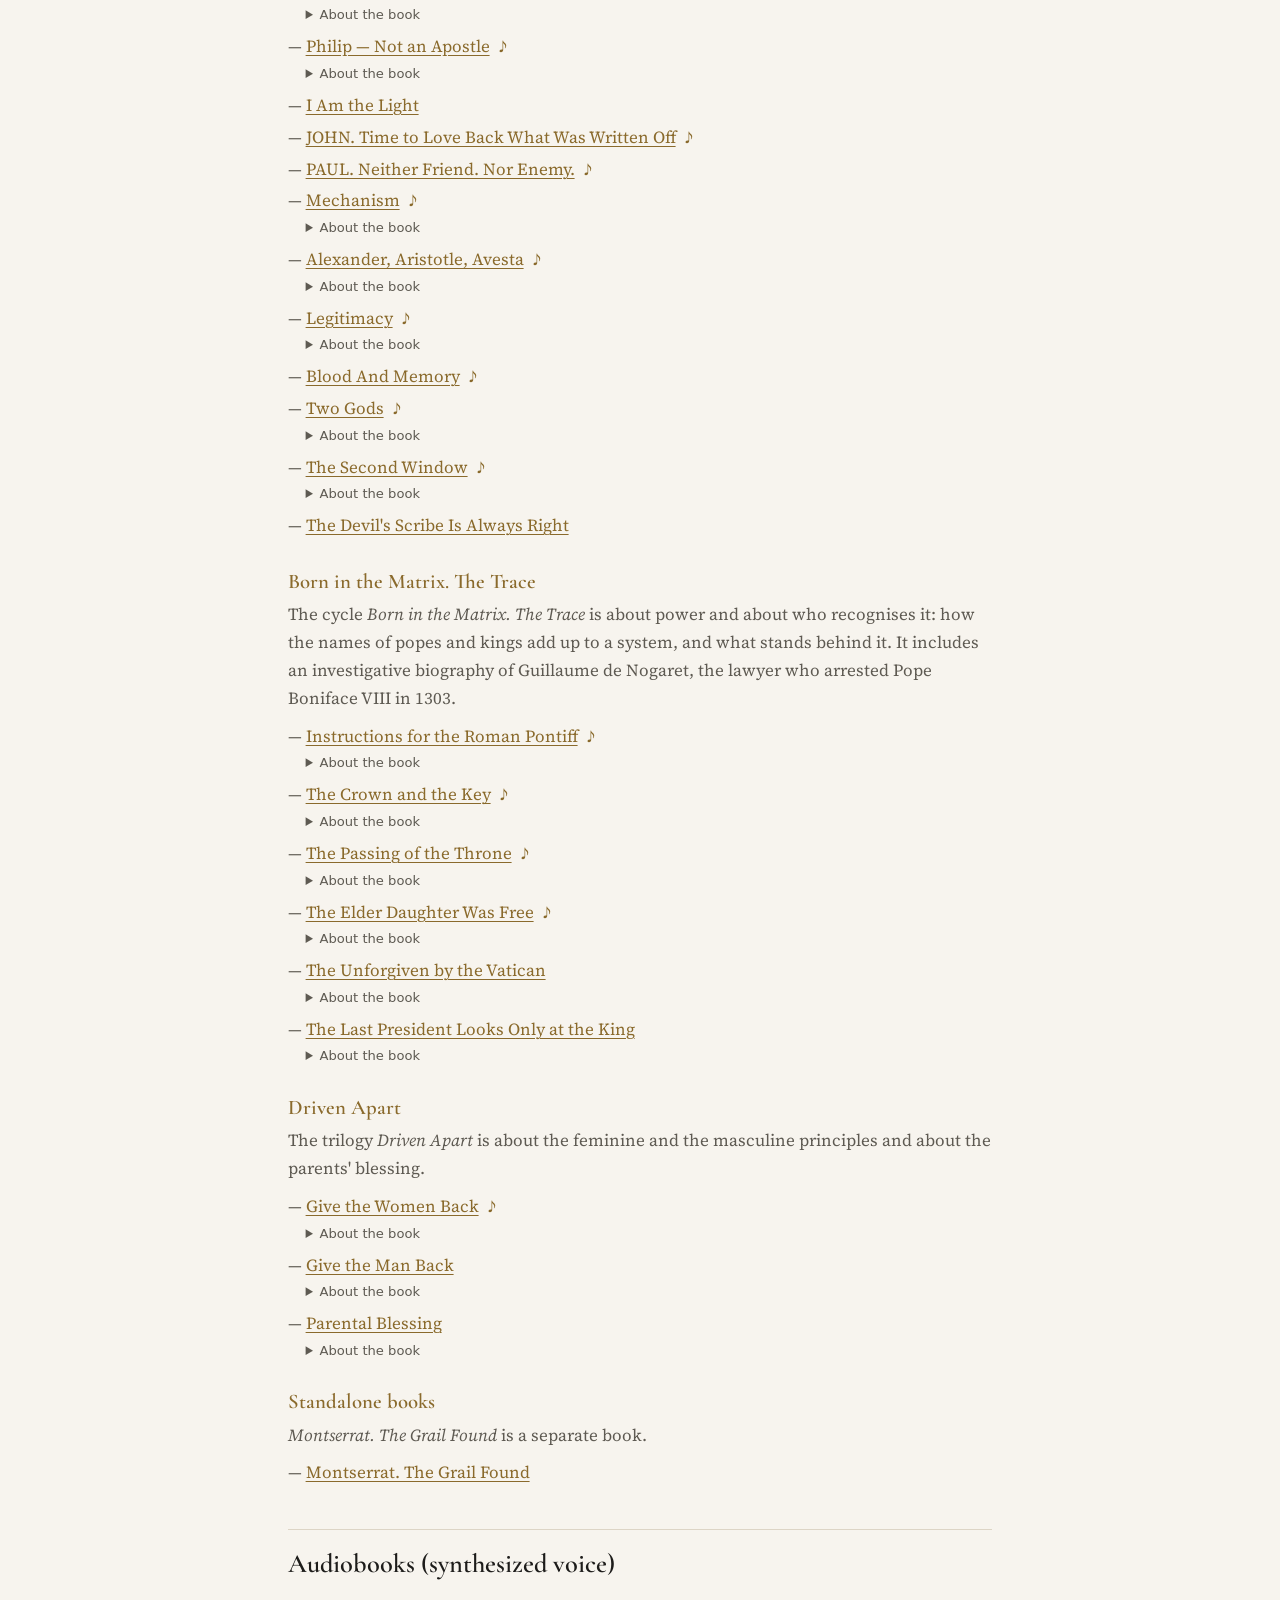
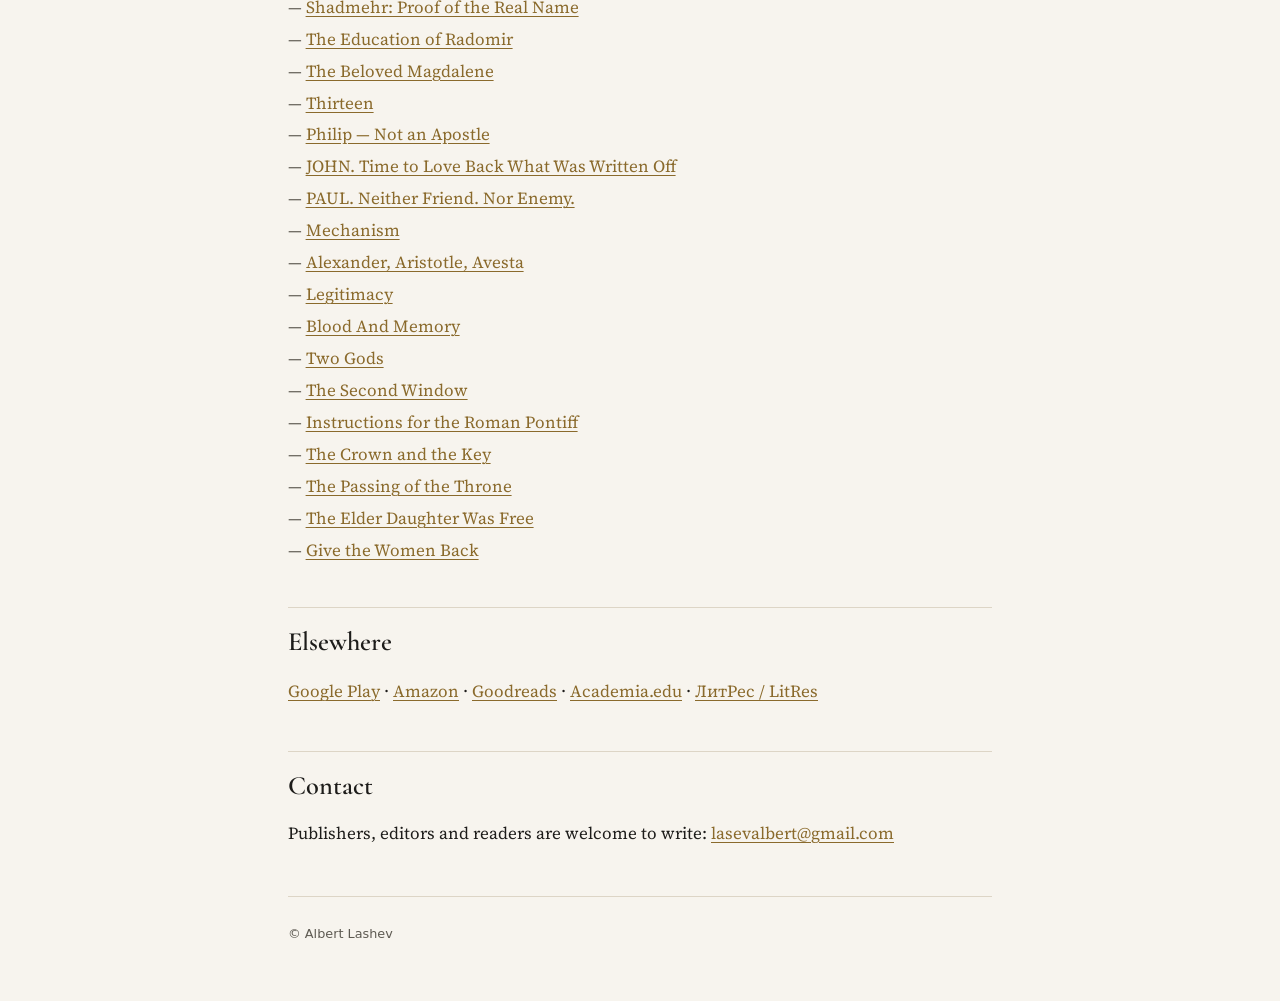
==== commit 0babde4c: "Site: add author-approved book descriptions (RU 20, EN 20, DE 15, ES 2, FR 1) as collapsible blocks " ====
--- a/docs/index.html
+++ b/docs/index.html
@@ -8,7 +8,7 @@
 <main>
 <section><h2>What these books give</h2><blockquote>At the centre of these books is the human being. Not the lowest rung beneath the angels, as has been taught for centuries, but, in the words of <em>The Devil's Scribe Is Always Right</em>, “the only being to whom all the others turn when they need what they themselves cannot do”. The author wants readers to remember who they are: the spirit of our Father is in them, and they pay their debt not in the sacrifices that Enoch taught people to offer, but in “the only currency for which the chancery has no tariff—love”.</blockquote></section>
 <section><h2>About the author</h2><p>Albert Lashev is the author of investigative books on early Christianity, the papacy and power in European history. He divides his time between Spain and Russia and writes in Russian; his books are also published in English, German, Spanish, French and Italian.</p><p>The author reads his sources word for word, marks every claim as document, reconstruction or tradition, names the weak points of his own theories himself and shows where they can be checked. The first book of each cycle is available free of charge.</p></section>
-<section><h2>Books</h2><p class="note">The books of each cycle are meant to be read in order.</p><section class="cycle"><h3>The Greatest Substitution</h3><p class="lead">The cycle <em>The Greatest Substitution</em> is about the man the world knows as Jesus Christ (in these books, Radomir) and about those who stood beside him: Mary Magdalene, John, Philip and Paul. Among the cycle's conclusions: <em>supersubstantial bread</em> (<em>panem supersubstantialem</em>) in the Lord's Prayer in place of the familiar <em>daily</em> bread; two chapters of the Apocalypse transposed, after which the book answers a different question; and the observation that half of the New Testament was written by a man who never met his teacher. The cycle closes with <em>The Devil's Scribe Is Always Right</em>, an investigation into Enoch, the first scribe, and into the place the human being holds in this order of things.</p><ul class="books"><li><a href="https://play.google.com/store/books/details?id=B33jEQAAQBAJ">Meet Jesus Christ</a></li><li><a href="https://play.google.com/store/books/details?id=Vtv2EQAAQBAJ">Shadmehr: Proof of the Real Name</a> <a class="aud" href="https://play.google.com/store/audiobooks/details?id=AQAAAEAGtQL1FM" title="audio">♪</a></li><li><a href="https://play.google.com/store/books/details?id=sMX0EQAAQBAJ">The Education of Radomir</a> <a class="aud" href="https://play.google.com/store/audiobooks/details?id=AQAAAEAGNVt1TM" title="audio">♪</a></li><li><a href="https://play.google.com/store/books/details?id=xsj0EQAAQBAJ">The Beloved Magdalene</a> <a class="aud" href="https://play.google.com/store/audiobooks/details?id=AQAAAEAGdWY1cM" title="audio">♪</a></li><li><a href="https://play.google.com/store/books/details?id=llcAEgAAQBAJ">Thirteen</a> <a class="aud" href="https://play.google.com/store/audiobooks/details?id=AQAAAEAGtRL1BM" title="audio">♪</a></li><li><a href="https://play.google.com/store/books/details?id=zcP0EQAAQBAJ">Philip — Not an Apostle</a> <a class="aud" href="https://play.google.com/store/audiobooks/details?id=AQAAAEAGtUf1UM" title="audio">♪</a></li><li><a href="https://play.google.com/store/books/details?id=hJ_kEQAAQBAJ">I Am the Light</a></li><li><a href="https://play.google.com/store/books/details?id=oVUAEgAAQBAJ">JOHN. Time to Love Back What Was Written Off</a> <a class="aud" href="https://play.google.com/store/audiobooks/details?id=AQAAAEAGdQ41GM" title="audio">♪</a></li><li><a href="https://play.google.com/store/books/details?id=lpYHEgAAQBAJ">PAUL. Neither Friend. Nor Enemy.</a> <a class="aud" href="https://play.google.com/store/audiobooks/details?id=AQAAAEAGZU4lWM" title="audio">♪</a></li><li><a href="https://play.google.com/store/books/details?id=-lcAEgAAQBAJ">Mechanism</a> <a class="aud" href="https://play.google.com/store/audiobooks/details?id=AQAAAEAGNRt1DM" title="audio">♪</a></li><li><a href="https://play.google.com/store/books/details?id=EdXiEQAAQBAJ">Alexander, Aristotle, Avesta</a> <a class="aud" href="https://play.google.com/store/audiobooks/details?id=AQAAAEAG5WmlfM" title="audio">♪</a></li><li><a href="https://play.google.com/store/books/details?id=Vcr0EQAAQBAJ">Legitimacy</a> <a class="aud" href="https://play.google.com/store/audiobooks/details?id=AQAAAEAGtXz1aM" title="audio">♪</a></li><li><a href="https://play.google.com/store/books/details?id=JVgAEgAAQBAJ">Blood And Memory</a> <a class="aud" href="https://play.google.com/store/audiobooks/details?id=AQAAAEAGtVL1RM" title="audio">♪</a></li><li><a href="https://play.google.com/store/books/details?id=aVgAEgAAQBAJ">Two Gods</a> <a class="aud" href="https://play.google.com/store/audiobooks/details?id=AQAAAEAGNXp1bM" title="audio">♪</a></li><li><a href="https://play.google.com/store/books/details?id=1ob3EQAAQBAJ">The Second Window</a> <a class="aud" href="https://play.google.com/store/audiobooks/details?id=AQAAAEAGtWL1dM" title="audio">♪</a></li><li><a href="https://play.google.com/store/books/details?id=cZEcEgAAQBAJ">The Devil's Scribe Is Always Right</a></li></ul></section><section class="cycle"><h3>Born in the Matrix. The Trace</h3><p class="lead">The cycle <em>Born in the Matrix. The Trace</em> is about power and about who recognises it: how the names of popes and kings add up to a system, and what stands behind it. It includes an investigative biography of Guillaume de Nogaret, the lawyer who arrested Pope Boniface VIII in 1303.</p><ul class="books"><li><a href="https://play.google.com/store/books/details?id=CuHsEQAAQBAJ">Instructions for the Roman Pontiff</a> <a class="aud" href="https://play.google.com/store/audiobooks/details?id=AQAAAEAGNXt1bM" title="audio">♪</a></li><li><a href="https://play.google.com/store/books/details?id=-5jvEQAAQBAJ">The Crown and the Key</a> <a class="aud" href="https://play.google.com/store/audiobooks/details?id=AQAAAEAGNWZ1cM" title="audio">♪</a></li><li><a href="https://play.google.com/store/books/details?id=KjH2EQAAQBAJ">The Passing of the Throne</a> <a class="aud" href="https://play.google.com/store/audiobooks/details?id=AQAAAEAGdU41WM" title="audio">♪</a></li><li><a href="https://play.google.com/store/books/details?id=kzT2EQAAQBAJ">The Elder Daughter Was Free</a> <a class="aud" href="https://play.google.com/store/audiobooks/details?id=AQAAAEAGNSZ1MM" title="audio">♪</a></li><li><a href="https://play.google.com/store/books/details?id=AlcAEgAAQBAJ">The Unforgiven by the Vatican</a></li><li><a href="https://play.google.com/store/books/details?id=nwL9EQAAQBAJ">The Last President Looks Only at the King</a></li></ul></section><section class="cycle"><h3>Driven Apart</h3><p class="lead">The trilogy <em>Driven Apart</em> is about the feminine and the masculine principles and about the parents' blessing.</p><ul class="books"><li><a href="https://play.google.com/store/books/details?id=abjiEQAAQBAJ">Give the Women Back</a> <a class="aud" href="https://play.google.com/store/audiobooks/details?id=AQAAAEAGdUY1UM" title="audio">♪</a></li><li><a href="https://play.google.com/store/books/details?id=r4gMEgAAQBAJ">Give the Man Back</a></li><li><a href="https://play.google.com/store/books/details?id=PeYMEgAAQBAJ">Parental Blessing</a></li></ul></section><section class="cycle"><h3>Standalone books</h3><p class="lead"><em>Montserrat. The Grail Found</em> is a separate book.</p><ul class="books"><li><a href="https://play.google.com/store/books/details?id=Ij_hEQAAQBAJ">Montserrat. The Grail Found</a></li></ul></section></section>
+<section><h2>Books</h2><p class="note">The books of each cycle are meant to be read in order.</p><section class="cycle"><h3>The Greatest Substitution</h3><p class="lead">The cycle <em>The Greatest Substitution</em> is about the man the world knows as Jesus Christ (in these books, Radomir) and about those who stood beside him: Mary Magdalene, John, Philip and Paul. Among the cycle's conclusions: <em>supersubstantial bread</em> (<em>panem supersubstantialem</em>) in the Lord's Prayer in place of the familiar <em>daily</em> bread; two chapters of the Apocalypse transposed, after which the book answers a different question; and the observation that half of the New Testament was written by a man who never met his teacher. The cycle closes with <em>The Devil's Scribe Is Always Right</em>, an investigation into Enoch, the first scribe, and into the place the human being holds in this order of things.</p><ul class="books"><li><a href="https://play.google.com/store/books/details?id=B33jEQAAQBAJ">Meet Jesus Christ</a><details class="desc"><summary>About the book</summary><p>“This story does not begin in a manger in Bethlehem, but under the starry sky of Cappadocia. It does not continue on the roads of Galilee, but on the turbulent waters of the Bosphorus. And it does not end in Jerusalem, but at the heart of a future empire.”</p><p>This book is neither a theological treatise nor an atheist polemic. It is an investigation. It draws on 127 canonical and apocryphal texts, archaeological data, linguistic expertise and comparative religious studies — and reconstructs the true biography of a man whom the whole world knows, yet almost no one truly knows.</p><p>Christ was born not in Bethlehem but in Cappadocia. He preached not in Jerusalem but in Byzantium. He was not executed — he was rescued. And he died a very old man in Kashmir, where his tomb stands to this day.</p><p>The book goes through every stage: royal descent from the Ariobarzanid dynasty; years of learning among the “white priests” in Egypt; preaching on the shores of the Bosphorus; the trial, Pilate's conspiracy and a carefully planned staging of the execution. The Shroud is read not as a relic but as a protocol of material analysis: the fabric, the pollen, the isotope trail of the water this man drank. Mary Magdalene is not a disciple but a queen: his wife, the mother of his children, the flight to Gaul and the birth of the Merovingians.</p><p>And then — the operation that concealed all of it. Empress Helena gave the new religion its heart — Jerusalem. Eusebius of Caesarea gave it its mind and memory — canon and history. “Together they did not merely found a state Church. They accomplished the greatest substitution in history”. The second part of the book leads to Babylon — and to the question of why it was necessary to “move” Paradise.</p><p>“Christ” is a job description written by the victors. “Radomir” is the name given to him by his parents at the dawn of the spring equinox. The difference between them is the difference between a living human being and a theological construct.</p><p>“It is the story of how salvation can come not only through miracle but through reason, through ingenuity, and through people's readiness to help one another in defiance of circumstance.”</p><p>Meet Jesus Christ opens the cycle The Greatest Substitution; the books of the cycle are read in order. At the heart of these books is the human being: they give a person back the memory of who they are. The spirit of the Father is in everyone, and a person repays their debt with love, not with sacrifice.</p></details></li><li><a href="https://play.google.com/store/books/details?id=Vtv2EQAAQBAJ">Shadmehr: Proof of the Real Name</a> <a class="aud" href="https://play.google.com/store/audiobooks/details?id=AQAAAEAGtQL1FM" title="audio">♪</a><details class="desc"><summary>About the book</summary><p>“A name is the first thing a man receives and the last thing taken from him.”</p><p>Today two billion people pronounce a name that never existed. “Jesus Christ” is a Greek transliteration of a common Aramaic name and a ritual title, “the anointed one”. A job description. Not the name of a specific man from a specific lineage.</p><p>This book is neither theology nor a dispute about faith. “We are not looking for theological truth. Not for revelation. Not for faith.” The investigation looks for one word — the word by which a man was called who was born in the first century in Cappadocia, into a family of Iranian origin, at the Spring Equinox.</p><p>The answer is SHADMEHR, “the joy of Mithra”. SHAD — joy. MEHR — Mithra, the God of Light and Covenant: in the first century, for any educated inhabitant of Cappadocia, this word carried the name of the God. The town of SHADMEHR stands on the map of Iran today, in Razavi Khorasan Province, and living people bear the name. On another branch of the same language tree it sounds as RADOMIR. Not a borrowing — one name in two languages of one family, like the Russian mat’ and the English mother.</p><p>Then the investigation follows the chronology of destruction. Three traditions kept the true name — the Iranian, the Proto-Indo-European (in its Proto-Slavic form) and the Gnostic. Five blows fell on them, centuries apart: Eusebius’s canon in the fourth century, Persia’s conquest by the Arabs in the seventh, the displacement of the runic system of images in the tenth, Peter the Great’s civil script in the eighteenth, and the spelling reform of 1918, which merged МИР, peace, and МIР, the Universe, into one word. “Five events. Each with its own cause. Its own agents. Its own motives. No coordination.” Yet the cumulative effect is as though someone had been methodically removing everything that might help one question to be asked.</p><p>The system acted where it could: in texts. “But a root is not in a manuscript. A toponym is not in the canon. Pollen is not in a decree.” The book brings independent lines to one point: Strabo and the sanctuaries of Mithra in Cappadocia; the coins of the Ariobarzanids, carrying Iranian names right through the age of Hellenisation; the tombstone of Pantera of Sidon in the museum at Bad Kreuznach; the mother’s name, Maryam; and the physical data of the Shroud — pollen from the Bosphorus and from Cappadocia, silver of the Cappadocian-Byzantine mints, the isotopes of Bosphorus water.</p><p>The method is named directly: every assertion has a status — proven, reconstruction, observation, tradition. That the name SHADMEHR was natural to the Cappadocian aristocracy of the first century — proven. That this particular man bore it — a reconstruction, and the book says so. “The investigation gains nothing by passing off the probable as the proven. It gains by telling them apart.”</p><p>Every step can be checked independently: a dictionary of Proto-Indo-European roots, a museum catalogue, a map of Iran, the text of Strabo. “Do not agree in advance. Verify.”</p><p>“Take away the name — and an office remains. Give the name back — and the man returns.”</p><p>This book belongs to the cycle The Greatest Substitution; the books of the cycle are read in order. At the heart of these books is the human being: they give a person back the memory of who they are. The spirit of the Father is in everyone, and a person repays their debt with love, not with sacrifice.</p></details></li><li><a href="https://play.google.com/store/books/details?id=sMX0EQAAQBAJ">The Education of Radomir</a> <a class="aud" href="https://play.google.com/store/audiobooks/details?id=AQAAAEAGNVt1TM" title="audio">♪</a><details class="desc"><summary>About the book</summary><p>“The question worth asking is simple: why is an educated child a heresy?”</p><p>The official Gospels describe an adult man: thirty years old, the Jordan, the ministry begins. What came before is more than twenty years of silence. Childhood removed. Education removed. The Infancy Gospel of Thomas, with its educated boy, was declared heretical by Irenaeus of Lyon in 180 CE. “Because an educated child prompts the next question — where did he study?”</p><p>This book answers it.</p><p>The investigation begins with what cannot be removed. In a museum in the German town of Bad Kreuznach stands a gravestone: Tiberius Julius Abdes Pantera, archer from Sidon, first century. Three independent traditions, hostile to one another — Roman, Jewish and Arabic — preserved the same name for the father. Not Joseph. Pantera. Rule One of the book: “A Hostile Witness Is Worth More Than a Friendly One”. The Babylonian Talmud and the pagan philosopher Celsus wished to discredit this man — and both preserved Egypt.</p><p>Egypt was no chance refuge. Herod was hunting the newborn heir of the Ariobarzanid line, and the family — Maryam, the steward Joseph and the infant — settled in the Egyptian Babylon, on the Nile, where the church of Abu Serga stands above an ancient crypt. Eight kilometers from Heliopolis, where, according to Strabo, Plato studied for thirteen years. “Plato arrived in Heliopolis already a formed philosopher and received a course of study. Radomir arrived at four. He did not receive a course; he received an upbringing.”</p><p>The book reconstructs the program of the priestly school, designed for twenty years: the forty-two books of Hermes Trismegistus described by Clement of Alexandria, medicine, the astronomy of cycles, the teaching of the First Principle — Ra-Atum, who in John becomes the Logos: “In the beginning was the Word.” And the first lesson, before astronomy and medicine, the Instructions of Ptahhotep: “Do not be arrogant because of your knowledge”.</p><p>Hence what would later be called miracles. King Abgar wrote to him: “I have heard that you heal without medicines or herbs.” Hence the parable in which the fisherman hears about fish and the philosopher hears about Logos. “It was not charisma. It was education.”</p><p>Then Caesarea of Cappadocia: the return not of a traveler but of an heir. And a team assembled before Byzantium: Peter and Andrew, the sons of Zebedee, Matthew the tax collector, Simon the Zealot, Philip, Nathanael. Abgar offered him a city and asylum — he declined: “everything for which I was sent must be accomplished here.”</p><p>The epilogue names what he said in Byzantium: “The First Principle is accessible to every person directly — without intermediary, without temple, without payment.” And the logion of Thomas: “The Kingdom is within you and outside you.”</p><p>The book honestly separates physical evidence, documented testimony and reconstruction — and asks only one thing: “read to the end before objecting”.</p><p>“There was a man. With a specific name. A specific origin. A specific education.”</p><p>This book belongs to the cycle The Greatest Substitution; the books of the cycle are read in order. At the heart of these books is the human being: they give a person back the memory of who they are. The spirit of the Father is in everyone, and a person repays their debt with love, not with sacrifice.</p></details></li><li><a href="https://play.google.com/store/books/details?id=xsj0EQAAQBAJ">The Beloved Magdalene</a> <a class="aud" href="https://play.google.com/store/audiobooks/details?id=AQAAAEAGdWY1cM" title="audio">♪</a><details class="desc"><summary>About the book</summary><p>“Ask anyone on the street who Mary Magdalene was, and the answer comes quickly: a sinner, a prostitute, a repentant woman weeping at the feet of Christ.”</p><p>This image has a starting point. In the autumn of 591, Pope Gregory the First, in a single homily, fused three different women of the Gospels into one harlot. Three hundred years earlier, Hippolytus of Rome had called her Apostola Apostolorum — the Apostle to the Apostles. “This was not interpretation. It was substitution.” In 1969 Rome, with a quiet correction in the liturgical calendar, removed her identification with the sinner. Without explanation. “A half-restoration, sufficient to acknowledge an error, insufficient to reveal the truth.”</p><p>The investigation restores what came before Gregory — clue by clue.</p><p>Her name is not a toponym but a title. Migdal means tower. Radomir named his people by their function: Cephas — the Rock, Boanerges — the Sons of Thunder. In this sequence the tower is the final guardian, “the one who carries the archive when all else falls”. Papyrus 66, the earliest surviving complete manuscript of the Gospel of John, preserves traces of edits to her role as early as the turn of the second and third centuries. “This is not theory. It is palaeography”.</p><p>Her position. Luke names her first, before Joanna, the wife of the manager of Herod's household; the women of the circle provided for the mission “out of their means”. The anointing oil cost about three hundred denarii a pound — only wealthy citizens could buy it. Magdalene was wealthy: she came from a great lineage of priests of southern France. The anointing was not a gesture of tenderness but “an act of priestly power”. And the “seven demons” are “the formula for completing an initiation, not a medical diagnosis”.</p><p>Her speech is the language of an initiate. In the Gospel of Mary the soul ascends through the Powers, the last of which takes seven forms: the seven Powers of Wrath. In the Pistis Sophia, of one hundred and fifteen key questions, sixty-seven are asked by her and seven by Peter. Radomir tells her: “Mary, you are she who will be the inheritor of all the Kingdom of the Light.” “Inheritor — not disciple, not follower.”</p><p>“He: the male branch, Cappadocia, Heliopolis. She: the female branch, Provence, Anahita.” “Their union was not a romantic story” — it was the joining of two priestly lines of one ancient tradition.</p><p>Provence. A boat without oars or sails, a landing at the mouth of the Rhône — “not a group of refugees”. The cave of Sainte-Baume was a place of veneration before her, and the moment you enter, you see that “this is not a cell. It is a hall”. She spent thirty years there, and the book shows that “those thirty years were ministry, not penitence”. Then the interception: in 1279, thirty-five years after Montségur, Charles II of Anjou “discovered” the relics, and in 1295 they were handed to the Dominicans. DNA technology has existed for decades — and there is no published test of the Saint-Maximin bones. “There is no headline. No test. Silence.”</p><p>Then the book goes where the documents end, and says so plainly: the tombs of the mother, Maryam, and the pattern of their concealment; the parting — “we will meet again”; the children, David and Sophia. “North and south. Sword and wisdom. King and priestess.” “This book does not claim to know the truth. It claims to know the best available reconstruction.”</p><p>“A priestess. A Tower. An heir.” “A fortress can be burned. What is already inside cannot.”</p><p>This book belongs to the cycle The Greatest Substitution; the books of the cycle are read in order. At the heart of these books is the human being: they give a person back the memory of who they are. The spirit of the Father is in everyone, and a person repays their debt with love, not with sacrifice.</p></details></li><li><a href="https://play.google.com/store/books/details?id=llcAEgAAQBAJ">Thirteen</a> <a class="aud" href="https://play.google.com/store/audiobooks/details?id=AQAAAEAGtRL1BM" title="audio">♪</a><details class="desc"><summary>About the book</summary><p>“While the entire Christian world looked toward Jerusalem, the tomb stood quietly in Kashmir and waited.”</p><p>In the Khaniyar quarter of old Srinagar stands Roza Bal. The name of the man buried there is Yuz Asaf, the leader of the healed. The tomb is first mentioned in 112 CE. The inner sarcophagus lies on an east-west axis — the common Indo-European rite; over it lies a tombstone oriented north-south. “Someone deliberately concealed the original rite beneath a Muslim one.” Beside the grave are stone footprints with marks; the custodians themselves call them the marks of the nails. “There is no history of crucifixion in Kashmir.”</p><p>The book poses the question it must close before anything else: “Is this the same man?” And it answers not with faith but by comparison. The three-dimensional reconstruction from the Shroud: a height between 175 and 182 centimeters, broad shoulders, an Iranian-Anatolian facial type — the same as on the coins of the Ariobarzanids. Five descriptions from different eras, whose authors had no knowledge of one another. In Kashmir the dead were cremated, yet this man was buried — as an enlightened one or as a foreigner. At Lake Manasarovar, when King Shalivahana asks who he is, he answers: Son of God. And adds: “My work among foreigners is complete.” The book notes at once that the manuscripts of this text are late and takes it as evidence of a living tradition. “Not the words of a tired wanderer. The language of a report.” “Seven parameters. No contradictions.”</p><p>The second part is about the number. “Twelve is the official version”. “But behind each of these instances of twelve stands a removed thirteenth”. The thirteenth constellation, Ophiuchus, was set outside the zodiac. The thirteenth month vanished from the count of the year. Magdalene stands not in the list of apostles but above it. In the Gospel of Judas, Radomir tells him: “you will become the thirteenth”. At the Last Supper he says: “What you are going to do, do quickly.” The book reads this as an assignment, not a betrayal. “He did not betray. He executed.”</p><p>The texts are evidence too. Matthew writes like an accountant, Mark in the language of a military dispatch, Luke as a man of external relations, John as the keeper of the deepest knowledge. What entered the canon were instruments of power; what was excluded was testimony. In 1945 a jar of leather-bound codices was found at Nag Hammadi in Egypt. There are thirteen of them. “Pollen does not lie. Neither do texts.”</p><p>“Radomir was not gathering disciples. He was appointing officers.” The paths of the apostles radiate from a single point — from Byzantium, not from Jerusalem. And the last line leads to first-century Kashmir: around 100 CE Kanishka's Buddhist council met at Harwan, and his coins show Mithras beside the Buddha. Mahayana teaches that the nature of the Buddha is within each person; Radomir taught that the Kingdom of God is within you. “One proposition, spoken in two languages, in one city, at one moment in time.”</p><p>“This book does not argue for the truth of any religion. It shows that one story was rewritten.” “This is not faith. These are physical facts. They can be checked.”</p><p>This book belongs to the cycle The Greatest Substitution; the books of the cycle are read in order. At the heart of these books is the human being: they give a person back the memory of who they are. The spirit of the Father is in everyone, and a person repays their debt with love, not with sacrifice.</p></details></li><li><a href="https://play.google.com/store/books/details?id=zcP0EQAAQBAJ">Philip — Not an Apostle</a> <a class="aud" href="https://play.google.com/store/audiobooks/details?id=AQAAAEAGtUf1UM" title="audio">♪</a><details class="desc"><summary>About the book</summary><p>“This book is about a man who is not there.”</p><p>Not one line in his own hand survives. No confession of faith. No tomb. In three of the four Gospels he is a line in a list. “And upon this man, who left nothing behind, history hung more than upon any of his companions: two different gospels under his name, a legendary Acts, a cult, a tomb, another man's daughters, and another man's death.”</p><p>“Little from him — much under his name.” That is the book's first question; the last concerns the machine that produces such asymmetries.</p><p>In John, Philip is alive. He is not called — he is found: the only one of the Twelve whom Radomir sought out himself and took with two words, “Follow me”. “That is not how you talk a stranger round. That is how you collect the man you came for.” Bethsaida was no fishing village but the polis of Julias, named from the house of Caesar: so say the coin, Pliny and Josephus. His name, “lover of horses”, the royal name of Macedon, Radomir did not change: it already carried what was needed. Both his lines rest on one Greek word, “enough”: two hundred denarii would not be enough; and in the upper room, “Lord, show us the Father, and it is enough for us”. A pragmatist. A doorkeeper. A translator between worlds.</p><p>What was done to him — by the documents. He was merged with Philip the deacon, and the editing flowed one way: from deacon to Apostle. Another man's daughters, another man's tomb at Hierapolis, another man's death were stitched onto him. Eusebius printed incompatible versions of the daughters in neighbouring chapters — “a seam within a single binding”. By the 370s two different gospels circulated under his name. A whole nest was cut from the common memory: Nathanael, Cana, the wedding. A second-century testimony says he was no martyr.</p><p>Why — the book lays a stone and a list side by side. The Temple barrier slab threatens death to a foreigner stepping towards the sanctuary. Among the Twelve, at the very entrance, stand two men with Greek names. “The wall that executes the foreigner — and a staff that holds the door open for him.” Philip alone makes no confession of faith. “There was nothing to erase — he did not confess, he served.” He asks to be shown the Father and hears: “Whoever has seen me has seen the Father”. For the book he is a man of the old faith: in the inner circle, a living refutation of the founding myth. “Such a man is not refuted. Such a man is erased”.</p><p>The Hellenes came to him: “he does not read them the terms, does not check them for purity, does not take a payment”. “He opened, passed them on, and stepped aside.” Hence the reader's criterion: “the one who opens and steps aside is a guardian; the one who plants himself in the doorway and takes is a collector. A guardian serves the passage. A collector feeds on the passage.” The machine that works by the name erases guardians and hangs their names on the door where the till stands. The book invents no conspiracy: “A vector with no headquarters. A current with no pump.”</p><p>The investigation finds “a guardian of the old world, posted at the door through which the message entered the world of the many”. He held it open and “departed without leaving a door to himself”. The book restores not his biography — no one wrote it down — but his office. “As long as the word guardian is remembered at the door, the till in the doorway stands there unlawfully.”</p><p>“The next time you stand before someone's door to the truth — to any truth: to knowledge, to faith, to your own soul — watch what the doorkeeper does. Does he step aside — or does he present the bill?”</p><p>This book belongs to the cycle The Greatest Substitution; the books of the cycle are read in order. At the heart of these books is the human being: they give a person back the memory of who they are. The spirit of the Father is in everyone, and a person repays their debt with love, not with sacrifice.</p></details></li><li><a href="https://play.google.com/store/books/details?id=hJ_kEQAAQBAJ">I Am the Light</a></li><li><a href="https://play.google.com/store/books/details?id=oVUAEgAAQBAJ">JOHN. Time to Love Back What Was Written Off</a> <a class="aud" href="https://play.google.com/store/audiobooks/details?id=AQAAAEAGdQ41GM" title="audio">♪</a></li><li><a href="https://play.google.com/store/books/details?id=lpYHEgAAQBAJ">PAUL. Neither Friend. Nor Enemy.</a> <a class="aud" href="https://play.google.com/store/audiobooks/details?id=AQAAAEAGZU4lWM" title="audio">♪</a></li><li><a href="https://play.google.com/store/books/details?id=-lcAEgAAQBAJ">Mechanism</a> <a class="aud" href="https://play.google.com/store/audiobooks/details?id=AQAAAEAGNRt1DM" title="audio">♪</a><details class="desc"><summary>About the book</summary><p>“Every crime has a weapon, a place, a time, and executors.”</p><p>“This is not a theological dispute — it is forensic investigation.” The question of this book is not who was substituted, but how. What instruments, what people, what sequence of actions held the substitution in place for seventeen centuries.</p><p>The weapon is one word. The Greek σταυρός is translated as “cross” in every Bible and in every catechism. But an ordinary dictionary — Liddell &amp; Scott, Thayer’s Greek Lexicon — says something else: an upright post, a stake, a pile. In Thucydides and Xenophon these are stakes and piles. In Josephus Flavius, posts of execution. Forensic expert Frederick Zugibe established that the angle of blood flow on the Shroud corresponds to vertically raised arms. N. A. Morozov, in his seven-volume work “Christ”, wrote “posting” instead of “crucifixion”. “Post — not cross. Place — not Jerusalem.”</p><p>The place is a hill with a view of the harbor. Golgotha comes from the Aramaic Gulgoleth, “skull”. Xerolofos, the second hill of Constantinople, is literally “the dry hill”, the bare hill. One name in two languages. In early texts, ships in the harbor could be seen from the height of the instrument of execution. From Jerusalem to the nearest sea is about seventy kilometers. Directly beneath Xerolofos lies the Golden Horn bay.</p><p>On this hill Constantine erected his column. Its foundation is nearly four times wider than the column itself. Sealed into the base: the Palladium, the Axe of Noah, the alabaster vessel of Mary Magdalene, “particles of the True Cross”. The book reads this list not as a catalog of relics, but as the protocol of a ritual consecration of a place. Constantine sealed memory in stone. He thought he was burying it. It turned out he preserved it.</p><p>The executors are five. Constantine, the client. Eusebius of Caesarea, the ideological architect. Macarius, the director on the ground: he chose where to dig, and he determined which cross was the true one. Helena, the public face: while she was “discovering” holy sites in Jerusalem, Constantine was building the column in Constantinople. Judas Cyriacus, the prop of legitimization. All five were canonized. “The Jerusalem find was the alibi for the Constantinople wood.”</p><p>A separate chapter tells what the operation did not manage to stop. In October, a year before the stauros, the last ship of the season carried the pregnant Magdalene and her elder son David away from Constantinople. The mouth of the Rhône, a helmsman with a pole, the cave of Sainte-Baume. Her daughter Sophia was born on the new land.</p><p>“Helena could create a narrative. But she could not override the physical evidence.” Pollen on the cloth, the isotopic trace of the water, the geometry of the foundation, the name of the hill: this evidence cannot be edited by decree. “The mass spectrometer has not read Eusebius.”</p><p>Voltaire wrote that history is a lie on which everyone has agreed. The book answers: “Not everyone.”</p><p>This book belongs to the cycle The Greatest Substitution; the books of the cycle are read in order. At the heart of these books is the human being: they give a person back the memory of who they are. The spirit of the Father is in everyone, and a person repays their debt with love, not with sacrifice.</p></details></li><li><a href="https://play.google.com/store/books/details?id=EdXiEQAAQBAJ">Alexander, Aristotle, Avesta</a> <a class="aud" href="https://play.google.com/store/audiobooks/details?id=AQAAAEAG5WmlfM" title="audio">♪</a><details class="desc"><summary>About the book</summary><p>“Why did the man who razed Thebes to the ground leave no garrison in Cappadocia?”</p><p>334 BC. Alexander of Macedon crosses the Hellespont with a debt of 1,300 talents. Not a single creditor is named in the sources. At Thebes, 30,000 people are sold into slavery. Everywhere the same pattern—Lydia, Phrygia, Cilicia: a Macedonian strategos and a garrison. In March 333 BC he enters Mazaka, the capital of Cappadocia, leaves a local man, Sabiktas, in charge—and departs without a garrison. The only time in the entire campaign.</p><p>This book is the investigation of one anomaly. It divides its own material into three tiers: facts, circumstantial evidence, the author’s reconstruction.</p><p>The facts. In Cappadocia, Strabo describes fire temples where “the Magi keep the fire eternally burning”. By its Old Iranian etymology, the name Mazaka most likely means the City of the Wise Lord. The dynasty Alexander spared was of one blood with the Ariobarzanids.</p><p>Aristotle educated Alexander from the age of thirteen. According to Mary Boyce, he held Zoroaster and the ancient order of the Magi in high esteem. Yet his own “Politics” states: “The barbarian and the slave are by nature one and the same.” The Avesta said the opposite: “One path—the path of Truth. All others are not paths.” The First Principle is accessible to every person without an intermediary. “Two texts. Two systems. They cannot coexist.”</p><p>The Avesta is not a prayer book but an archive. Astronomy, medicine, the history of cycles—and a schedule. The Zoroastrian tradition awaits three Saoshyants. N. A. Morozov, the astronomer Michael Molnar and the author of the cycle—three methods, different centuries—arrive at one date: March 20, 6 BC. On that day the Moon passed before Jupiter in the constellation of Aries.</p><p>The reconstruction: the Magi of Mazaka showed Alexander the calculation. After Cappadocia, the line of his actions bends. After Issus, the family of Darius are not hostages. At Susa, ninety officers marry Persian women. At Opis he tells the army: “I regard all men as my people.”</p><p>Then: who wrote it all down. The daily journal of the campaign went to Ptolemy. Arrian, himself governor of Cappadocia, devoted one line to March 333. The only source contemporary with the events—the Babylonian Astronomical Diary from the temple of Marduk—contradicts Arrian. Three hundred tablets lie untranslated in the British Museum.</p><p>The death of Alexander leaves three unexplained facts: there is no will, the body has never been found, and in the East a state arises under Menander I Soter, the Savior—a ruler of unknown origins.</p><p>The book does not hide the limits of what is known: “What exactly happened in the fire temple of Mazaka—the sources are silent.” And it adds: “But we know the result.”</p><p>“He was not a prophet. He was an intelligent man who received knowledge—and used it in the only way available to him. He left. And let the fires keep burning.”</p><p>This book belongs to the cycle The Greatest Substitution; the books of the cycle are read in order. At the heart of these books is the human being: they give a person back the memory of who they are. The spirit of the Father is in everyone, and a person repays their debt with love, not with sacrifice.</p></details></li><li><a href="https://play.google.com/store/books/details?id=Vcr0EQAAQBAJ">Legitimacy</a> <a class="aud" href="https://play.google.com/store/audiobooks/details?id=AQAAAEAGtXz1aM" title="audio">♪</a><details class="desc"><summary>About the book</summary><p>The question of this book: “how was the substitution maintained for seventeen centuries? Through what mechanism? Who built it, who serviced it, who paid for it?”</p><p>“The answer lies in the history of power. Not religion. Power.”</p><p>The book is written as an investigation. Every claim rests on sources. Every interpretation is kept apart from fact: the reader always knows what has been proven and what is the author’s reconstruction.</p><p>First, the man behind the project. Constantine: the son of an army officer and of Helena, about whom the sources disagree — wife or concubine. In 305 he is passed over. In 306 the troops at York proclaim him augustus — and he claims that the army “forced him”. Sol Invictus on his coins until 325. The execution of his son Crispus, then of his wife Fausta. Baptism only on his deathbed.</p><p>Then, the man who wrote the history. Eusebius of Caesarea had been excommunicated at the Synod of Antioch for his Arian sympathies. He came to Nicaea, signed a creed that condemned his own position — and became the chief historian of the winning side. He also took part in the blackening of Licinius, the co-ruler whom Constantine promised to spare and had hanged the following year.</p><p>Nicaea, 325. The council meets in the emperor’s summer palace. Constantine pays for the travel and accommodation of all participants. Only two of the 318 refuse to sign the final document. In 331 Constantine commissions Eusebius to produce fifty copies of the Scriptures. Before that, no single text called “the Bible” existed. Afterwards, everything that did not make it into those fifty copies became less authoritative. Not forbidden — simply unofficial. “We read a Bible compiled by a man who had been excommunicated for heresy.” After Nicaea, heresy becomes a state crime for the first time, and “whoever controls the definition of heresy controls everything”.</p><p>Within twenty years — a single hierarchy from Britain to Mesopotamia. The Church of the Holy Sepulchre gives the system a physical place. “Three elements. Three instruments. One system.”</p><p>The book then shows the scheme repeating. Charlemagne: illegitimate, the counselor Alcuin, a crown on Christmas Day 800. The “Donation of Constantine”: a forged document by which real lands changed hands. The Templars: creditors to kings, arrested simultaneously across France in 1307. “Every time: a wound. A narrative. A system. Every time: the public beneficiary dies. The institution remains.”</p><p>And at the end, what this mechanism was guarding. Before Nicaea, different communities read different gospels: of Thomas, of Mary, of Philip. In them is a different Christ. “A man who teaches. Who speaks in riddles. Who has disciples of both sexes. Who demands not death, not sacrifice — but understanding.”</p><p>“The mechanism described here belongs to no single era. It reproduces itself. That is what makes history not merely an archive of the past, but an instruction manual for the present.”</p><p>This book belongs to the cycle The Greatest Substitution; the books of the cycle are read in order. At the heart of these books is the human being: they give a person back the memory of who they are. The spirit of the Father is in everyone, and a person repays their debt with love, not with sacrifice.</p></details></li><li><a href="https://play.google.com/store/books/details?id=JVgAEgAAQBAJ">Blood And Memory</a> <a class="aud" href="https://play.google.com/store/audiobooks/details?id=AQAAAEAGtVL1RM" title="audio">♪</a></li><li><a href="https://play.google.com/store/books/details?id=aVgAEgAAQBAJ">Two Gods</a> <a class="aud" href="https://play.google.com/store/audiobooks/details?id=AQAAAEAGNXp1bM" title="audio">♪</a><details class="desc"><summary>About the book</summary><p>“You pray every day.”</p><p>Morning and evening, in moments of difficulty. Lord, have mercy. Lord, help me. “Are you certain you know to whom?”</p><p>This book is an investigation of the most open source there is: the Bible, read without theological filters, simply as a text. The clues remain in the very book the Church declared sacred. No one simply asked you to read it carefully.</p><p>Psalm 82: “God stands in the divine assembly; He renders judgment among the gods.” There is a supreme God — and there are gods whom He judges. One of them is Yahweh. “And he is not the supreme. He is accountable.”</p><p>The first two chapters of Genesis describe two different beings. In the first there is only Elohim, thirty-five times. He speaks, and reality arises: “bara”, creation from nothing. In the second it is Yahweh Elohim. He molds a man from the dust — “yatsar” — plants a garden, walks in the cool of the day and calls out: “Adam, where are you?” One creates the universe by his word. The other does what he can — and we see the difference in the scale of the deeds of different gods. In Job 1:6-12 Satan comes to Yahweh with a report and receives a task. In the 4th century Eusebius declared Yahweh and Elohim to be one being. Whoever disagreed was a heretic.</p><p>Then the book follows the line of witnesses. John was the only one of the twelve who remained at the place of execution. The Interrogatio Iohannis is his conversation with the Teacher at the Last Supper. In the Apocalypse: bowls of wrath, sores, beasts. Here: a disciple resting on the teacher’s breast, a question and an answer. The scene that the Apocalypse encoded in the stars, the Interrogatio tells plainly: “a third of the angels of God”. The Cathars, the “good people”, carried this tradition to Montségur: on March 2, 1244, more than two hundred people walked out of the gates voluntarily, and not one recanted. The Inquisition searched for their treatise, the Liber de duobus principiis, for seven hundred years. In 1939 a Dominican monk found it — and published it.</p><p>“Radomir carried the teaching of Elohim — the universal Creator who required no sacrifice.”</p><p>This book belongs to the cycle The Greatest Substitution; the books of the cycle are read in order. At the heart of these books is the human being: they give a person back the memory of who they are. The spirit of the Father is in everyone, and a person repays their debt with love, not with sacrifice.</p></details></li><li><a href="https://play.google.com/store/books/details?id=1ob3EQAAQBAJ">The Second Window</a> <a class="aud" href="https://play.google.com/store/audiobooks/details?id=AQAAAEAGtWL1dM" title="audio">♪</a><details class="desc"><summary>About the book</summary><p>“When we say that the Logos was begotten without intercourse, was crucified, died and rose again, we put forward nothing new beyond what you say of the sons of Jupiter.”</p><p>This was not written by an opponent of Christianity. It was written by Justin Martyr, one of its first defenders, in an apology addressed to the Emperor Antoninus Pius. Dionysus, Heracles, Perseus: the resemblance he did not deny. He explained it through the devil, who had “anticipated” the truth. But Dionysus came first. By a thousand years. And in 186 BC, two hundred years before Radomir, the Roman Senate banned the Bacchanalia. Throughout Italy. Livy records that more than six thousand people were arrested and put to death. Direct transmission of a tradition without a state intermediary became a crime against the state.</p><p>This book looks not at one man but at the mechanics. Osiris, Zarathustra, Krishna, the Buddha, Radomir, Mani. Not at the content of their teachings, but at the point of the cycle at which each of them appeared, and at how the system reacted to him. The answer is always the same: the system “was fighting the mechanics — the tradition of direct knowledge, which made the system unnecessary”.</p><p>The book names the four steps by which the window was closed each time. Block direct transmission. Remove woman. Turn the cycle into catastrophe. Occupy the name — so that “a man seeking Radomir finds Christ”.</p><p>The Apocalypse is read anew. In Greek the word means not catastrophe but the drawing back of the veil. The number 144,000 is twelve times twelve times a thousand. The seven seals are the seven planetary spheres. “Radomir did not hand John a prophecy. He handed him a map”.</p><p>A separate chapter is about a word that has been mistranslated for two thousand years. John 14:16: allon paraklēton. The Church translated paraklētos as “Comforter” or “Holy Spirit”. But allon means “another of the same kind”. If another Paraclete is promised, then the first was he himself. Montanus and Mani called themselves the Paraclete. Both claims were closed — by heresy and by execution. The book leaves the question open: “We will not tell you. You will know him yourself.”</p><p>The first sign is named in Radomir’s own words: “nothing buried that will not be raised”. Nag Hammadi, 1945: a peasant broke a jar. Qumran, 1947: a shepherd threw a stone into a cave. The texts came out of the earth literally.</p><p>The last chapter is about those who are waking. About people who from childhood felt that the official versions did not match what they sensed within. For them the authentic text “reads not as new knowledge — but as recollection”.</p><p>“Do not take me at my word. Search yourself.”</p><p>“It is time to remember.”</p><p>This book belongs to the cycle The Greatest Substitution; the books of the cycle are read in order. At the heart of these books is the human being: they give a person back the memory of who they are. The spirit of the Father is in everyone, and a person repays their debt with love, not with sacrifice.</p></details></li><li><a href="https://play.google.com/store/books/details?id=cZEcEgAAQBAJ">The Devil's Scribe Is Always Right</a></li></ul></section><section class="cycle"><h3>Born in the Matrix. The Trace</h3><p class="lead">The cycle <em>Born in the Matrix. The Trace</em> is about power and about who recognises it: how the names of popes and kings add up to a system, and what stands behind it. It includes an investigative biography of Guillaume de Nogaret, the lawyer who arrested Pope Boniface VIII in 1303.</p><ul class="books"><li><a href="https://play.google.com/store/books/details?id=CuHsEQAAQBAJ">Instructions for the Roman Pontiff</a> <a class="aud" href="https://play.google.com/store/audiobooks/details?id=AQAAAEAGNXt1bM" title="audio">♪</a><details class="desc"><summary>About the book</summary><p>“The name of a pope is not a portrait of a man. It is a job description.”</p><p>The eighth of May, 2025. From the balcony above Saint Peter’s Square, the Cardinal Protodeacon pronounces the formula that has endured for fifteen hundred years: Habemus Papam. And then the words everyone heard and no one truly listened to: qui sibi nomen imposuit — who has imposed upon himself a name. “Imposed. Not chosen — elegit. Not assumed — assumpsit.” The machine itself, in its most ancient formula, speaks of the throne name with the verb of compulsion. “This book is about why language proved more honest than those who wielded it.”</p><p>From Peter to Leo XIV, two hundred and sixty-seven men. John — twenty-one times. Gregory — sixteen. Benedict — fifteen. Clement and Leo — fourteen each. Innocent — thirteen. Pius — twelve. Seven names account for one hundred and five pontificates, more than a third of the entire history. The last new name before 2013 was heard in 913. “Personal choice does not behave this way.”</p><p>The investigation traces the line of every great name — all its bearers, without omissions. A strict criterion of rupture separates a genuine break from an epoch’s ever-present background noise of crisis. Each name yields a profile of its bearer. John is the name of reset: the man “who opens a door that no one expected.” Gregory is the architect of order from chaos. Benedict is the keeper of the mechanism. Clement is the interface name, the face of the system turned toward the crowns: both liquidations of the system’s own networks, the Templars and the Jesuits, were carried out under this name. Leo goes out to meet the external force. Innocent is the name of the purge. Pius, the name of the siege. The exceptions are not hidden: short technical pontificates are called commas, an outsider’s man under a great name is called a hijacking. Every claim is marked: document, evidence, the author’s reading.</p><p>Then the machine. From 1059 popes are chosen by seven cardinals, not by the mob and not by a clan. In 1198 the name Innocent was proposed to the newly elected pope by Cardinal Gratian da Pisa, the protodeacon who then crowned him — recorded in the chronicles. In 2013 the name Francis was suggested by a Franciscan — recounted by the pope himself. “Between these two moments — eight hundred and fifteen years, and the mechanics indistinguishable.” And the root goes deeper than Rome: to Heliopolis, the most ancient priestly center, and to the office of Pontifex Maximus, which outlived the change of gods, kingdoms and alphabets.</p><p>“If the code of names exists — it must be able to predict.” The grammar of name changes is run through thirty-two conclaves over three centuries: twenty-eight hits, and the four misses fell precisely where the system was changing its own code. And at the end the next pope is named. “Not as prophecy. As reading a table aloud, signed and with the page left open for verification.”</p><p>The reader is left with three instruments: the criterion of rupture, the detector of operators and the grammar of transitions. “Someday — perhaps very far off — you will hear from the balcony the formula that is fifteen hundred years old: Habemus Papam… qui sibi nomen imposuit. Now you know the price of each of its words.”</p><p>Instructions for the Roman Pontiff opens the cycle Born in the Matrix. The Trace; the books of the cycle are read in order. At the heart of these books is the human being: they give a person back the memory of who they are. The spirit of the Father is in everyone, and a person repays their debt with love, not with sacrifice.</p></details></li><li><a href="https://play.google.com/store/books/details?id=-5jvEQAAQBAJ">The Crown and the Key</a> <a class="aud" href="https://play.google.com/store/audiobooks/details?id=AQAAAEAGNWZ1cM" title="audio">♪</a><details class="desc"><summary>About the book</summary><p>“No king in history has ever proclaimed himself king on his own — and held the throne on that alone.”</p><p>Behind every ascent stands a rite. Behind the rite, the one who performs it. The archbishop hands over the crown, a priest anoints, an assembly recognises. “Excommunication, deposition, anathema — the reverse side of anointing: the hand that raised him to the throne is the same hand that brings him down from it.”</p><p>This book is built like an investigation, not a sermon. It begins not with its own thesis but with the opposite one, the null hypothesis: “the king is self-sufficient.” And for the whole book it seeks confirmation of it, on the strongest candidates history knows: the conqueror, the charismatic founder, the king of ancient blood, the emperor who declared himself a god, the sovereign who became a church unto himself. Find one whose legitimacy holds by itself, on nothing external, and the book is overturned. How the search ended is told in the section “Verdict”.</p><p>The first key lies in plain sight: the king’s name. The kings of England from the Norman Conquest to our own day: “About forty reigns — and only thirteen names across nine-and-some centuries.” A personal choice does not behave like this. After 1066 the Æthel- field (Æthelwulf, Æthelstan, Æthelred), “noble by birth, noble in blood”, was never once taken. By no king. In a thousand years. Arthur is “the burnt name in quarantine”: in five centuries no one has become King Arthur, yet the name is kept in reserve, among the names of George VI, Charles III, Prince William. Two names were taken a single time, John and Stephen, and each fell upon a catastrophe: “On such a name the system, as it were, gets burned — and removes it from the set.”</p><p>Then to the root. Lia Fáil on the hill of Tara, “the speaking stone”, gave voice under a lawful king and kept silent under a false one. In 751 the last Merovingian was not executed but shorn: for the book this is the “switching-off of the oracle.” The sign was not abolished but appropriated: holy oil from the hands of the Church in place of the stone. In 1296 Edward I mounted the Stone of Scone in the coronation chair. Before, the stone spoke; now it is sat upon. And trust was rewritten along with power: the people called the king by blood father, while to them the king of the Church is “a certified stranger”.</p><p>The investigation follows three changes of the authority of recognition: “Blood and rite → holy office and sanction → institution and constitution.” Every time “the change looked like the natural course of things, though it was a change of master.” Separate chapters cover the Capetians and the row of dynasties fallen under the blessing, and Spain, where purity of blood certified by the chancery killed blood itself. In the finale, the death of the pope: the Fisherman’s Ring is destroyed, the chair stands empty, the function is put on a new one. “Even the man in white is a middle link.”</p><p>The method is declared in advance: document, reconstruction, observation, each marked. Where the evidence ends, the author stops: “the right to write the name in the margin remains his, not ours.” And in the afterword, the three deaths of the king and one line about what was taken away: “The more direct the connection with the One Who Is in life — the freer the departure in death.”</p><p>This book belongs to the cycle Born in the Matrix. The Trace; the books of the cycle are read in order. At the heart of these books is the human being: they give a person back the memory of who they are. The spirit of the Father is in everyone, and a person repays their debt with love, not with sacrifice.</p></details></li><li><a href="https://play.google.com/store/books/details?id=KjH2EQAAQBAJ">The Passing of the Throne</a> <a class="aud" href="https://play.google.com/store/audiobooks/details?id=AQAAAEAGdU41WM" title="audio">♪</a><details class="desc"><summary>About the book</summary><p>“Out of a thousand years of history, one sovereign has been erased—Ivan IV.”</p><p>Novgorod, 1862. The Millennium of Russia monument: one hundred and twenty-eight figures — princes, tsars, saints, commanders, poets. Peter is there. Even the Lithuanian princes who fought against Moscow are there. Missing is the Tsar under whom the country doubled in size: he took Kazan and Astrakhan, reached Siberia, created the first Zemsky Sobor. The list of figures was approved personally by the Emperor. “The omission is not an artist’s oversight. The omission is a decision.”</p><p>1963. A commission headed by Mikhail Gerasimov lifts the slabs in the Archangel Cathedral of the Kremlin. Mercury per 100-gram sample: in Ivan IV and in Tsarevich Ivan, up to 1,333 micrograms. In Tsar Fyodor the lower value is 3 micrograms: the natural background of the age. “The same tombs, the same age, the same physicians—and yet the mercury is selective, and selective precisely along the line of succession: the father and the heir.” In 2000 the preserved braid of Tsarina Anastasia is examined: 4.8 milligrams of mercury. “The whisper of 1560 was right.”</p><p>The legend of the father who killed his son with a staff first appeared in full in the work of the Jesuit Antonio Possevino, the papal legate whose proposal of submission to the Pope Ivan had rejected. The Tsarevich’s skull was almost completely destroyed by decay. On the surviving hair the commission found no traces of blood. The Russian chronicles closest in time write one word: “he reposed.”</p><p>So begins an investigation that covers four and a half centuries of Russian history, from the Rurikids to the Romanovs. The Time of Troubles, and how the throne was handed over without blood. The church reform of the seventeenth century, and how the heavens were rewritten. The Petrine era and the new reckoning of time. The Pugachev war of 1773–1775. Moscow in 1812. And 1917, when the aim was not to replace the Tsar but to abolish Tsardom itself.</p><p>The key to the book is the name on the Roman throne. “A Pope’s name is not an ornament. A name is a function.” Each Russian knot is set against the pontificate of its time: Sixtus the Builder, Paul the Rupture, Gregory the Architect, Clement the soft deal. And each time the book checks whether the method matched the name. The rules are stated at once: [D] a document, a physical object, an expert examination; [R] a reconstruction grounded in documents; [TC] tradition and circumstantial evidence, on which nothing is built. Hostile witnesses are preferred to friendly ones. The weak points are named before the critics do it.</p><p>Behind every date stand living people. A woman who died of poison while her son was still a child. A boy-Emperor raised in solitary confinement without a name. A man upon the scaffold, forced to renounce his own name. “This book is not about schemes. It is about what was done to people—and to their memory.”</p><p>And the book does not leave the reader with a heaviness. “The entire machine we have laid open rests upon one single condition: the victim must not know.” Which means that everyone who knows is already a malfunction in that machine. “But memory is the one thing the Chancellery kills only with our consent. Give no consent. That is all this book asks of you. And it is more than it seems.”</p><p>This book belongs to the cycle Born in the Matrix. The Trace; the books of the cycle are read in order. At the heart of these books is the human being: they give a person back the memory of who they are. The spirit of the Father is in everyone, and a person repays their debt with love, not with sacrifice.</p></details></li><li><a href="https://play.google.com/store/books/details?id=kzT2EQAAQBAJ">The Elder Daughter Was Free</a> <a class="aud" href="https://play.google.com/store/audiobooks/details?id=AQAAAEAGNSZ1MM" title="audio">♪</a><details class="desc"><summary>About the book</summary><p>“Free, in the tongue of the Franks, is France”.</p><p>The eldest daughter of the Church: that is what Rome called France. A beautiful title. And a very precise one: a daughter obeys. She pays. And when she tries to leave, she is brought back.</p><p>“This book is a field trial.” The code of papal names, the name as a job description, goes out onto foreign ground. Leo is the negotiator with the age, Gregory the architect, Clement the interface of an external force, Innocent the purge, Pius the siege. The field is France, a country that “did not elect popes, did not sit in conclaves, and for centuries believed that it possessed Rome rather than Rome possessing it”. The rules are declared in advance: every fact comes from primary sources; every assertion is marked [D] documented, [R] a reconstruction based on documents, [T] tradition or indirect evidence. “If the code is our invention, it must break at the very first French node.”</p><p>The investigation begins with the first transaction. The year 751. Pepin, Mayor of the Palace, who commands the whole army of the Franks, sends to Rome for a word. Pope Zachary replies: “It is better to call him king who possesses the power than him who possesses it not.” The last Merovingian, Childeric III, is shorn and made a monk. In 756 the bill comes due: Pepin lays the keys of the cities won from the Lombards upon the tomb of Saint Peter, and the Papal State is born. “Rome gave the crown—France paid Rome with a state.” The chancery supported its claims to the donated lands with the Donation of Constantine, a forgery that Lorenzo Valla took apart letter by letter in 1440. “Our investigation began with a forged promissory note.”</p><p>Then the payments, node by node. Christmas Day, 800: the crown from the hands of Pope Leo III. Senlis, 987: a change of dynasty. Clermont, 1095. Anagni, 1303: the slap, and Guillaume de Nogaret, the name the system is still at war with seven centuries later. Friday, the thirteenth of October, 1307: the Templars arrested under sealed orders. Avignon, and the question of who captured whom. Three popes, one cash desk. The medal of 1572 with the inscription UGONOTTORUM STRAGES: “The Slaughter of the Huguenots”. The revocation of the Edict of Nantes in 1685. The republican register in which the pope is entered as “citizen Giovanni Braschi”. Napoleon’s crown. Sedan. And at the end, an inventory of the antipopes and a storehouse of the instruments the system put to work over thirteen centuries.</p><p>The book names the conditions of its own refutation: “This book is a hypothesis, and a hypothesis that does not name the conditions of its own death is not worth the paper.” Five conditions, five doors, all open. And the inventory is universal: “France here is only a testing ground”.</p><p>The main thing comes at the end. Thirteen centuries ago a people whose name meant “free” were led to the font and enrolled as a daughter. “The eldest daughter was free, reader.” This land received its own name before all baptismal fonts, “and in it is inscribed not a function—but freedom. To reclaim the name is to remember it. Now you have the inventory. Remember.”</p><p>This book belongs to the cycle Born in the Matrix. The Trace; the books of the cycle are read in order. At the heart of these books is the human being: they give a person back the memory of who they are. The spirit of the Father is in everyone, and a person repays their debt with love, not with sacrifice.</p></details></li><li><a href="https://play.google.com/store/books/details?id=AlcAEgAAQBAJ">The Unforgiven by the Vatican</a><details class="desc"><summary>About the book</summary><p>“Guillaume de Nogaret was the first deliberate, considered, expert and cold-blooded strike against the system itself in the documented history of the West: not against the pope as a man and not for the king as a man, but against the mechanism that stands behind them both and produces them both.”</p><p>This is how the author reads the man, and he warns at once: “These are not epithets but an indictment, and the book will prove every word.”</p><p>Two lines guide the book. The first is blood: the Lauragais, the pyres, the Inquisition registers. His grandfather, by the conclusion of the historian Yves Dossat, was Raimond de Nogaret, a Cathar minister named in the interrogation records of Toulouse manuscript 609. The family house burned for heresy. Hence a man capable of such a thing: “not an avenger with a knife, but a jurist with a scar in place of conviction.” The boy would be raised by monks of the order to which Rome entrusted the Inquisition. “He will learn their language, their law and their Book.” And then “he raised neither sword nor banner – he took its own weapons: its law, its article, its questionnaire, its Scripture – and turned the point upwards.”</p><p>The second line is “the alliance without a contract” with King Philip the Fair. “The king knew everything about his jurist – and took him precisely because of the mark”. There is no collusion in the papers, and the author does not pretend to have found it. What is proved is something else: “a construction in which collusion is unnecessary: it was enough for the king not to ask questions, and for the jurist to remain indispensable.”</p><p>No biography of Nogaret has been written since the end of the nineteenth century; in Russian there has never been a book about him at all. The sources are named one by one: Dossat, Thomas, Schmidt, Nadiras, Ventura’s chronicle. “The masonry is ours: in the literature known to me, no one has built the structure of the alliance, the two deaths as two conversions, or the double motive of erasure.”</p><p>Then the facts. 7 September 1303, Anagni: he enters the bedchamber of the Roman pope, declares him a heretic and places him under guard. Five weeks later Boniface VIII is dead in Rome. In less than a year, two pontiffs in direct personal conflict with one and the same man, and both die suddenly. Nogaret himself dies in April 1313 with no recorded cause. There is no grave. His archive is seized by the king in the first hours, “the only such case in the whole Middle Ages”.</p><p>Marigny, Flote, the Colonna, Sciarra were forgiven. He was not. In 1875 his lineage cut the ancestor’s guilt into the marble of Marsillargues. In the year 2000 his name was not permitted on the wall of a library at the university where he had taught law. “An idea is cursed. A witness is erased.”</p><p>This is an investigative biography: document, reconstruction, tradition are marked separately. The weak points are named before the critics do it. The book opens at night on the mountain of Montségur, where four men descend by ropes on the eve of the pyre, and answers what they carried out. Not gold. “What they carried out was sight: the ability to see the machine through the eyes of the man it marks – and to read its law not as a sacred thing but as an armourer’s blueprint.”</p><p>“This book is neither a monument nor a rehabilitation. It is an investigation.”</p><p>This book belongs to the cycle Born in the Matrix. The Trace; the books of the cycle are read in order. At the heart of these books is the human being: they give a person back the memory of who they are. The spirit of the Father is in everyone, and a person repays their debt with love, not with sacrifice.</p></details></li><li><a href="https://play.google.com/store/books/details?id=nwL9EQAAQBAJ">The Last President Looks Only at the King</a><details class="desc"><summary>About the book</summary><p>“The republic created neither a servant of the people nor an heir to the king. It created a defendant on obligations.”</p><p>Who recognizes the President of the United States? Not who elects him, but who recognizes him: on whose consent does the power of a man without crown or anointing rest? The official answer is the voter, “We the People”. The author takes it as a hypothesis in its strongest form, “the President is self-sufficient”, and for fifteen chapters tests it against documents.</p><p>It begins with an experiment staged by history itself. From 1781 to 1789 the country lived without a president. Unity, army, diplomacy, laws all survived eight years without a head of state. Exactly one thing broke: collection. “The Congress of the Confederation could ask. It could not take.” The army waited for its pay for months, some for years. The office established in 1787 was born not of the voter’s will but of an unpaid debt: they asked for a machine of payment and established a machine of collection.</p><p>Then the evidence, by date. The Convention, where the voter as recognizer was rejected by vote, under notes Madison forbade to publish while any participant lived: they appeared fifty-three years later. Jackson, who killed the bank with one veto. April 1865: on the day Lincoln is killed, protection is established, not for the President but for the currency. October 1907: for three weeks the question “which paper here is genuine” was decided by one private man in his library. December 1913: the recognition of money is handed to the Federal Reserve System, with no address, no elections and no right of withdrawal. Houston, 1960: a candidate for President has to swear publicly that no external authority recognizes him. November 1963, Dallas. The book does not name the killer; it looks elsewhere: “A system is given away by what it rushes to protect first.”</p><p>Then the test on foreign fields: ten countries, four continents. “Different languages, different faiths, different constitutions, different centuries of adoption—the arrangement is one, down to the formula for dismissing the head of the bank.”</p><p>The method is declared in advance, so that the author can be caught. Every assertion is marked: document, reconstruction, indirect testimony. Weak points are named before the critics name them. In the Verdict the defense gets the floor, and five conditions are named under which the book is refuted. “We ask not for belief but for a recount.”</p><p>The verdict is short: “The President is real. Self-sufficient he has not been for a single day—from the bill at the cradle to the bottle at the entrance.”</p><p>This book completes the cycle Born in the Matrix. The Trace. “The first book of this series opened with a question of four words: who recognizes the king?” Behind the king an authority was found, behind the authority, conditions. Then the cycle came to a country that declared it had abolished this whole ladder, and found there “a machine of recognition without the name of a recognizer”.</p><p>This is neither a manifesto nor a conspiracy theory. “It is an inventory. An inventory does not change the world—it changes eyesight”.</p><p>And the book’s last conclusion, which explains its title: the next form of power is monarchy. “The institution of the presidency will disappear.” Into its place, “out of the shed, monarchy will step—oiled, with papers for uncovering, with a king of the modified type who decides nothing and therefore does not burn.” “When everyone sees who was collecting, the President will be removed—and the king brought back. Not to rule. So that once again there is no one to ask.”</p><p>The books of the cycle Born in the Matrix. The Trace are read in order. At the heart of these books is the human being: they give a person back the memory of who they are. The spirit of the Father is in everyone, and a person repays their debt with love, not with sacrifice.</p></details></li></ul></section><section class="cycle"><h3>Driven Apart</h3><p class="lead">The trilogy <em>Driven Apart</em> is about the feminine and the masculine principles and about the parents' blessing.</p><ul class="books"><li><a href="https://play.google.com/store/books/details?id=abjiEQAAQBAJ">Give the Women Back</a> <a class="aud" href="https://play.google.com/store/audiobooks/details?id=AQAAAEAGdUY1UM" title="audio">♪</a><details class="desc"><summary>About the book</summary><p>“She votes. She runs a company. She flies to space. She signs legislation, commands armies, receives Nobel Prizes. Her passport says: equal.”</p><p>And yet she does not remember who she is.</p><p>This investigation asks one uncomfortable question: if woman was truly weaker and less significant, why spend thousands of years suppressing her? “What is weak is not suppressed. What is weak is simply ignored.” What gets suppressed is what is dangerous.</p><p>The danger was not her character or her temperament. It was direct access to knowledge — without an intermediary, without permission, without an institution between the person and the truth. “She knew without permission.” “That was her crime. In every era. In every culture.”</p><p>The book follows specific dates and documents. Delphi: for nine hundred years kings, commanders and philosophers came to the temple with their most important questions — “And a woman answered them.” The court of King Janaka: Gargi Vachaknavi asks the sage Yajnavalkya, “in what is all of this woven?” Nicaea, 325: approximately three hundred bishops, all men. Mâcon, 585: a council seriously debates whether the Latin word homo — human being — can be applied to a woman. Rome, 591: one sermon by Gregory the Great merges three Gospel figures into one — and Mary Magdalene becomes a repentant sinner. The Church officially corrected this “error” only in 1969.</p><p>In the Gospel of Philip, found in 1945 in a clay jar in the Egyptian earth, Maryam of Magdala is called neither beloved nor disciple, but alter ego — a second self. “If a blind man and a sighted man are both sitting in the dark — there is no difference between them. But when the light comes, the sighted man will see the light, and the blind man will remain in the dark.”</p><p>Rouen, 1431. Joan was burned not for France. The main charge is in the trial records: direct access to God without the Church. The verdict was annulled twenty-five years later. Paris, 1310: Marguerite Porete and her book were burned on the same day. Through eighteen months of imprisonment she did not answer a single word under questioning. Hildegard of Bingen, Julian of Norwich, Catherine of Siena, Teresa of Ávila, Simone Weil. “The same knowledge. Different eras. Different languages.”</p><p>And when the stake failed to close the channel, the system changed its method. “It stopped burning. It began redirecting.”</p><p>“This book is not about a war between the sexes.” Nor is man the guilty party: he lost too — the encounter, an ally, wholeness. This investigation is about how two different ways of touching reality were deliberately driven apart. “We were not made different. We were driven apart. And that distance is not nature. It is the result of three thousand years of methodical work.”</p><p>The second part of the book is no longer about the past, but about you. The body that remembers. What a mother passes on to her child without words. The women's circle. The four seasons of woman. “You Are Not Broken.” “What is broken is repaired. What is closed — is opened.”</p><p>Give the Women Back is not a slogan. It is a request to remember.</p><p>Give the Women Back opens the trilogy Driven Apart; it is read in order: Give the Women Back, Give the Man Back, Parental Blessing. At the heart of these books is the human being: they give a person back the memory of who they are. The spirit of the Father is in everyone, and a person repays their debt with love, not with sacrifice.</p></details></li><li><a href="https://play.google.com/store/books/details?id=r4gMEgAAQBAJ">Give the Man Back</a><details class="desc"><summary>About the book</summary><p>“He dies eight to ten years earlier than the one he supposedly defeated. He takes his own life three to four times more often. His heart wears out first. By the age of forty, he has almost no friends left. A winner does not look like this. Expendable material does.”</p><p>This book asks three other questions — the most important ones in any investigation. Who benefited from it. Who initiated it. And what the ultimate goal was.</p><p>The investigation begins with the sky. In Greece, Egypt, India and Rus’, the sky was never single-sexed: Zeus and Hera, Osiris and Isis, Shiva and Shakti, Perun and Mokosh. And everywhere one rule: “fate, truth and the thread were feminine everywhere. Logic, form and thunder were masculine.” No one confused one with the other.</p><p>Then half of the blueprint was erased — and the book follows the documents. Ugarit, discovered in 1928, and its clay tablets. Eighth-century-BC inscriptions on vessels from Kuntillet Ajrud: “I have blessed you by Yahweh of Samaria and his Asherah.” King Josiah’s reform: Asherah was carried out of the Temple and burned at the brook Kidron. The Hebrew ruach — spirit — was feminine; in Greek it became neuter, in Latin masculine. Ephesus, 431: Mary is proclaimed Theotokos. Orange, 441: the ordination of deaconesses is forbidden. 1139: the Second Lateran Council finally establishes celibacy in the West.</p><p>The functions of the goddesses did not disappear — they were shifted onto the man: consolation, mercy, keeping the hearth. And his own — the axis, form, the protection of the living, the direct fatherhood of meaning — was taken over by the system and redefined: “not service but duty; not the protection of the living but the seizure of what belongs to another; not the master but the soldier.”</p><p>“Imagine a smith forced to spin while the smithy grows cold.”</p><p>The question of Roman law — cui bono, who benefits — the book asks not with suspicions but with a balance sheet. “Who benefits? The one who sells intermediation.” The father of the family lost his household priesthood; the man lost his work, his circle, his tears. Then comes Domostroy — read, not retold. The dying Florentine Lorenzo Alberti, for whom the main work of his life was to bring his sons up into worthy men. The men’s circle, held together not by face-to-face conversation but by common work — shoulder to shoulder. And a separate chapter on what she lost in this castling.</p><p>“The man was not elevated. The man was repurposed. His own work was taken from him — and another’s burden was laid on him.”</p><p>The goal was neither the man nor the woman. “The goal was the meeting. So that it would not happen.”</p><p>The last chapter is not advice. “Advice is given to a stranger. To one of your own — you remind.” Remember your body. Your work. Your shoulder. That you are a father. That you can bless. Remember her. “To bring back the man means to bring back the bank to the woman.”</p><p>Give the Man Back is not a slogan. It is the second half of the same plea.</p><p>The trilogy Driven Apart is read in order: Give the Women Back, Give the Man Back, Parental Blessing. At the heart of these books is the human being: they give a person back the memory of who they are. The spirit of the Father is in everyone, and a person repays their debt with love, not with sacrifice.</p></details></li><li><a href="https://play.google.com/store/books/details?id=PeYMEgAAQBAJ">Parental Blessing</a><details class="desc"><summary>About the book</summary><p>“From limb of my limb you are born. From my heart you are born. You are myself, called son. Live a hundred autumns.”</p><p>So, three thousand years ago, a father spoke over a newborn in the ancient Indian birth rite. He breathed on its forehead — as a mother cow sniffs her calf. Three times he said into its ear: “Speech, speech, speech”. And then he gave the child to the mother — to her breast.</p><p>Today a blessing is tossed out at weddings as a courtesy. This book tests the opposite: once it was the most powerful act one person could perform upon another. “It is a word that does what it says.”</p><p>A blessing placed three things into a person: belonging, strength, place. And it was not one person who blessed — two did. The mother gives belonging: you are from my body, you are wanted. The father gives name, place and direction: here is your lineage, here is where you are growing, become, surpass. Two below — in the image of the two above: Sky-Father and Earth-Mother, from Ireland to India.</p><p>How real was it? Real enough to be stolen. Jacob puts on goatskins, blind Isaac blesses the wrong son — and cannot take it back. Esau weeps: “Hast thou but one blessing, my father? bless me, even me also, O my father.” In Rus’ a child asked from an early age: “Mama, I’m going to sleep, bless me.” And the people said: “A parent’s blessing does not burn in fire or sink in water”.</p><p>This is not superstition. It is a technology. The book breaks the rite down gesture by gesture — and asks science. A mother’s scent synchronizes the infant’s brain: in 2021 this was recorded with dual EEG. A mother’s voice lights up several systems in a child’s brain at once, even when the words are meaningless. Slow touch releases oxytocin and lowers cortisol. A meta-analysis of 169 studies: parental expectation causally changes a child’s destiny. And the hand rests on the crown — where an infant’s fontanelle is open, “a little spring.” Every claim is labeled: proven, reconstruction or tradition.</p><p>Then it was taken away. “As long as the lineage feeds itself, the intermediary is unnecessary.” The book shows from the documents how, one after another, the lineage’s threads were taken from it: birth, kinship, marriage, inheritance. The decree Tametsi of 1563 made the presence of the parish priest necessary for a valid marriage. The gestures stayed the same — a hand on the head, the word, the anointing of the crown. “This is substitution in its purest form: leave the gesture, change the hand and the recipient.”</p><p>“First take away—then offer yourself.”</p><p>The last chapter is about how to restore it. Not in theory — with your hands. Begin with yourself: “the unblessed will not bless.” Bless yourself — for the child to whom this was never said. Then bless your own child: a hand on the crown, aloud, every day while the child is small, and at every threshold of life. “The chain severed thousands of years ago can be joined again. And you can join it. With your own hands.”</p><p>The trilogy Driven Apart is read in order: Give the Women Back, Give the Man Back, Parental Blessing. At the heart of these books is the human being: they give a person back the memory of who they are. The spirit of the Father is in everyone, and a person repays their debt with love, not with sacrifice.</p></details></li></ul></section><section class="cycle"><h3>Standalone books</h3><p class="lead"><em>Montserrat. The Grail Found</em> is a separate book.</p><ul class="books"><li><a href="https://play.google.com/store/books/details?id=Ij_hEQAAQBAJ">Montserrat. The Grail Found</a></li></ul></section></section>
 <h2>Audiobooks (synthesized voice)</h2><ul class="audio"><li><a href="https://play.google.com/store/audiobooks/details?id=AQAAAEAGtQL1FM">Shadmehr: Proof of the Real Name</a></li><li><a href="https://play.google.com/store/audiobooks/details?id=AQAAAEAGNVt1TM">The Education of Radomir</a></li><li><a href="https://play.google.com/store/audiobooks/details?id=AQAAAEAGdWY1cM">The Beloved Magdalene</a></li><li><a href="https://play.google.com/store/audiobooks/details?id=AQAAAEAGtRL1BM">Thirteen</a></li><li><a href="https://play.google.com/store/audiobooks/details?id=AQAAAEAGtUf1UM">Philip — Not an Apostle</a></li><li><a href="https://play.google.com/store/audiobooks/details?id=AQAAAEAGdQ41GM">JOHN. Time to Love Back What Was Written Off</a></li><li><a href="https://play.google.com/store/audiobooks/details?id=AQAAAEAGZU4lWM">PAUL. Neither Friend. Nor Enemy.</a></li><li><a href="https://play.google.com/store/audiobooks/details?id=AQAAAEAGNRt1DM">Mechanism</a></li><li><a href="https://play.google.com/store/audiobooks/details?id=AQAAAEAG5WmlfM">Alexander, Aristotle, Avesta</a></li><li><a href="https://play.google.com/store/audiobooks/details?id=AQAAAEAGtXz1aM">Legitimacy</a></li><li><a href="https://play.google.com/store/audiobooks/details?id=AQAAAEAGtVL1RM">Blood And Memory</a></li><li><a href="https://play.google.com/store/audiobooks/details?id=AQAAAEAGNXp1bM">Two Gods</a></li><li><a href="https://play.google.com/store/audiobooks/details?id=AQAAAEAGtWL1dM">The Second Window</a></li><li><a href="https://play.google.com/store/audiobooks/details?id=AQAAAEAGNXt1bM">Instructions for the Roman Pontiff</a></li><li><a href="https://play.google.com/store/audiobooks/details?id=AQAAAEAGNWZ1cM">The Crown and the Key</a></li><li><a href="https://play.google.com/store/audiobooks/details?id=AQAAAEAGdU41WM">The Passing of the Throne</a></li><li><a href="https://play.google.com/store/audiobooks/details?id=AQAAAEAGNSZ1MM">The Elder Daughter Was Free</a></li><li><a href="https://play.google.com/store/audiobooks/details?id=AQAAAEAGdUY1UM">Give the Women Back</a></li></ul>
 <section><h2>Elsewhere</h2><p class="links"><a href="https://play.google.com/store/books/author?id=Albert+Lashev">Google Play</a> · <a href="https://www.amazon.com/stores/Albert-Lashev/author/B0H4CRBH9K">Amazon</a> · <a href="https://www.goodreads.com/author/show/70318898.Albert_Lashev">Goodreads</a> · <a href="https://independent.academia.edu/AlbertLashev">Academia.edu</a> · <a href="https://www.litres.ru/author/albert-lashev/">ЛитРес / LitRes</a></p></section>
 <section><h2>Contact</h2><p>Publishers, editors and readers are welcome to write: <a href="mailto:lasevalbert@gmail.com">lasevalbert@gmail.com</a></p></section>
--- a/docs/style.css
+++ b/docs/style.css
@@ -25,3 +25,9 @@
 .portrait{display:block;width:9.5rem;height:9.5rem;border-radius:50%;object-fit:cover;flex:none;border:1px solid var(--rule)}
 .hero h1{margin-bottom:.5rem}
 @media (max-width:560px){.hero{flex-direction:column;align-items:flex-start;gap:1.1rem}.portrait{width:7.5rem;height:7.5rem}}
+.desc{margin:.1rem 0 .5rem}
+.desc summary{cursor:pointer;width:fit-content;font:.82rem/1.6 system-ui,sans-serif;color:var(--muted)}
+.desc summary:hover,.desc summary:focus-visible,.desc[open] summary{color:var(--accent)}
+.desc p{margin:0;padding:.3rem 0 .3rem .9rem;border-left:2px solid var(--rule);font-size:.97rem;line-height:1.6;overflow-wrap:break-word}
+.desc summary+p{margin-top:.35rem;padding-top:.45rem}
+.desc p:last-child{padding-bottom:.45rem;margin-bottom:.6rem}
